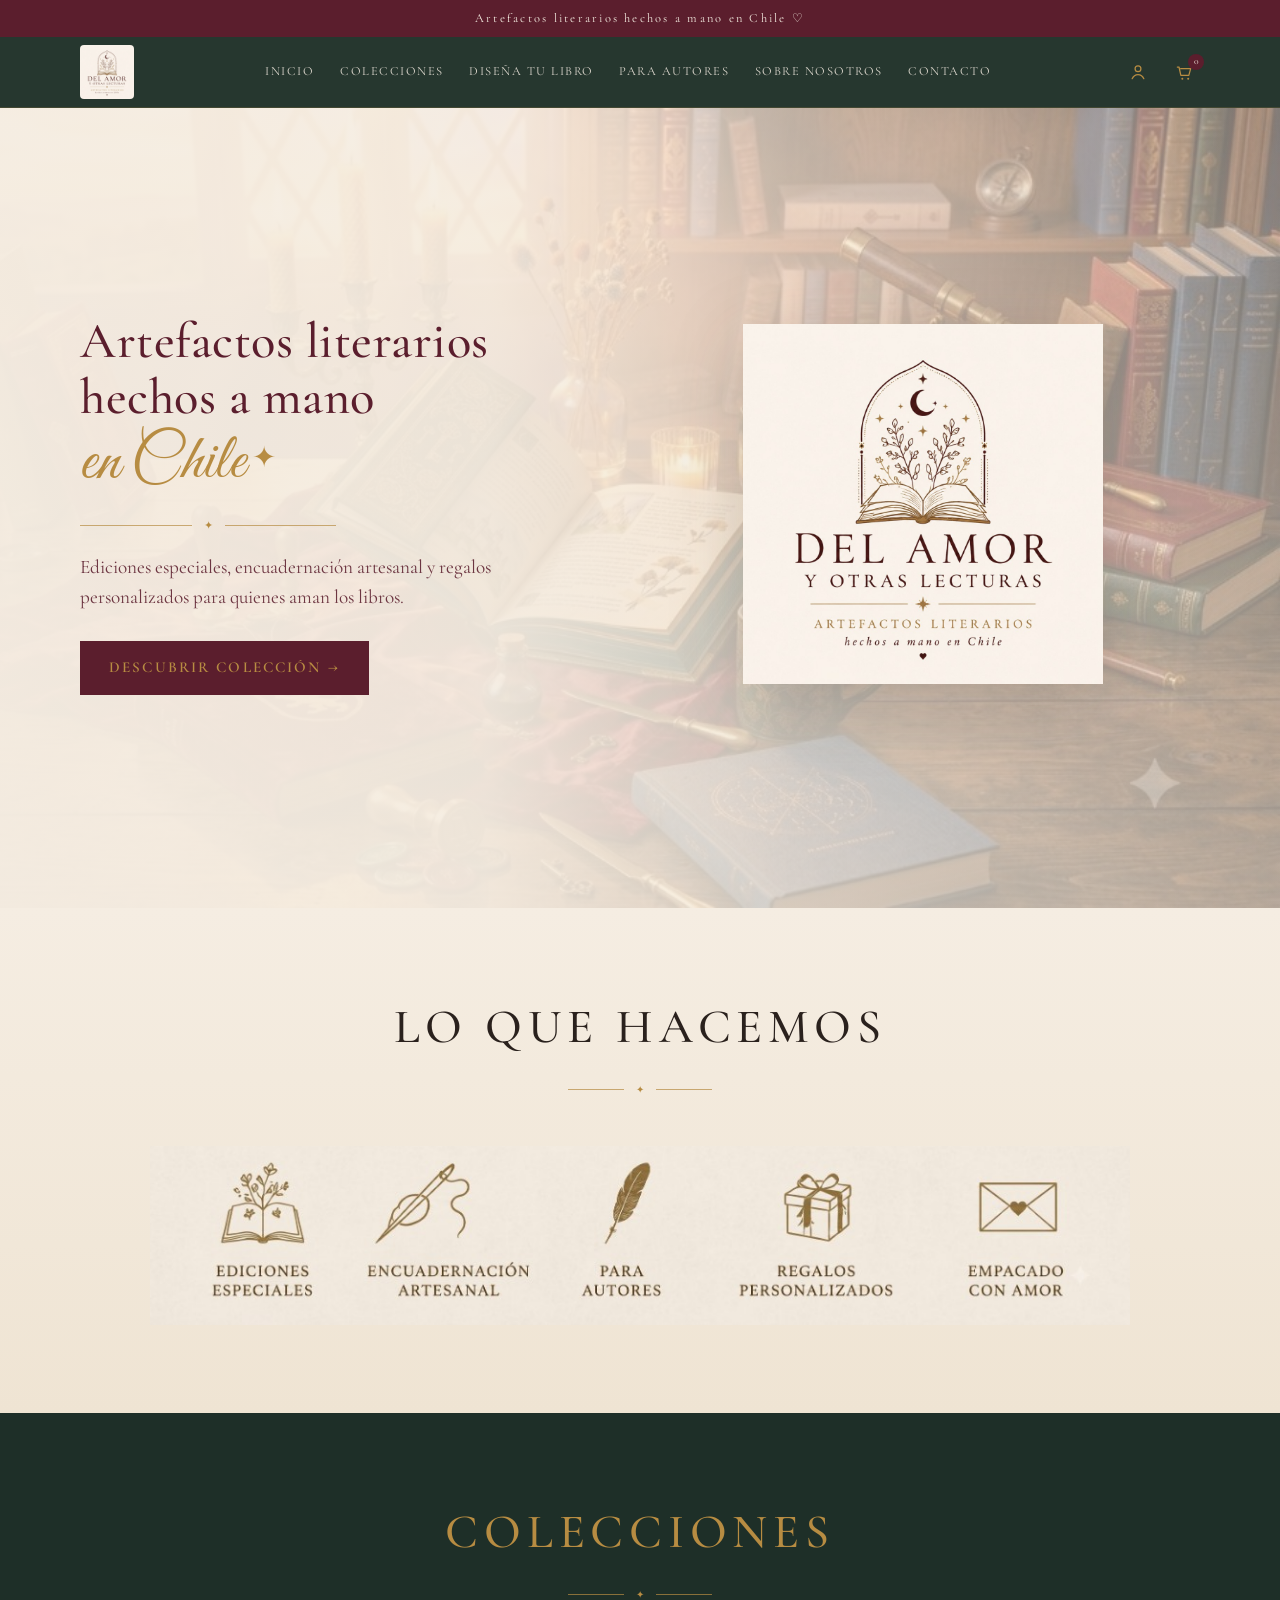
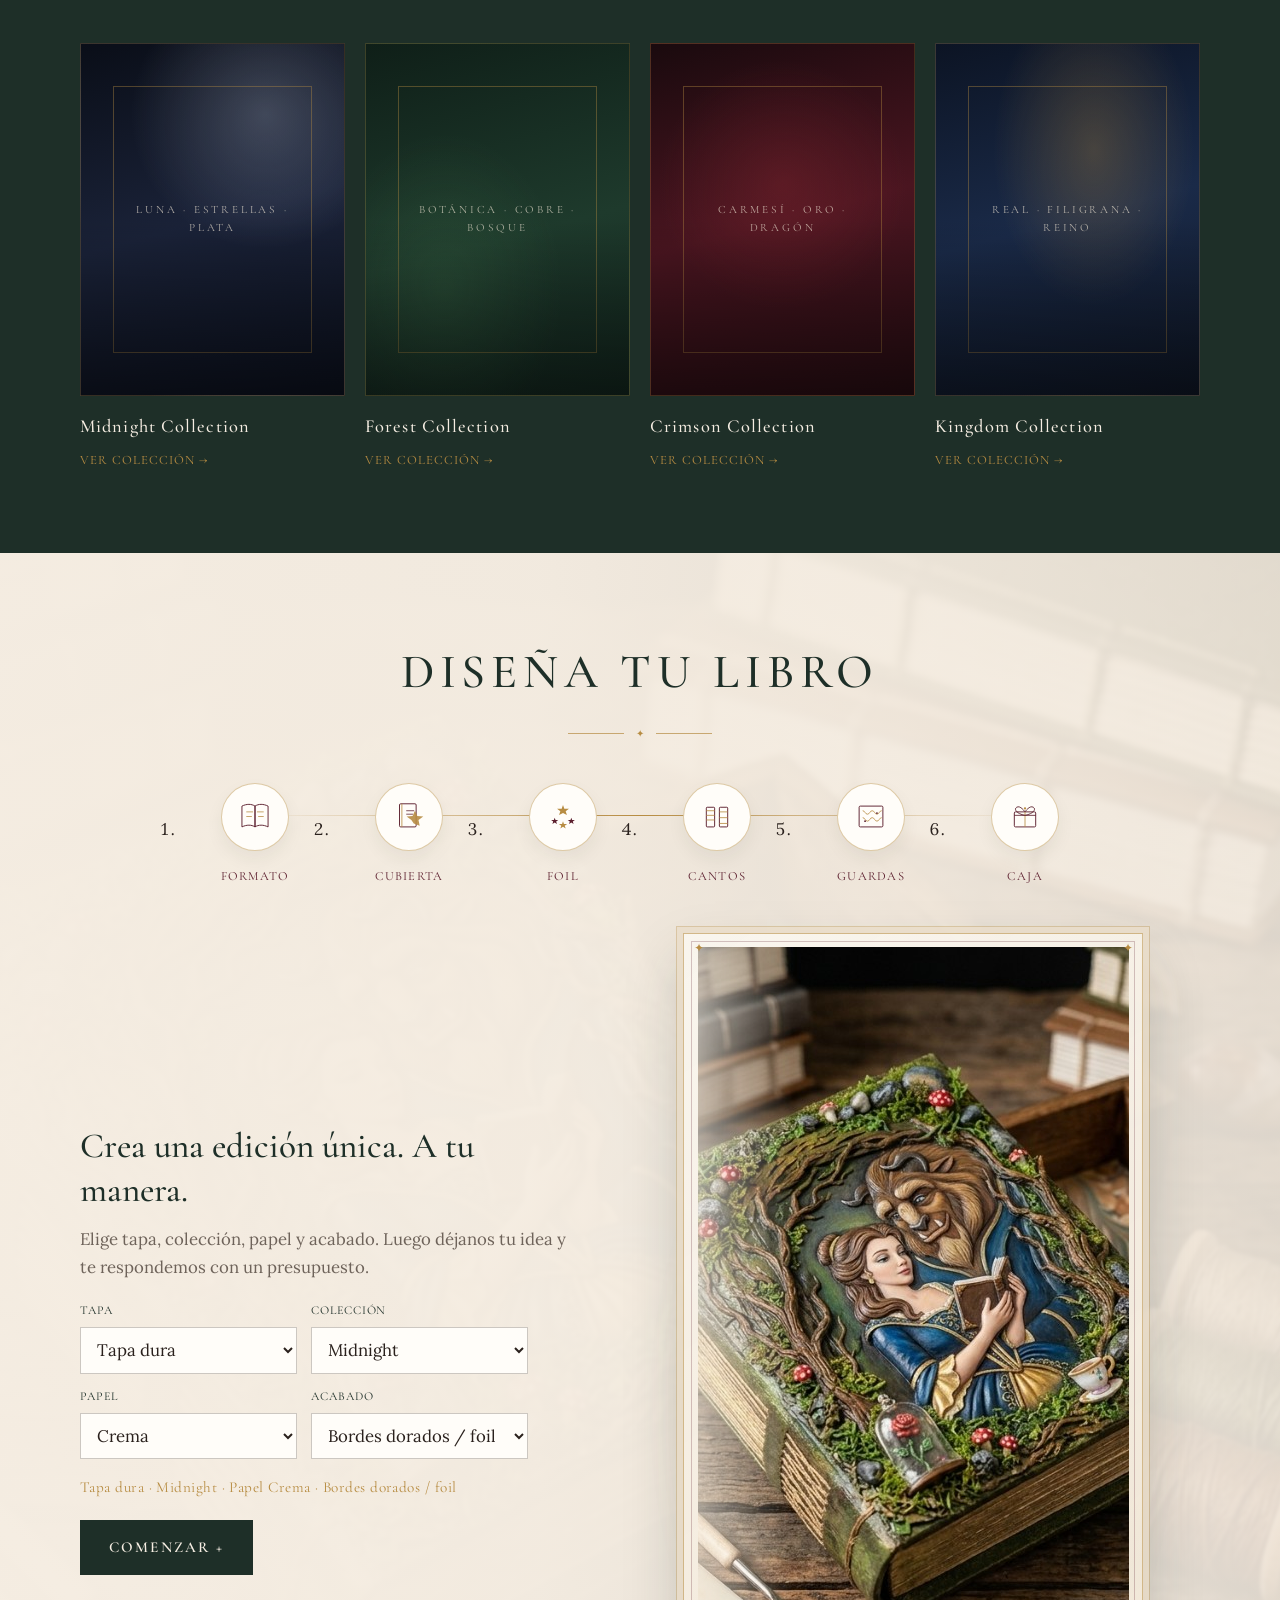
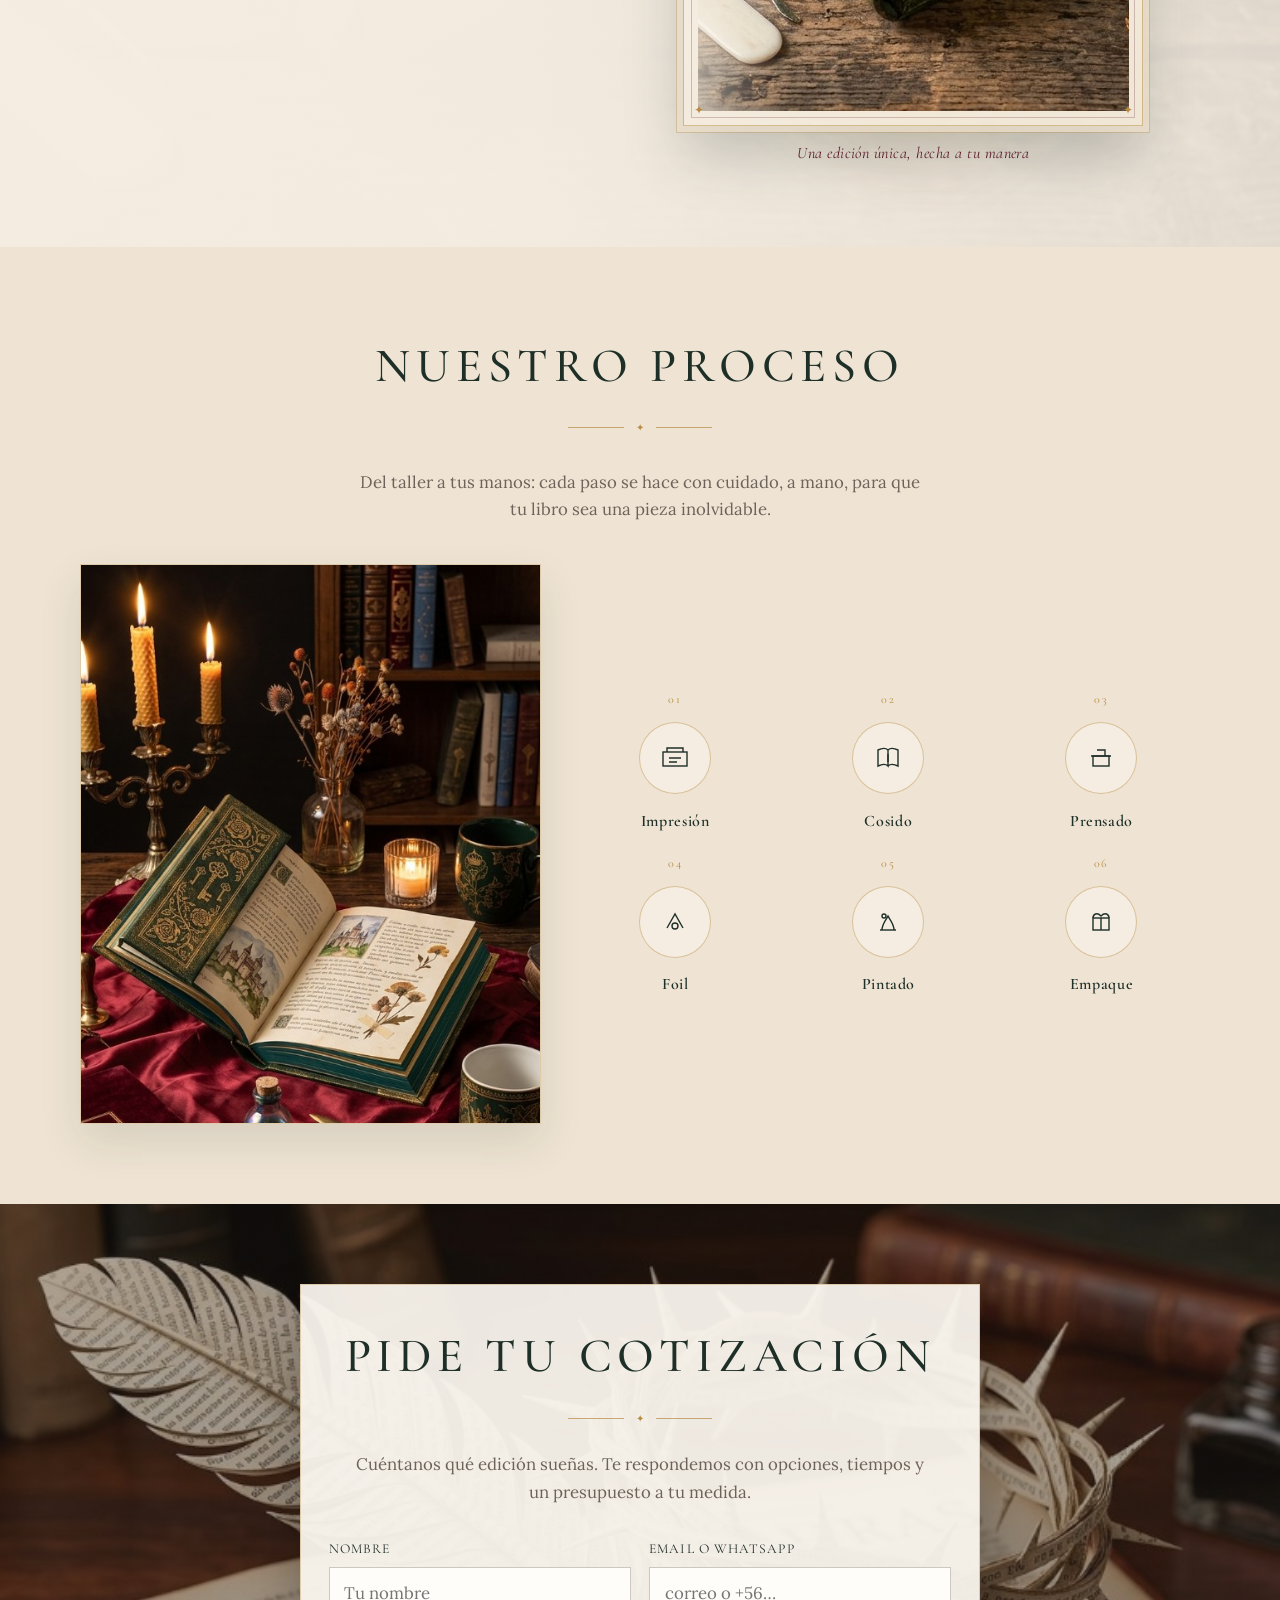
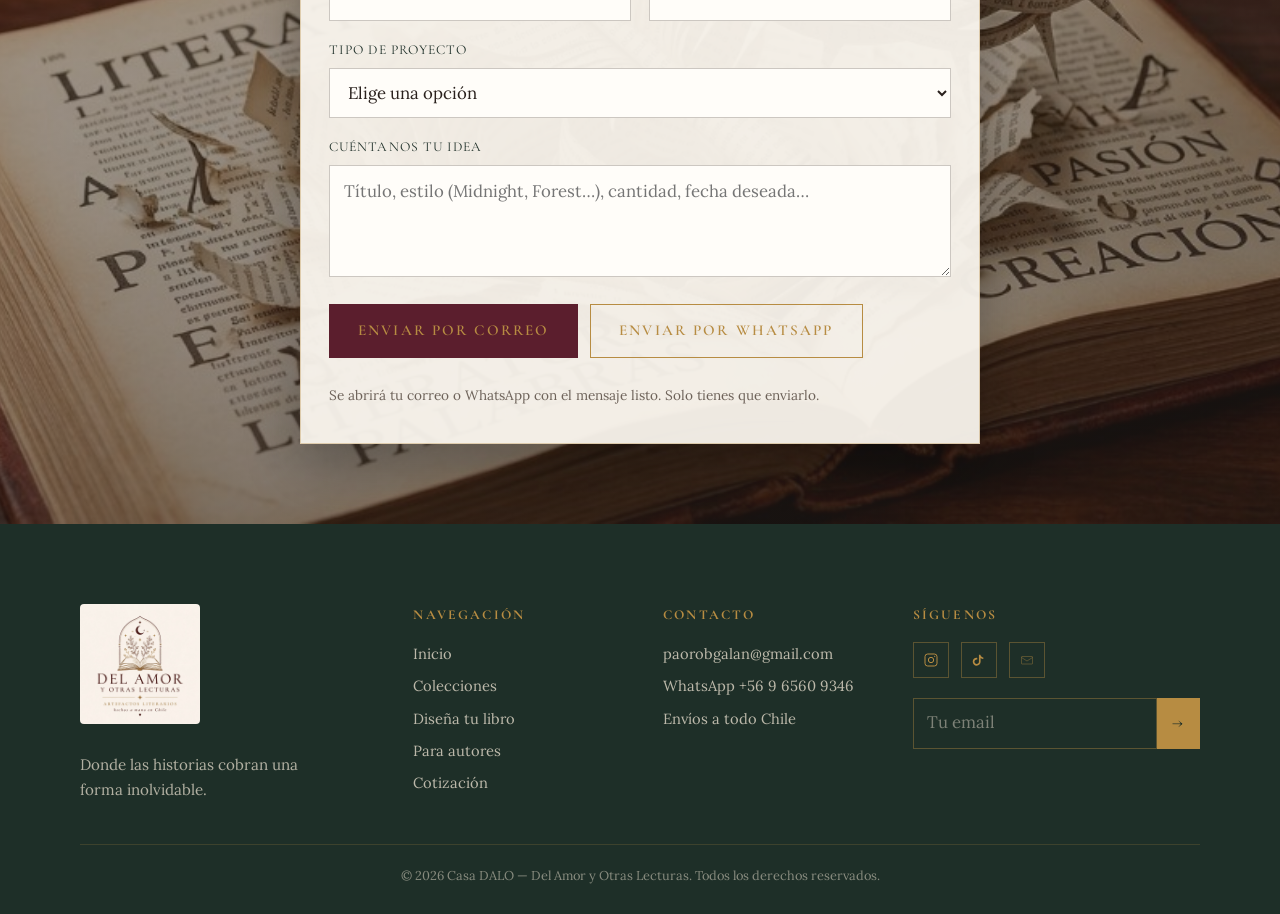
==== index.html @ 0bcc4cb7 "banner" ====
<!DOCTYPE html>
<html lang="es">
<head>
  <meta charset="UTF-8" />
  <meta name="viewport" content="width=device-width, initial-scale=1.0" />
  <title>Casa DALO — Del Amor y Otras Lecturas</title>
  <meta name="description" content="Casa DALO: artefactos literarios hechos a mano en Chile. Ediciones artesanales de colección, encuadernadas a mano." />
  <meta name="author" content="Casa DALO" />
  <meta property="og:title" content="Casa DALO — Del Amor y Otras Lecturas" />
  <meta property="og:description" content="Artefactos literarios hechos a mano en Chile." />
  <meta property="og:type" content="website" />
  <link rel="stylesheet" href="css/styles.css" />
</head>
<body>
  <div class="topbar">Artefactos literarios hechos a mano en Chile ♡</div>

  <header class="site-header">
    <div class="container header-inner">
      <a class="logo" href="#inicio" aria-label="Casa DALO — inicio">
        <img class="logo-oficial logo-oficial--nav" src="assets/images/logo-oficial.png" alt="Casa DALO — Del Amor y Otras Lecturas" width="120" height="120" />
      </a>

      <button class="nav-toggle" type="button" aria-expanded="false" aria-controls="main-nav" aria-label="Abrir menú">
        <span></span><span></span><span></span>
      </button>

      <nav class="nav" id="main-nav" aria-label="Principal">
        <a href="#inicio">Inicio</a>
        <a href="#colecciones">Colecciones</a>
        <a href="#disena">Diseña tu libro</a>
        <a href="#autores">Para autores</a>
        <a href="#proceso">Sobre nosotros</a>
        <a href="#cotizacion">Contacto</a>
      </nav>

      <div class="header-actions">
        <button class="icon-btn" type="button" aria-label="Cuenta (próximamente)" title="Próximamente">
          <svg viewBox="0 0 24 24" fill="none" stroke="currentColor" stroke-width="1.5" aria-hidden="true">
            <circle cx="12" cy="8" r="3.5" />
            <path d="M5 20c1.5-3.5 4-5 7-5s5.5 1.5 7 5" stroke-linecap="round" />
          </svg>
        </button>
        <button class="icon-btn" type="button" aria-label="Carrito (próximamente)" title="Próximamente">
          <svg viewBox="0 0 24 24" fill="none" stroke="currentColor" stroke-width="1.5" aria-hidden="true">
            <path d="M4 6h2l2.2 10h9.6L20 8H8" stroke-linecap="round" stroke-linejoin="round" />
            <circle cx="10" cy="20" r="1.2" fill="currentColor" stroke="none" />
            <circle cx="17" cy="20" r="1.2" fill="currentColor" stroke="none" />
          </svg>
          <span class="cart-count">0</span>
        </button>
      </div>
    </div>
  </header>

  <main>
    <section class="hero" id="inicio">
      <div class="hero-media" aria-hidden="true">
        <img src="assets/images/hero-banner.jpg" alt="" width="1920" height="1080" />
      </div>
      <div class="container hero-grid">
        <div class="hero-copy">
          <h1 class="hero-title">
            <span class="hero-title-main">Artefactos literarios</span>
            <span class="hero-title-main">hechos a mano</span>
            <span class="hero-title-script">en Chile <i aria-hidden="true">✦</i></span>
          </h1>
          <div class="hero-divider" aria-hidden="true"><span>✦</span></div>
          <p class="hero-sub">
            Ediciones especiales, encuadernación artesanal y regalos personalizados para quienes aman los libros.
          </p>
          <a class="btn btn-burgundy" href="#colecciones">Descubrir colección →</a>
        </div>
        <div class="hero-brand">
          <img
            class="logo-oficial logo-oficial--hero"
            src="assets/images/logo-oficial.png"
            alt="Del Amor y Otras Lecturas — artefactos literarios hechos a mano en Chile"
            width="520"
            height="520"
          />
        </div>
      </div>
    </section>

    <section class="services" id="autores" aria-labelledby="servicios-title">
      <div class="container">
        <h2 class="section-title reveal" id="servicios-title">Lo que hacemos</h2>
        <div class="section-ornament reveal" aria-hidden="true"><span>✦</span></div>
        <figure class="services-banner reveal">
          <img
            src="assets/images/servicios-banner.png"
            alt="Ediciones especiales, encuadernación artesanal, para autores, regalos personalizados y empacado con amor"
            width="1024"
            height="187"
          />
        </figure>
        <ul class="sr-only">
          <li>Ediciones especiales</li>
          <li>Encuadernación artesanal</li>
          <li>Para autores</li>
          <li>Regalos personalizados</li>
          <li>Empacado con amor</li>
        </ul>
      </div>
    </section>

    <section class="collections" id="colecciones" aria-labelledby="colecciones-title">
      <div class="container">
        <h2 class="section-title reveal" id="colecciones-title">Colecciones</h2>
        <div class="section-ornament reveal" aria-hidden="true"><span>✦</span></div>
        <div class="collections-track" id="collections-track">
          <a class="collection reveal" href="#cotizacion">
            <div class="collection-visual collection-midnight">
              <span class="collection-motif">Luna · estrellas · plata</span>
            </div>
            <h3>Midnight Collection</h3>
            <span class="text-link">Ver colección →</span>
          </a>
          <a class="collection reveal" href="#cotizacion">
            <div class="collection-visual collection-forest">
              <span class="collection-motif">Botánica · cobre · bosque</span>
            </div>
            <h3>Forest Collection</h3>
            <span class="text-link">Ver colección →</span>
          </a>
          <a class="collection reveal" href="#cotizacion">
            <div class="collection-visual collection-crimson">
              <span class="collection-motif">Carmesí · oro · dragón</span>
            </div>
            <h3>Crimson Collection</h3>
            <span class="text-link">Ver colección →</span>
          </a>
          <a class="collection reveal" href="#cotizacion">
            <div class="collection-visual collection-kingdom">
              <span class="collection-motif">Real · filigrana · reino</span>
            </div>
            <h3>Kingdom Collection</h3>
            <span class="text-link">Ver colección →</span>
          </a>
        </div>
        <div class="collections-nav" aria-label="Deslizar colecciones">
          <button type="button" data-collections-prev aria-label="Anterior">‹</button>
          <button type="button" data-collections-next aria-label="Siguiente">›</button>
        </div>
      </div>
    </section>

    <section class="design" id="disena" aria-labelledby="disena-title">
      <div class="container">
        <h2 class="section-title reveal" id="disena-title">Diseña tu libro</h2>
        <div class="section-ornament reveal" aria-hidden="true"><span>✦</span></div>

        <ol class="design-steps reveal">
          <li class="design-step">
            <div class="design-step-icon" aria-hidden="true">
              <img src="assets/icons/step-formato.svg" alt="" width="48" height="48" />
            </div>
            <span>Formato</span>
          </li>
          <li class="design-step">
            <div class="design-step-icon" aria-hidden="true">
              <img src="assets/icons/step-cubierta.svg" alt="" width="48" height="48" />
            </div>
            <span>Cubierta</span>
          </li>
          <li class="design-step">
            <div class="design-step-icon" aria-hidden="true">
              <img src="assets/icons/step-foil.svg" alt="" width="48" height="48" />
            </div>
            <span>Foil</span>
          </li>
          <li class="design-step">
            <div class="design-step-icon" aria-hidden="true">
              <img src="assets/icons/step-cantos.svg" alt="" width="48" height="48" />
            </div>
            <span>Cantos</span>
          </li>
          <li class="design-step">
            <div class="design-step-icon" aria-hidden="true">
              <img src="assets/icons/step-guardas.svg" alt="" width="48" height="48" />
            </div>
            <span>Guardas</span>
          </li>
          <li class="design-step">
            <div class="design-step-icon" aria-hidden="true">
              <img src="assets/icons/step-caja.svg" alt="" width="48" height="48" />
            </div>
            <span>Caja</span>
          </li>
        </ol>

        <div class="design-layout">
          <div class="design-copy reveal">
            <h3>Crea una edición única. A tu manera.</h3>
            <p class="design-desc">Elige tapa, colección, papel y acabado. Luego déjanos tu idea y te respondemos con un presupuesto.</p>
            <form class="mini-config reveal" id="mini-config">
              <label>
                <span>Tapa</span>
                <select id="cfg-tapa" name="tapa">
                  <option>Tapa dura</option>
                  <option>Tapa blanda</option>
                  <option>Cuero</option>
                </select>
              </label>
              <label>
                <span>Colección</span>
                <select id="cfg-coleccion" name="coleccion">
                  <option>Midnight</option>
                  <option>Forest</option>
                  <option>Crimson</option>
                  <option>Kingdom</option>
                </select>
              </label>
              <label>
                <span>Papel</span>
                <select id="cfg-papel" name="papel">
                  <option>Crema</option>
                  <option>Blanco nieve</option>
                  <option>Algodón</option>
                </select>
              </label>
              <label>
                <span>Acabado</span>
                <select id="cfg-acabado" name="acabado">
                  <option>Bordes dorados / foil</option>
                  <option>Gofrado</option>
                  <option>Sin acabado especial</option>
                </select>
              </label>
            </form>
            <p class="preview-line" id="preview-line">Tapa dura · Midnight · Papel Crema · Bordes dorados / foil</p>
            <a class="btn btn-forest" href="#cotizacion">Comenzar +</a>
          </div>
          <div class="design-preview reveal">
            <figure class="design-fairytale">
              <div class="design-fairytale-glow" aria-hidden="true"></div>
              <div class="design-fairytale-frame">
                <span class="corner corner-tl" aria-hidden="true">✦</span>
                <span class="corner corner-tr" aria-hidden="true">✦</span>
                <span class="corner corner-bl" aria-hidden="true">✦</span>
                <span class="corner corner-br" aria-hidden="true">✦</span>
                <img
                  src="assets/images/disena-libro.jpg"
                  alt="Libro artesanal de cuento con cubierta esculpida, musgo y detalles hechos a mano"
                  width="1024"
                  height="764"
                />
              </div>
              <figcaption>Una edición única, hecha a tu manera</figcaption>
            </figure>
          </div>
        </div>
      </div>
    </section>

    <section class="process" id="proceso" aria-labelledby="proceso-title">
      <div class="container">
        <h2 class="section-title reveal" id="proceso-title">Nuestro proceso</h2>
        <div class="section-ornament reveal" aria-hidden="true"><span>✦</span></div>
        <p class="process-intro reveal">Del taller a tus manos: cada paso se hace con cuidado, a mano, para que tu libro sea una pieza inolvidable.</p>

        <div class="process-layout">
          <figure class="process-photo reveal">
            <img
              src="assets/images/proceso-atmosfera.jpg"
              alt="Mesa de trabajo artesanal con libros, velas y sellos de lacre"
              width="553"
              height="1024"
            />
          </figure>

          <div class="process-grid">
          <article class="process-item">
            <div class="process-num">01</div>
            <div class="process-illus" aria-hidden="true">
              <svg viewBox="0 0 32 32" fill="none" stroke="currentColor" stroke-width="1.4"><rect x="4" y="10" width="24" height="14"/><path d="M8 10V6h16v4M10 16h12M10 20h8"/></svg>
            </div>
            <h3>Impresión</h3>
          </article>
          <article class="process-item">
            <div class="process-num">02</div>
            <div class="process-illus" aria-hidden="true">
              <svg viewBox="0 0 32 32" fill="none" stroke="currentColor" stroke-width="1.4"><path d="M6 8c4-2 8-2 10 0v16c-2-2-6-2-10 0V8zM16 8c2-2 6-2 10 0v16c-4-2-8-2-10 0"/><path d="M16 12v8"/></svg>
            </div>
            <h3>Cosido</h3>
          </article>
          <article class="process-item">
            <div class="process-num">03</div>
            <div class="process-illus" aria-hidden="true">
              <svg viewBox="0 0 32 32" fill="none" stroke="currentColor" stroke-width="1.4"><rect x="8" y="14" width="16" height="10"/><path d="M6 14h20M12 8h8v6"/></svg>
            </div>
            <h3>Prensado</h3>
          </article>
          <article class="process-item">
            <div class="process-num">04</div>
            <div class="process-illus" aria-hidden="true">
              <svg viewBox="0 0 32 32" fill="none" stroke="currentColor" stroke-width="1.4"><path d="M8 22l8-14 8 14"/><circle cx="16" cy="20" r="3"/></svg>
            </div>
            <h3>Foil</h3>
          </article>
          <article class="process-item">
            <div class="process-num">05</div>
            <div class="process-illus" aria-hidden="true">
              <svg viewBox="0 0 32 32" fill="none" stroke="currentColor" stroke-width="1.4"><path d="M10 24c0-6 4-10 6-14 2 4 6 8 6 14"/><path d="M8 24h16"/><circle cx="12" cy="10" r="2"/></svg>
            </div>
            <h3>Pintado</h3>
          </article>
          <article class="process-item">
            <div class="process-num">06</div>
            <div class="process-illus" aria-hidden="true">
              <svg viewBox="0 0 32 32" fill="none" stroke="currentColor" stroke-width="1.4"><rect x="8" y="12" width="16" height="12"/><path d="M8 12c0-4 4-6 8-2 4-4 8-2 8 2"/><path d="M16 12v12"/></svg>
            </div>
            <h3>Empaque</h3>
          </article>
          </div>
        </div>
      </div>
    </section>

    <section class="quote" id="cotizacion" aria-labelledby="cotizacion-title">
      <div class="quote-media" aria-hidden="true">
        <img src="assets/images/formulario-fondo.jpg" alt="" width="1024" height="571" />
      </div>
      <div class="container">
        <div class="quote-panel reveal">
          <h2 class="section-title" id="cotizacion-title">Pide tu cotización</h2>
          <div class="section-ornament" aria-hidden="true"><span>✦</span></div>
          <p class="quote-intro">Cuéntanos qué edición sueñas. Te respondemos con opciones, tiempos y un presupuesto a tu medida.</p>

          <form class="quote-form" id="quote-form" novalidate>
            <div class="form-row">
              <div class="field">
                <label for="nombre">Nombre</label>
                <input id="nombre" name="nombre" type="text" autocomplete="name" required placeholder="Tu nombre" />
              </div>
              <div class="field">
                <label for="contacto">Email o WhatsApp</label>
                <input id="contacto" name="contacto" type="text" autocomplete="email" required placeholder="correo o +56…" />
              </div>
            </div>
            <div class="field">
              <label for="tipo">Tipo de proyecto</label>
              <select id="tipo" name="tipo" required>
                <option value="">Elige una opción</option>
                <option value="Edición especial / colección">Edición especial / colección</option>
                <option value="Libro personalizado (regalo)">Libro personalizado (regalo)</option>
                <option value="Para autores (mi manuscrito)">Para autores (mi manuscrito)</option>
                <option value="Kit de lectura">Kit de lectura</option>
                <option value="Otro">Otro</option>
              </select>
            </div>
            <div class="field">
              <label for="mensaje">Cuéntanos tu idea</label>
              <textarea id="mensaje" name="mensaje" required placeholder="Título, estilo (Midnight, Forest…), cantidad, fecha deseada…"></textarea>
            </div>
            <div class="form-actions">
              <button class="btn btn-burgundy" type="submit" data-send="email">Enviar por correo</button>
              <button class="btn btn-ghost" type="button" data-send="whatsapp">Enviar por WhatsApp</button>
            </div>
            <p class="form-note">Se abrirá tu correo o WhatsApp con el mensaje listo. Solo tienes que enviarlo.</p>
            <p class="form-success" id="form-success" role="status">¡Listo! Revisa la ventana que se abrió y envía el mensaje.</p>
          </form>
        </div>
      </div>
    </section>
  </main>

  <footer class="site-footer" id="contacto">
    <div class="container">
      <div class="footer-grid">
        <div class="footer-brand">
          <a class="logo logo--footer" href="#inicio">
            <img class="logo-oficial logo-oficial--footer" src="assets/images/logo-oficial.png" alt="Casa DALO — Del Amor y Otras Lecturas" width="160" height="160" />
          </a>
          <p>Donde las historias cobran una forma inolvidable.</p>
        </div>
        <div class="footer-col">
          <h4>Navegación</h4>
          <a href="#inicio">Inicio</a>
          <a href="#colecciones">Colecciones</a>
          <a href="#disena">Diseña tu libro</a>
          <a href="#autores">Para autores</a>
          <a href="#cotizacion">Cotización</a>
        </div>
        <div class="footer-col">
          <h4>Contacto</h4>
          <a href="mailto:paorobgalan@gmail.com">paorobgalan@gmail.com</a>
          <a href="https://wa.me/56965609346" target="_blank" rel="noopener noreferrer">WhatsApp +56 9 6560 9346</a>
          <a href="mailto:paorobgalan@gmail.com">Envíos a todo Chile</a>
        </div>
        <div class="footer-col">
          <h4>Síguenos</h4>
          <div class="socials">
            <a href="https://instagram.com" target="_blank" rel="noopener noreferrer" aria-label="Instagram">
              <svg viewBox="0 0 24 24" fill="none" stroke="currentColor" stroke-width="1.5"><rect x="3" y="3" width="18" height="18" rx="4"/><circle cx="12" cy="12" r="4"/><circle cx="17.5" cy="6.5" r="1" fill="currentColor" stroke="none"/></svg>
            </a>
            <a href="https://tiktok.com" target="_blank" rel="noopener noreferrer" aria-label="TikTok">
              <svg viewBox="0 0 24 24" fill="currentColor"><path d="M14 4c.6 2.2 2.1 3.8 4.5 4.2v2.3c-1.5-.1-2.9-.6-4.1-1.5v5.7c0 3.3-2.6 5.8-5.9 5.8S2.6 17.9 2.6 14.6 5.2 8.8 8.5 8.8c.3 0 .6 0 .9.1v2.5c-.3-.1-.6-.2-.9-.2-1.9 0-3.4 1.6-3.4 3.4s1.5 3.4 3.4 3.4 3.4-1.5 3.4-3.4V4H14z"/></svg>
            </a>
            <a href="mailto:paorobgalan@gmail.com" aria-label="Email">
              <img src="assets/icons/envelope.svg" alt="" width="16" height="16" />
            </a>
          </div>
          <form class="newsletter" id="newsletter-form">
            <label class="sr-only" for="newsletter-email">Tu email</label>
            <input id="newsletter-email" type="email" placeholder="Tu email" required />
            <button type="submit" aria-label="Suscribirse">→</button>
          </form>
        </div>
      </div>
      <p class="footer-bottom">© <span id="year"></span> Casa DALO — Del Amor y Otras Lecturas. Todos los derechos reservados.</p>
    </div>
  </footer>

  <script src="js/main.js"></script>
</body>
</html>
---- css/styles.css ----
/* Casa DALO — variables de marca y estilos */
@import url("https://fonts.googleapis.com/css2?family=Cormorant+Garamond:ital,wght@0,400;0,500;0,600;0,700;1,400;1,500&family=Great+Vibes&family=Lora:ital,wght@0,400;0,500;0,600;1,400&display=swap");

:root {
  --burgundy: #5b1e2d;
  --forest: #1e2f28;
  --gold: #b78c42;
  --cream: #f5ede2;
  --taupe: #6e635a;
  --gold-light: #d4af6a;
  --cream-deep: #efe4d3;
  --ink: #2a211d;
  --white-soft: #fffdf9;

  --font-display: "Cormorant Garamond", Georgia, serif;
  --font-body: "Lora", Georgia, serif;
  --font-script: "Great Vibes", cursive;

  --space-xs: 0.5rem;
  --space-sm: 1rem;
  --space-md: 1.75rem;
  --space-lg: 3rem;
  --space-xl: 5rem;

  --max: 1120px;
  --header-h: 4.25rem;
  --ease: cubic-bezier(0.22, 1, 0.36, 1);
}

*,
*::before,
*::after {
  box-sizing: border-box;
  margin: 0;
  padding: 0;
}

html {
  scroll-behavior: smooth;
}

body {
  font-family: var(--font-body);
  font-size: 1.05rem;
  line-height: 1.65;
  color: var(--ink);
  background: var(--cream);
  overflow-x: hidden;
}

img,
svg {
  display: block;
  max-width: 100%;
}

a {
  color: inherit;
  text-decoration: none;
}

button,
input,
select,
textarea {
  font: inherit;
}

ul {
  list-style: none;
}

.container {
  width: min(100% - 2.5rem, var(--max));
  margin-inline: auto;
}

.sr-only {
  position: absolute;
  width: 1px;
  height: 1px;
  padding: 0;
  margin: -1px;
  overflow: hidden;
  clip-path: inset(50%);
  clip: rect(0, 0, 0, 0);
  white-space: nowrap;
  border: 0;
}

.section-title {
  font-family: var(--font-display);
  font-size: clamp(2rem, 4vw, 3rem);
  font-weight: 500;
  letter-spacing: 0.12em;
  text-transform: uppercase;
  text-align: center;
}

.section-ornament {
  display: flex;
  align-items: center;
  justify-content: center;
  gap: 0.75rem;
  margin: 0.85rem auto 2.5rem;
  color: var(--gold);
}

.section-ornament::before,
.section-ornament::after {
  content: "";
  width: 3.5rem;
  height: 1px;
  background: currentColor;
  opacity: 0.7;
}

.section-ornament span {
  font-size: 0.65rem;
}

.btn {
  display: inline-flex;
  align-items: center;
  justify-content: center;
  gap: 0.4rem;
  padding: 0.85rem 1.75rem;
  font-family: var(--font-display);
  font-size: 0.95rem;
  font-weight: 600;
  letter-spacing: 0.14em;
  text-transform: uppercase;
  border: 1px solid transparent;
  cursor: pointer;
  transition: background 0.35s var(--ease), color 0.35s var(--ease),
    border-color 0.35s var(--ease), transform 0.35s var(--ease);
}

.btn:hover {
  transform: translateY(-1px);
}

.btn-gold {
  background: var(--gold);
  color: var(--forest);
}

.btn-gold:hover {
  background: var(--gold-light);
}

.btn-burgundy {
  background: var(--burgundy);
  color: var(--gold);
  border-color: var(--burgundy);
}

.btn-burgundy:hover {
  background: transparent;
  color: var(--burgundy);
  border-color: var(--burgundy);
}

.btn-forest {
  background: var(--forest);
  color: var(--cream);
}

.btn-forest:hover {
  background: #2a4036;
}

.btn-ghost {
  background: transparent;
  color: var(--gold);
  border-color: var(--gold);
}

.btn-ghost:hover {
  background: var(--gold);
  color: var(--forest);
}

.text-link {
  font-family: var(--font-display);
  font-size: 0.9rem;
  letter-spacing: 0.08em;
  text-transform: uppercase;
  color: var(--gold);
  transition: color 0.3s;
}

.text-link:hover {
  color: var(--gold-light);
}

.topbar {
  background: var(--burgundy);
  color: var(--cream);
  text-align: center;
  padding: 0.5rem 1rem;
  font-family: var(--font-display);
  font-size: 0.78rem;
  letter-spacing: 0.18em;
  text-transform: none;
}

.site-header {
  position: sticky;
  top: 0;
  z-index: 100;
  background: rgba(30, 47, 40, 0.96);
  backdrop-filter: blur(10px);
  border-bottom: 1px solid rgba(183, 140, 66, 0.2);
}

.header-inner {
  display: flex;
  align-items: center;
  justify-content: space-between;
  gap: 1rem;
  min-height: var(--header-h);
  padding-block: 0.5rem;
}

.logo {
  display: flex;
  align-items: center;
  gap: 0.75rem;
  color: var(--cream);
  flex-shrink: 0;
}

.logo-oficial {
  display: block;
  height: auto;
}

.logo-oficial--nav {
  width: 3.4rem;
  border-radius: 4px;
}

.logo-oficial--hero {
  width: min(360px, 100%);
  margin: 0 auto;
  filter: drop-shadow(0 18px 35px rgba(42, 33, 29, 0.18));
}

.logo-oficial--footer {
  width: 7.5rem;
  border-radius: 4px;
  margin-bottom: 0.75rem;
}

.nav-toggle {
  display: none;
  width: 2.5rem;
  height: 2.5rem;
  border: 1px solid rgba(183, 140, 66, 0.4);
  background: transparent;
  color: var(--gold);
  cursor: pointer;
  flex-direction: column;
  align-items: center;
  justify-content: center;
  gap: 5px;
}

.nav-toggle span {
  display: block;
  width: 1.15rem;
  height: 1.5px;
  background: currentColor;
  transition: transform 0.3s var(--ease), opacity 0.3s;
}

.nav-toggle[aria-expanded="true"] span:nth-child(1) {
  transform: translateY(6.5px) rotate(45deg);
}

.nav-toggle[aria-expanded="true"] span:nth-child(2) {
  opacity: 0;
}

.nav-toggle[aria-expanded="true"] span:nth-child(3) {
  transform: translateY(-6.5px) rotate(-45deg);
}

.nav {
  display: flex;
  align-items: center;
  gap: 1.6rem;
}

.nav a {
  font-family: var(--font-display);
  font-size: 0.78rem;
  letter-spacing: 0.12em;
  text-transform: uppercase;
  color: var(--cream);
  opacity: 0.88;
  transition: color 0.3s, opacity 0.3s;
}

.nav a:hover,
.nav a:focus-visible {
  color: var(--gold);
  opacity: 1;
}

.header-actions {
  display: flex;
  align-items: center;
  gap: 0.85rem;
  color: var(--gold);
}

.icon-btn {
  display: inline-flex;
  align-items: center;
  justify-content: center;
  width: 2rem;
  height: 2rem;
  background: transparent;
  border: none;
  color: inherit;
  cursor: pointer;
  position: relative;
}

.icon-btn svg {
  width: 1.25rem;
  height: 1.25rem;
}

.cart-count {
  position: absolute;
  top: -2px;
  right: -4px;
  font-size: 0.6rem;
  font-family: var(--font-display);
  background: var(--burgundy);
  color: var(--cream);
  width: 1rem;
  height: 1rem;
  border-radius: 50%;
  display: grid;
  place-items: center;
}

.hero {
  position: relative;
  min-height: calc(100vh - var(--header-h) - 2rem);
  display: grid;
  align-items: center;
  overflow: hidden;
  isolation: isolate;
  background: var(--cream);
}

.hero-media {
  position: absolute;
  inset: 0;
  z-index: -2;
}

.hero-media img {
  width: 100%;
  height: 100%;
  object-fit: cover;
  object-position: center right;
}

.hero::before {
  content: "";
  position: absolute;
  inset: 0;
  z-index: -1;
  background:
    linear-gradient(
      90deg,
      rgba(245, 237, 226, 0.96) 0%,
      rgba(245, 237, 226, 0.9) 38%,
      rgba(245, 237, 226, 0.55) 62%,
      rgba(245, 237, 226, 0.22) 100%
    ),
    linear-gradient(180deg, rgba(245, 237, 226, 0.35), rgba(245, 237, 226, 0.55));
  pointer-events: none;
}

.hero-grid {
  display: grid;
  grid-template-columns: 1fr 1.05fr;
  gap: 2.5rem;
  align-items: center;
  padding: 3.5rem 0 4rem;
}

.hero-copy {
  text-align: left;
  max-width: 30rem;
  opacity: 0;
  transform: translateY(14px);
  animation: riseIn 0.9s var(--ease) 0.1s forwards;
}

.hero-title {
  margin-bottom: 1.1rem;
}

.hero-title-main {
  display: block;
  font-family: var(--font-display);
  font-size: clamp(2rem, 4.2vw, 3.15rem);
  font-weight: 500;
  line-height: 1.12;
  color: var(--burgundy);
  letter-spacing: 0.01em;
}

.hero-title-script {
  display: inline-flex;
  align-items: baseline;
  gap: 0.45rem;
  margin-top: 0.15rem;
  font-family: var(--font-script);
  font-size: clamp(2.6rem, 5.5vw, 4rem);
  font-weight: 400;
  line-height: 1.1;
  color: var(--gold);
}

.hero-title-script i {
  font-style: normal;
  font-family: var(--font-display);
  font-size: 0.45em;
  color: var(--gold);
  transform: translateY(-0.35em);
}

.hero-divider {
  display: flex;
  align-items: center;
  gap: 0.75rem;
  margin: 0 0 1.15rem;
  color: var(--gold);
  max-width: 16rem;
}

.hero-divider::before,
.hero-divider::after {
  content: "";
  flex: 1;
  height: 1px;
  background: currentColor;
  opacity: 0.7;
}

.hero-divider span {
  font-size: 0.7rem;
}

.hero-sub {
  font-family: var(--font-display);
  font-size: clamp(1.05rem, 1.6vw, 1.2rem);
  color: var(--burgundy);
  opacity: 0.88;
  max-width: 28rem;
  margin: 0 0 1.75rem;
  line-height: 1.55;
}

.hero-brand {
  display: grid;
  place-items: center;
  opacity: 0;
  transform: translateY(18px);
  animation: riseIn 1s var(--ease) 0.22s forwards;
}

@keyframes riseIn {
  to {
    opacity: 1;
    transform: translateY(0);
  }
}

@keyframes drift {
  from { transform: translate(0, 0); }
  to { transform: translate(-12px, 8px); }
}

.services {
  background: linear-gradient(180deg, var(--cream) 0%, var(--cream-deep) 100%);
  padding: var(--space-xl) 0;
}

.services-banner {
  margin: 0 auto;
  max-width: 980px;
  padding: 0.5rem 0;
}

.services-banner img {
  width: 100%;
  height: auto;
  display: block;
}

.collections {
  background: var(--forest);
  color: var(--cream);
  padding: var(--space-xl) 0;
  overflow: hidden;
}

.collections .section-title {
  color: var(--gold);
}

.collections-track {
  display: grid;
  grid-template-columns: repeat(4, 1fr);
  gap: 1.25rem;
}

.collection {
  display: block;
  color: inherit;
}

.collection-visual {
  aspect-ratio: 3 / 4;
  margin-bottom: 0.9rem;
  position: relative;
  overflow: hidden;
  border: 1px solid rgba(183, 140, 66, 0.25);
  transition: border-color 0.4s var(--ease), transform 0.5s var(--ease);
}

.collection:hover .collection-visual {
  border-color: var(--gold);
  transform: scale(1.015);
}

.collection-visual::after {
  content: "";
  position: absolute;
  inset: 0;
  background: linear-gradient(to top, rgba(0, 0, 0, 0.45), transparent 50%);
  pointer-events: none;
}

.collection-midnight {
  background:
    radial-gradient(circle at 70% 20%, rgba(200, 210, 230, 0.25), transparent 40%),
    linear-gradient(165deg, #0a0e18 0%, #1a2238 50%, #0d1220 100%);
}

.collection-forest {
  background:
    radial-gradient(ellipse at 30% 70%, rgba(80, 140, 90, 0.2), transparent 45%),
    linear-gradient(165deg, #0f1f18 0%, #1e3a2c 55%, #142820 100%);
}

.collection-crimson {
  background:
    radial-gradient(circle at 50% 40%, rgba(140, 40, 50, 0.35), transparent 50%),
    linear-gradient(165deg, #1a0a0e 0%, #4a1520 50%, #2a0e14 100%);
}

.collection-kingdom {
  background:
    radial-gradient(ellipse at 60% 30%, rgba(183, 140, 66, 0.3), transparent 45%),
    linear-gradient(165deg, #0c1424 0%, #1a2a48 50%, #101828 100%);
}

.collection-motif {
  position: absolute;
  inset: 12%;
  border: 1px solid rgba(183, 140, 66, 0.4);
  display: grid;
  place-items: center;
  font-family: var(--font-display);
  font-size: 0.7rem;
  letter-spacing: 0.25em;
  text-transform: uppercase;
  color: rgba(241, 231, 214, 0.7);
  text-align: center;
  padding: 1rem;
}

.collection h3 {
  font-family: var(--font-display);
  font-size: 1.15rem;
  font-weight: 500;
  letter-spacing: 0.06em;
  margin-bottom: 0.25rem;
}

.collection .text-link {
  font-size: 0.8rem;
}

.collections-nav {
  display: none;
  justify-content: center;
  gap: 0.75rem;
  margin-top: 1.5rem;
}

.collections-nav button {
  width: 2.5rem;
  height: 2.5rem;
  border: 1px solid var(--gold);
  background: transparent;
  color: var(--gold);
  cursor: pointer;
  font-size: 1.1rem;
  transition: background 0.3s, color 0.3s;
}

.collections-nav button:hover {
  background: var(--gold);
  color: var(--forest);
}

.design {
  position: relative;
  padding: var(--space-xl) 0;
  isolation: isolate;
  overflow: hidden;
  background: var(--cream);
}

.design::before {
  content: "";
  position: absolute;
  inset: 0;
  z-index: -2;
  background:
    url("../assets/images/disena-libro.jpg") right center / cover no-repeat;
  opacity: 0.18;
  filter: saturate(0.85) blur(1.5px);
  transform: scale(1.04);
  pointer-events: none;
}

.design::after {
  content: "";
  position: absolute;
  inset: 0;
  z-index: -1;
  background:
    linear-gradient(
      90deg,
      rgba(245, 237, 226, 0.97) 0%,
      rgba(245, 237, 226, 0.92) 42%,
      rgba(245, 237, 226, 0.72) 68%,
      rgba(245, 237, 226, 0.45) 100%
    ),
    radial-gradient(ellipse at 12% 20%, rgba(183, 140, 66, 0.1), transparent 45%);
  pointer-events: none;
}

.design .section-title {
  color: var(--forest);
}

.design-steps {
  display: flex;
  justify-content: center;
  flex-wrap: wrap;
  gap: 0.75rem 0.25rem;
  margin-bottom: 2.75rem;
  position: relative;
  max-width: 920px;
  margin-inline: auto;
}

.design-steps::before {
  content: "";
  position: absolute;
  top: 2rem;
  left: 8%;
  right: 8%;
  height: 1px;
  background: linear-gradient(90deg, transparent, var(--gold), transparent);
  z-index: 0;
}

.design-step {
  flex: 1 1 5.5rem;
  text-align: center;
  position: relative;
  z-index: 1;
  min-width: 5.5rem;
}

.design-step-icon {
  width: 4.25rem;
  height: 4.25rem;
  margin: 0 auto 0.65rem;
  border: 1px solid rgba(183, 140, 66, 0.45);
  border-radius: 50%;
  background: var(--white-soft);
  display: grid;
  place-items: center;
  box-shadow: 0 8px 18px rgba(30, 47, 40, 0.06);
  transition: transform 0.35s var(--ease), border-color 0.35s;
}

.design-step:hover .design-step-icon {
  transform: translateY(-3px);
  border-color: var(--gold);
}

.design-step-icon img {
  width: 2.35rem;
  height: 2.35rem;
}

.design-step span {
  font-family: var(--font-display);
  font-size: 0.78rem;
  letter-spacing: 0.1em;
  text-transform: uppercase;
  color: var(--burgundy);
}

.design-layout {
  display: grid;
  grid-template-columns: 1fr 1.15fr;
  gap: 3rem;
  align-items: center;
  position: relative;
  z-index: 1;
}

.design-copy {
  position: relative;
  z-index: 1;
}

.design-copy h3 {
  font-family: var(--font-display);
  font-size: clamp(1.6rem, 3vw, 2.2rem);
  font-weight: 500;
  color: var(--forest);
  line-height: 1.25;
  margin-bottom: 0.85rem;
}

.design-desc {
  color: var(--taupe);
  margin-bottom: 1.25rem;
  max-width: 34rem;
}

.mini-config {
  display: grid;
  grid-template-columns: 1fr 1fr;
  gap: 0.85rem;
  margin-bottom: 1rem;
  max-width: 28rem;
}

.mini-config label {
  display: flex;
  flex-direction: column;
  gap: 0.35rem;
}

.mini-config span {
  font-family: var(--font-display);
  font-size: 0.75rem;
  letter-spacing: 0.08em;
  text-transform: uppercase;
  color: var(--forest);
}

.mini-config select {
  padding: 0.65rem 0.75rem;
  border: 1px solid rgba(110, 99, 90, 0.35);
  background: var(--white-soft);
  color: var(--ink);
}

.mini-config select:focus {
  outline: none;
  border-color: var(--gold);
}

.preview-line {
  font-family: var(--font-display);
  font-size: 0.95rem;
  color: var(--gold);
  margin-bottom: 1.25rem;
  letter-spacing: 0.03em;
}

.design-preview {
  position: relative;
  display: grid;
  place-items: center;
}

.design-fairytale {
  position: relative;
  margin: 0;
  width: min(100%, 460px);
}

.design-fairytale-glow {
  position: absolute;
  inset: 8% -4% -6% -4%;
  background: radial-gradient(ellipse at center, rgba(183, 140, 66, 0.35), transparent 70%);
  filter: blur(18px);
  z-index: 0;
  pointer-events: none;
}

.design-fairytale-frame {
  position: relative;
  z-index: 1;
  padding: 0.85rem;
  background:
    linear-gradient(145deg, rgba(250, 246, 239, 0.95), rgba(241, 231, 214, 0.9));
  border: 1px solid rgba(183, 140, 66, 0.55);
  box-shadow:
    0 0 0 6px rgba(245, 237, 226, 0.65),
    0 0 0 7px rgba(183, 140, 66, 0.35),
    0 28px 55px rgba(30, 47, 40, 0.22);
  overflow: hidden;
}

.design-fairytale-frame::before {
  content: "";
  position: absolute;
  inset: 0.45rem;
  border: 1px solid rgba(91, 30, 45, 0.25);
  pointer-events: none;
  z-index: 2;
}

.design-fairytale-frame img {
  display: block;
  width: 100%;
  aspect-ratio: 4 / 5;
  object-fit: cover;
  object-position: center;
  mask-image: linear-gradient(
    to left,
    rgba(0, 0, 0, 1) 0%,
    rgba(0, 0, 0, 1) 78%,
    rgba(0, 0, 0, 0.35) 100%
  );
  -webkit-mask-image: linear-gradient(
    to left,
    rgba(0, 0, 0, 1) 0%,
    rgba(0, 0, 0, 1) 78%,
    rgba(0, 0, 0, 0.35) 100%
  );
}

.design-fairytale-frame .corner {
  position: absolute;
  z-index: 3;
  color: var(--gold);
  font-size: 0.75rem;
  line-height: 1;
  text-shadow: 0 0 8px rgba(245, 237, 226, 0.8);
}

.corner-tl { top: 0.55rem; left: 0.6rem; }
.corner-tr { top: 0.55rem; right: 0.6rem; }
.corner-bl { bottom: 0.55rem; left: 0.6rem; }
.corner-br { bottom: 0.55rem; right: 0.6rem; }

.design-fairytale figcaption {
  position: relative;
  z-index: 1;
  margin-top: 0.9rem;
  text-align: center;
  font-family: var(--font-display);
  font-style: italic;
  font-size: 1rem;
  color: var(--burgundy);
  letter-spacing: 0.03em;
}

.process {
  padding: var(--space-xl) 0;
  background: var(--cream-deep);
}

.process .section-title {
  color: var(--forest);
}

.process-intro {
  text-align: center;
  max-width: 36rem;
  margin: -0.5rem auto 2.5rem;
  color: var(--taupe);
}

.process-layout {
  display: grid;
  grid-template-columns: 0.85fr 1.15fr;
  gap: 2.25rem;
  align-items: center;
}

.process-photo {
  margin: 0;
  border: 1px solid rgba(183, 140, 66, 0.3);
  overflow: hidden;
  box-shadow: 0 18px 40px rgba(30, 47, 40, 0.12);
  max-height: 560px;
}

.process-photo img {
  width: 100%;
  height: 100%;
  max-height: 560px;
  object-fit: cover;
  object-position: center top;
}

.process-grid {
  display: grid;
  grid-template-columns: repeat(3, 1fr);
  gap: 1.25rem 1rem;
}

.process-item {
  text-align: center;
  opacity: 0;
  transform: translateY(16px);
  transition: opacity 0.6s var(--ease), transform 0.6s var(--ease);
}

.process-item.is-visible {
  opacity: 1;
  transform: translateY(0);
}

.process-num {
  font-family: var(--font-display);
  font-size: 0.75rem;
  letter-spacing: 0.15em;
  color: var(--gold);
  margin-bottom: 0.75rem;
}

.process-illus {
  width: 4.5rem;
  height: 4.5rem;
  margin: 0 auto 0.85rem;
  border: 1px solid rgba(183, 140, 66, 0.45);
  border-radius: 50%;
  display: grid;
  place-items: center;
  color: var(--forest);
  background: var(--cream);
}

.process-illus svg {
  width: 2rem;
  height: 2rem;
}

.process-item h3 {
  font-family: var(--font-display);
  font-size: 1rem;
  font-weight: 600;
  color: var(--forest);
  letter-spacing: 0.04em;
}

.quote {
  position: relative;
  padding: var(--space-xl) 0;
  isolation: isolate;
  overflow: hidden;
  background: #2a211d;
}

.quote-media {
  position: absolute;
  inset: 0;
  z-index: -2;
}

.quote-media img {
  width: 100%;
  height: 100%;
  object-fit: cover;
  object-position: center;
}

.quote::before {
  content: "";
  position: absolute;
  inset: 0;
  z-index: -1;
  background:
    linear-gradient(
      180deg,
      rgba(42, 33, 29, 0.35) 0%,
      rgba(42, 33, 29, 0.45) 50%,
      rgba(42, 33, 29, 0.55) 100%
    );
  pointer-events: none;
}

.quote-panel {
  max-width: 680px;
  margin: 0 auto;
  padding: 2rem 1.75rem 2.25rem;
  background: rgba(250, 246, 239, 0.94);
  border: 1px solid rgba(183, 140, 66, 0.35);
  box-shadow: 0 24px 50px rgba(0, 0, 0, 0.28);
}

.quote .section-title {
  color: var(--forest);
}

.quote-intro {
  text-align: center;
  max-width: 36rem;
  margin: -1rem auto 2rem;
  color: var(--taupe);
}

.quote-form {
  max-width: 100%;
  margin: 0 auto;
  display: grid;
  gap: 1.15rem;
}

.form-row {
  display: grid;
  grid-template-columns: 1fr 1fr;
  gap: 1.15rem;
}

.field {
  display: flex;
  flex-direction: column;
  gap: 0.4rem;
}

.field label {
  font-family: var(--font-display);
  font-size: 0.85rem;
  letter-spacing: 0.08em;
  text-transform: uppercase;
  color: var(--forest);
}

.field input,
.field select,
.field textarea {
  padding: 0.75rem 0.9rem;
  border: 1px solid rgba(110, 99, 90, 0.35);
  background: var(--white-soft);
  color: var(--ink);
  transition: border-color 0.3s;
}

.field input:focus,
.field select:focus,
.field textarea:focus {
  outline: none;
  border-color: var(--gold);
}

.field textarea {
  min-height: 7rem;
  resize: vertical;
}

.form-actions {
  display: flex;
  flex-wrap: wrap;
  gap: 0.75rem;
  margin-top: 0.5rem;
}

.form-note {
  font-size: 0.85rem;
  color: var(--taupe);
  margin-top: 0.5rem;
}

.form-success {
  display: none;
  text-align: center;
  padding: 1rem;
  color: var(--forest);
  font-family: var(--font-display);
  letter-spacing: 0.04em;
}

.form-success.is-visible {
  display: block;
}

.site-footer {
  background: var(--forest);
  color: var(--cream);
  padding: var(--space-xl) 0 var(--space-md);
}

.footer-grid {
  display: grid;
  grid-template-columns: 1.4fr 1fr 1fr 1.2fr;
  gap: 2.5rem;
  margin-bottom: 2.5rem;
}

.footer-brand p {
  margin-top: 1rem;
  font-size: 0.95rem;
  color: rgba(241, 231, 214, 0.7);
  max-width: 16rem;
}

.footer-col h4 {
  font-family: var(--font-display);
  font-size: 0.85rem;
  letter-spacing: 0.16em;
  text-transform: uppercase;
  color: var(--gold);
  margin-bottom: 1rem;
}

.footer-col a {
  display: block;
  font-size: 0.92rem;
  color: rgba(241, 231, 214, 0.75);
  margin-bottom: 0.5rem;
  transition: color 0.3s;
}

.footer-col a:hover {
  color: var(--gold);
}

.socials {
  display: flex;
  gap: 0.75rem;
  margin-bottom: 1.25rem;
}

.socials a {
  width: 2.25rem;
  height: 2.25rem;
  border: 1px solid rgba(183, 140, 66, 0.4);
  display: grid;
  place-items: center;
  color: var(--gold);
  margin: 0;
  transition: background 0.3s, color 0.3s;
}

.socials a:hover {
  background: var(--gold);
  color: var(--forest);
}

.socials svg {
  width: 1rem;
  height: 1rem;
}

.newsletter {
  display: flex;
  gap: 0;
}

.newsletter input {
  flex: 1;
  padding: 0.65rem 0.85rem;
  border: 1px solid rgba(183, 140, 66, 0.4);
  background: transparent;
  color: var(--cream);
  min-width: 0;
}

.newsletter input::placeholder {
  color: rgba(241, 231, 214, 0.45);
}

.newsletter button {
  padding: 0.65rem 0.9rem;
  background: var(--gold);
  border: 1px solid var(--gold);
  color: var(--forest);
  cursor: pointer;
  font-family: var(--font-display);
  letter-spacing: 0.08em;
}

.footer-bottom {
  border-top: 1px solid rgba(183, 140, 66, 0.2);
  padding-top: 1.25rem;
  text-align: center;
  font-size: 0.8rem;
  color: rgba(241, 231, 214, 0.5);
}

.reveal {
  opacity: 0;
  transform: translateY(20px);
  transition: opacity 0.7s var(--ease), transform 0.7s var(--ease);
}

.reveal.is-visible {
  opacity: 1;
  transform: translateY(0);
}

@media (max-width: 980px) {
  .process-grid {
    grid-template-columns: repeat(3, 1fr);
    gap: 2rem 1rem;
  }

  .process-layout {
    grid-template-columns: 1fr;
    gap: 2rem;
  }

  .process-photo {
    max-width: 420px;
    margin-inline: auto;
    max-height: 420px;
  }

  .process-photo img {
    max-height: 420px;
  }

  .footer-grid {
    grid-template-columns: 1fr 1fr;
  }

  .design-layout {
    grid-template-columns: 1fr;
    gap: 2rem;
  }

  .hero-grid {
    grid-template-columns: 1fr;
    gap: 2rem;
    text-align: center;
    padding: 2.5rem 0 3rem;
  }

  .hero-copy {
    text-align: center;
    max-width: 34rem;
    margin-inline: auto;
  }

  .hero-divider {
    margin-inline: auto;
  }

  .hero-sub {
    margin-inline: auto;
  }

  .logo-oficial--hero {
    width: min(320px, 78vw);
  }
}

@media (max-width: 768px) {
  .nav-toggle {
    display: flex;
  }

  .nav {
    position: fixed;
    inset: calc(var(--header-h) + 1.6rem) 0 auto 0;
    flex-direction: column;
    align-items: stretch;
    gap: 0;
    background: rgba(30, 47, 40, 0.98);
    padding: 1rem 0;
    border-bottom: 1px solid rgba(183, 140, 66, 0.25);
    transform: translateY(-120%);
    opacity: 0;
    pointer-events: none;
    transition: transform 0.4s var(--ease), opacity 0.4s var(--ease);
  }

  .nav.is-open {
    transform: translateY(0);
    opacity: 1;
    pointer-events: auto;
  }

  .nav a {
    padding: 0.9rem 1.5rem;
    border-bottom: 1px solid rgba(183, 140, 66, 0.1);
  }

  .logo-oficial--nav {
    width: 2.85rem;
  }

  .collections-track {
    display: flex;
    overflow-x: auto;
    scroll-snap-type: x mandatory;
    gap: 1rem;
    padding-bottom: 0.5rem;
    -webkit-overflow-scrolling: touch;
    scrollbar-width: none;
  }

  .collections-track::-webkit-scrollbar {
    display: none;
  }

  .collection {
    flex: 0 0 78%;
    scroll-snap-align: start;
  }

  .collections-nav {
    display: flex;
  }

  .process-grid {
    grid-template-columns: repeat(2, 1fr);
  }

  .form-row,
  .mini-config {
    grid-template-columns: 1fr;
  }

  .footer-grid {
    grid-template-columns: 1fr;
    gap: 2rem;
  }

  .design-steps::before {
    display: none;
  }

  .hero {
    min-height: auto;
  }

  .hero-grid {
    padding-top: 2rem;
  }

  .logo-oficial--hero {
    width: min(280px, 82vw);
  }
}

@media (max-width: 480px) {
  .collection {
    flex-basis: 85%;
  }

  .form-actions {
    flex-direction: column;
  }

  .form-actions .btn {
    width: 100%;
  }
}

@media (prefers-reduced-motion: reduce) {
  html {
    scroll-behavior: auto;
  }

  *,
  *::before,
  *::after {
    animation-duration: 0.01ms !important;
    animation-iteration-count: 1 !important;
    transition-duration: 0.01ms !important;
  }

  .hero-copy,
  .hero-brand {
    opacity: 1;
    transform: none;
  }
}
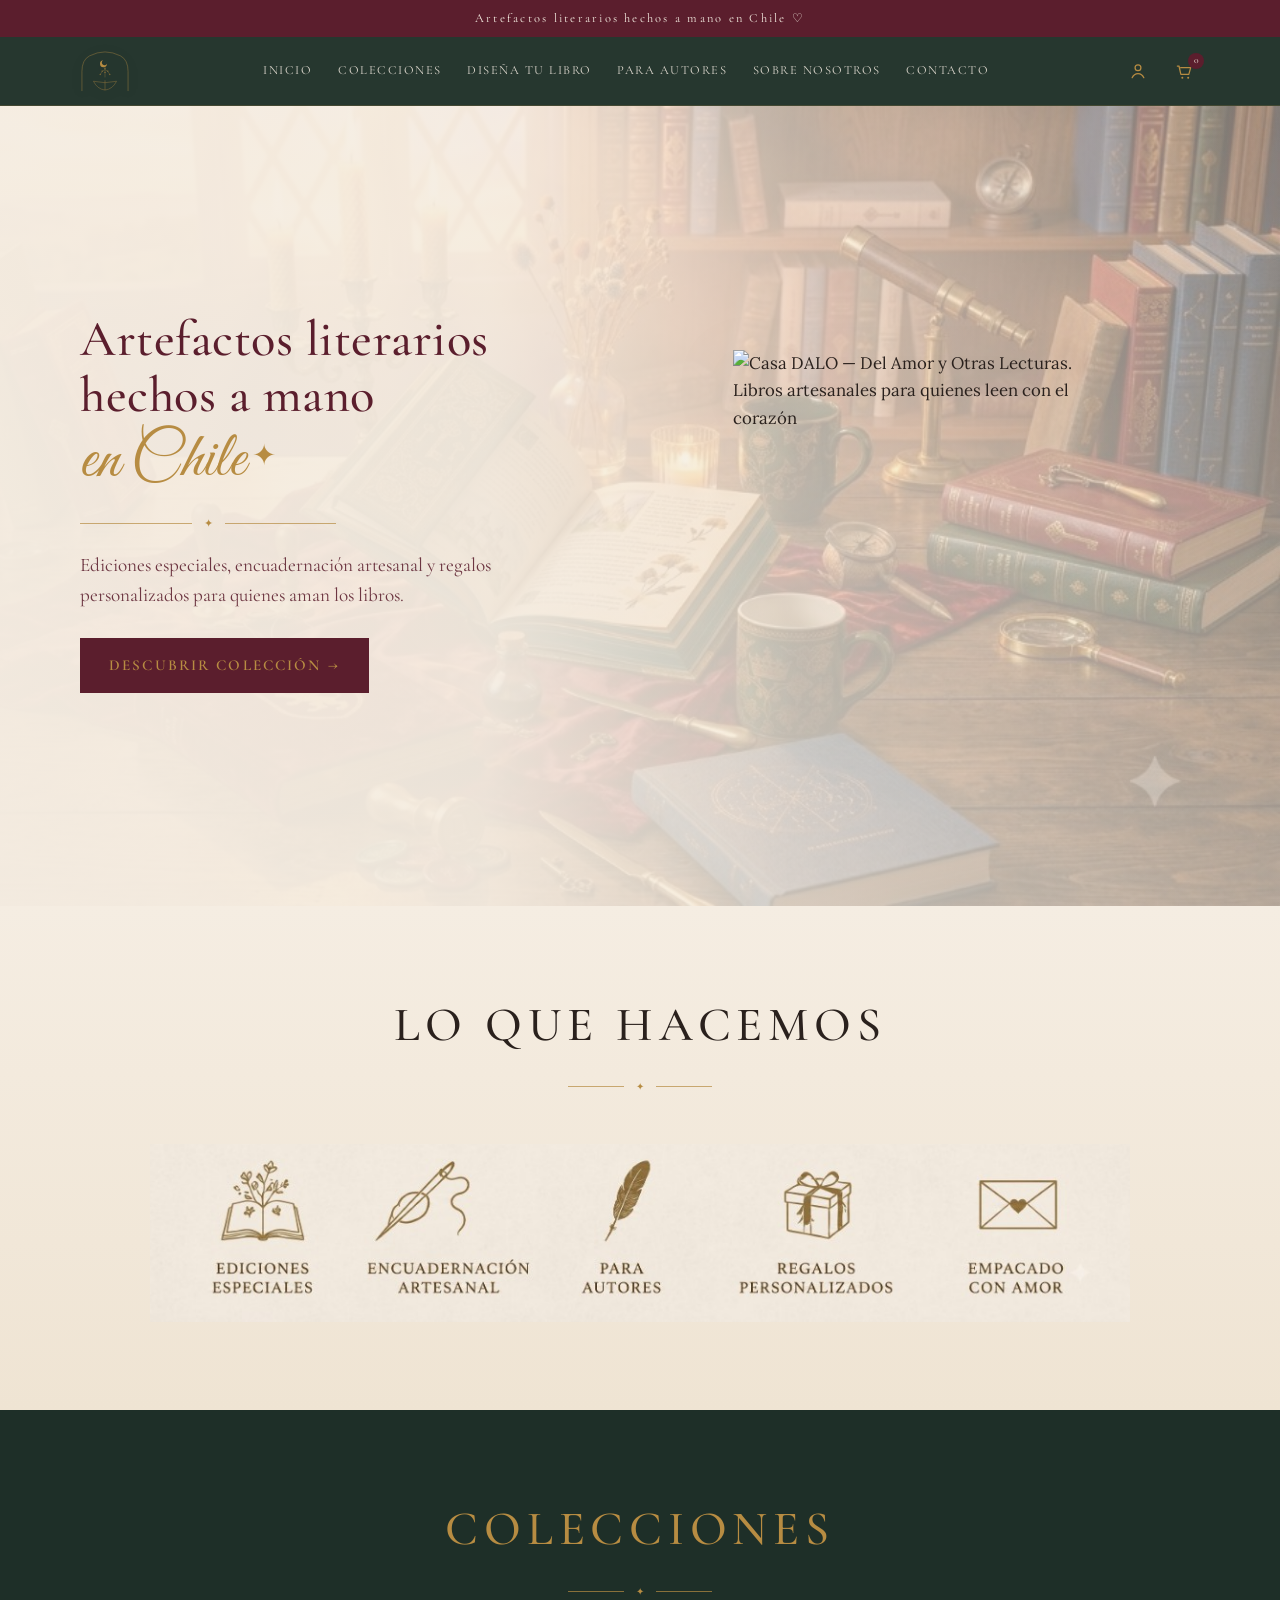
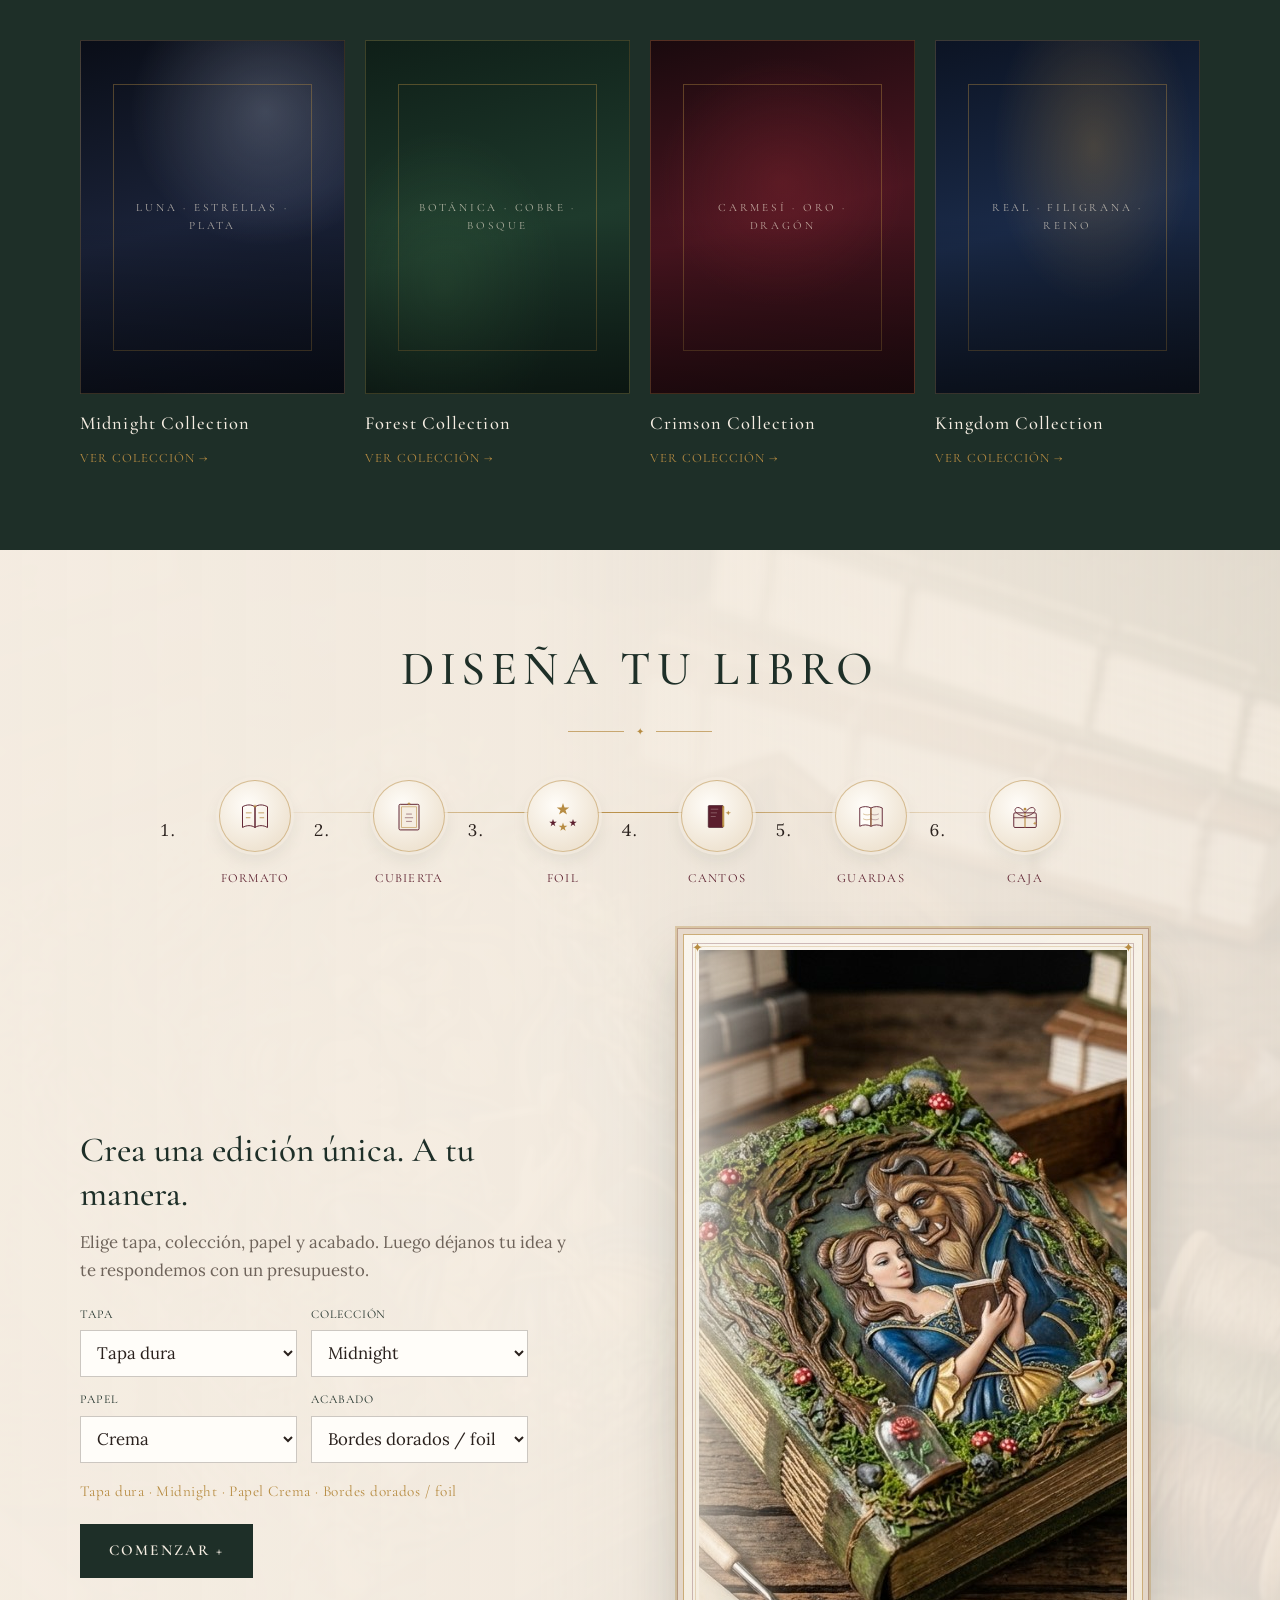
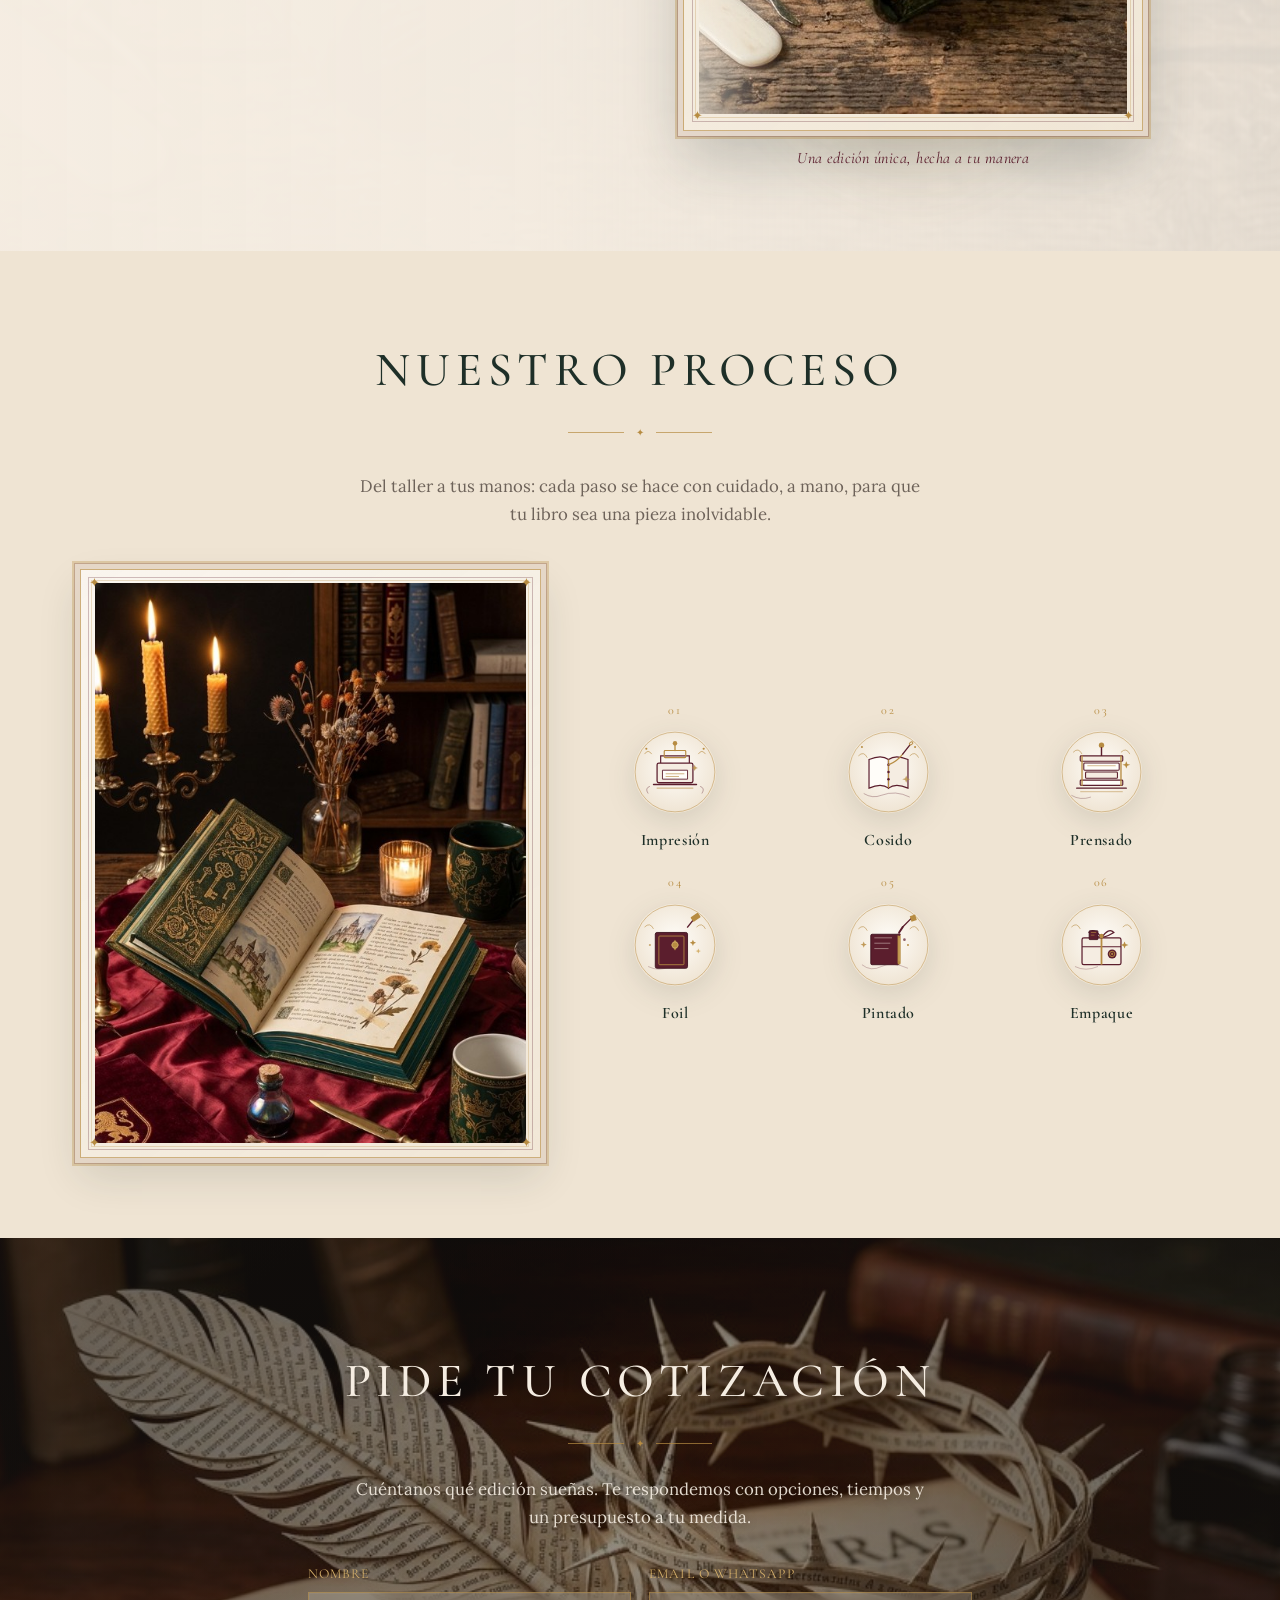
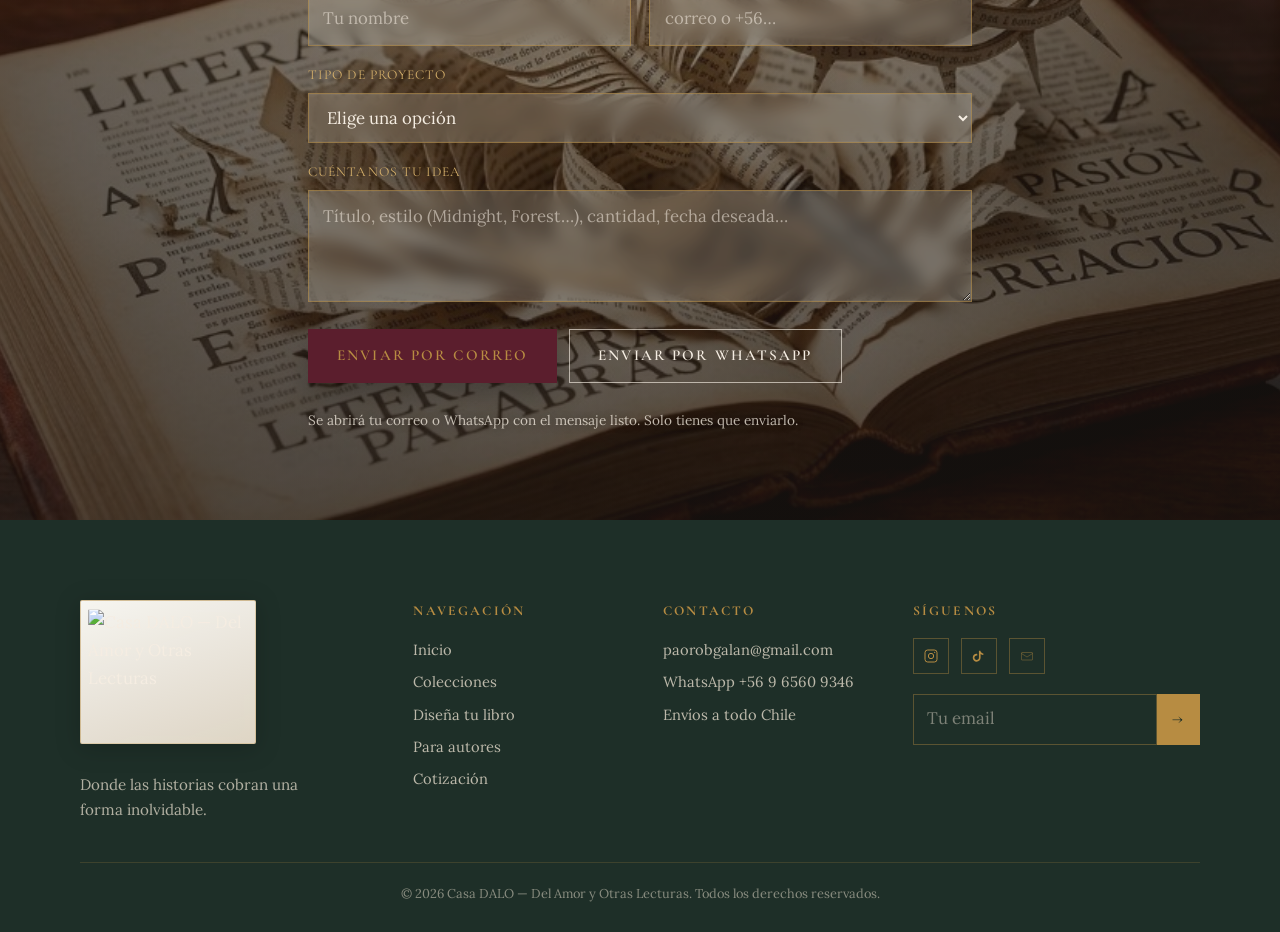
==== commit 862bc093: "CAMBIOS DE DISEÑO" ====
--- a/index.html
+++ b/index.html
@@ -17,7 +17,7 @@
   <header class="site-header">
     <div class="container header-inner">
       <a class="logo" href="#inicio" aria-label="Casa DALO — inicio">
-        <img class="logo-oficial logo-oficial--nav" src="assets/images/logo-oficial.png" alt="Casa DALO — Del Amor y Otras Lecturas" width="120" height="120" />
+        <img class="logo-oficial logo-oficial--nav" src="assets/icons/logo-casa-dalo-mark.svg" alt="Casa DALO" width="120" height="106" />
       </a>
 
       <button class="nav-toggle" type="button" aria-expanded="false" aria-controls="main-nav" aria-label="Abrir menú">
@@ -73,10 +73,10 @@
         <div class="hero-brand">
           <img
             class="logo-oficial logo-oficial--hero"
-            src="assets/images/logo-oficial.png"
-            alt="Del Amor y Otras Lecturas — artefactos literarios hechos a mano en Chile"
-            width="520"
-            height="520"
+            src="assets/icons/logo-casa-dalo.svg"
+            alt="Casa DALO — Del Amor y Otras Lecturas. Libros artesanales para quienes leen con el corazón"
+            width="400"
+            height="320"
           />
         </div>
       </div>
@@ -234,17 +234,19 @@
           <div class="design-preview reveal">
             <figure class="design-fairytale">
               <div class="design-fairytale-glow" aria-hidden="true"></div>
-              <div class="design-fairytale-frame">
+              <div class="design-fairytale-frame fairytale-frame">
                 <span class="corner corner-tl" aria-hidden="true">✦</span>
                 <span class="corner corner-tr" aria-hidden="true">✦</span>
                 <span class="corner corner-bl" aria-hidden="true">✦</span>
                 <span class="corner corner-br" aria-hidden="true">✦</span>
-                <img
-                  src="assets/images/disena-libro.jpg"
-                  alt="Libro artesanal de cuento con cubierta esculpida, musgo y detalles hechos a mano"
-                  width="1024"
-                  height="764"
-                />
+                <div class="fairytale-frame-inner">
+                  <img
+                    src="assets/images/disena-libro.jpg"
+                    alt="Libro artesanal de cuento con cubierta esculpida, musgo y detalles hechos a mano"
+                    width="1024"
+                    height="764"
+                  />
+                </div>
               </div>
               <figcaption>Una edición única, hecha a tu manera</figcaption>
             </figure>
@@ -260,55 +262,61 @@
         <p class="process-intro reveal">Del taller a tus manos: cada paso se hace con cuidado, a mano, para que tu libro sea una pieza inolvidable.</p>
 
         <div class="process-layout">
-          <figure class="process-photo reveal">
-            <img
-              src="assets/images/proceso-atmosfera.jpg"
-              alt="Mesa de trabajo artesanal con libros, velas y sellos de lacre"
-              width="553"
-              height="1024"
-            />
+          <figure class="process-photo fairytale-frame reveal">
+            <span class="corner corner-tl" aria-hidden="true">✦</span>
+            <span class="corner corner-tr" aria-hidden="true">✦</span>
+            <span class="corner corner-bl" aria-hidden="true">✦</span>
+            <span class="corner corner-br" aria-hidden="true">✦</span>
+            <div class="fairytale-frame-inner">
+              <img
+                src="assets/images/proceso-atmosfera.jpg"
+                alt="Mesa de trabajo artesanal con libros, velas y sellos de lacre"
+                width="553"
+                height="1024"
+              />
+            </div>
           </figure>
 
           <div class="process-grid">
           <article class="process-item">
             <div class="process-num">01</div>
             <div class="process-illus" aria-hidden="true">
-              <svg viewBox="0 0 32 32" fill="none" stroke="currentColor" stroke-width="1.4"><rect x="4" y="10" width="24" height="14"/><path d="M8 10V6h16v4M10 16h12M10 20h8"/></svg>
+              <img src="assets/icons/proceso-impresion.svg" alt="" width="96" height="96" />
             </div>
             <h3>Impresión</h3>
           </article>
           <article class="process-item">
             <div class="process-num">02</div>
             <div class="process-illus" aria-hidden="true">
-              <svg viewBox="0 0 32 32" fill="none" stroke="currentColor" stroke-width="1.4"><path d="M6 8c4-2 8-2 10 0v16c-2-2-6-2-10 0V8zM16 8c2-2 6-2 10 0v16c-4-2-8-2-10 0"/><path d="M16 12v8"/></svg>
+              <img src="assets/icons/proceso-cosido.svg" alt="" width="96" height="96" />
             </div>
             <h3>Cosido</h3>
           </article>
           <article class="process-item">
             <div class="process-num">03</div>
             <div class="process-illus" aria-hidden="true">
-              <svg viewBox="0 0 32 32" fill="none" stroke="currentColor" stroke-width="1.4"><rect x="8" y="14" width="16" height="10"/><path d="M6 14h20M12 8h8v6"/></svg>
+              <img src="assets/icons/proceso-prensado.svg" alt="" width="96" height="96" />
             </div>
             <h3>Prensado</h3>
           </article>
           <article class="process-item">
             <div class="process-num">04</div>
             <div class="process-illus" aria-hidden="true">
-              <svg viewBox="0 0 32 32" fill="none" stroke="currentColor" stroke-width="1.4"><path d="M8 22l8-14 8 14"/><circle cx="16" cy="20" r="3"/></svg>
+              <img src="assets/icons/proceso-foil.svg" alt="" width="96" height="96" />
             </div>
             <h3>Foil</h3>
           </article>
           <article class="process-item">
             <div class="process-num">05</div>
             <div class="process-illus" aria-hidden="true">
-              <svg viewBox="0 0 32 32" fill="none" stroke="currentColor" stroke-width="1.4"><path d="M10 24c0-6 4-10 6-14 2 4 6 8 6 14"/><path d="M8 24h16"/><circle cx="12" cy="10" r="2"/></svg>
+              <img src="assets/icons/proceso-pintado.svg" alt="" width="96" height="96" />
             </div>
             <h3>Pintado</h3>
           </article>
           <article class="process-item">
             <div class="process-num">06</div>
             <div class="process-illus" aria-hidden="true">
-              <svg viewBox="0 0 32 32" fill="none" stroke="currentColor" stroke-width="1.4"><rect x="8" y="12" width="16" height="12"/><path d="M8 12c0-4 4-6 8-2 4-4 8-2 8 2"/><path d="M16 12v12"/></svg>
+              <img src="assets/icons/proceso-empaque.svg" alt="" width="96" height="96" />
             </div>
             <h3>Empaque</h3>
           </article>
@@ -370,7 +378,7 @@
       <div class="footer-grid">
         <div class="footer-brand">
           <a class="logo logo--footer" href="#inicio">
-            <img class="logo-oficial logo-oficial--footer" src="assets/images/logo-oficial.png" alt="Casa DALO — Del Amor y Otras Lecturas" width="160" height="160" />
+            <img class="logo-oficial logo-oficial--footer" src="assets/icons/logo-casa-dalo.svg" alt="Casa DALO — Del Amor y Otras Lecturas" width="400" height="320" />
           </a>
           <p>Donde las historias cobran una forma inolvidable.</p>
         </div>
--- a/css/styles.css
+++ b/css/styles.css
@@ -234,23 +234,28 @@
 .logo-oficial {
   display: block;
   height: auto;
+  background: transparent;
 }
 
 .logo-oficial--nav {
-  width: 3.4rem;
-  border-radius: 4px;
+  width: 3.15rem;
+  filter: drop-shadow(0 2px 6px rgba(0, 0, 0, 0.25));
 }
 
 .logo-oficial--hero {
-  width: min(360px, 100%);
+  width: min(380px, 100%);
   margin: 0 auto;
   filter: drop-shadow(0 18px 35px rgba(42, 33, 29, 0.18));
 }
 
 .logo-oficial--footer {
-  width: 7.5rem;
-  border-radius: 4px;
+  width: 11rem;
   margin-bottom: 0.75rem;
+  padding: 0.55rem 0.45rem 0.35rem;
+  background: linear-gradient(160deg, rgba(255, 253, 249, 0.96), rgba(239, 228, 211, 0.92));
+  border: 1px solid rgba(183, 140, 66, 0.4);
+  border-radius: 2px;
+  filter: drop-shadow(0 4px 12px rgba(0, 0, 0, 0.2));
 }
 
 .nav-toggle {
@@ -699,26 +704,32 @@
 }
 
 .design-step-icon {
-  width: 4.25rem;
-  height: 4.25rem;
+  width: 4.5rem;
+  height: 4.5rem;
   margin: 0 auto 0.65rem;
-  border: 1px solid rgba(183, 140, 66, 0.45);
+  border: 1px solid rgba(183, 140, 66, 0.5);
   border-radius: 50%;
-  background: var(--white-soft);
+  background:
+    radial-gradient(circle at 40% 35%, #fffdf9, #efe4d3 72%);
   display: grid;
   place-items: center;
-  box-shadow: 0 8px 18px rgba(30, 47, 40, 0.06);
-  transition: transform 0.35s var(--ease), border-color 0.35s;
+  box-shadow:
+    0 0 0 3px rgba(245, 237, 226, 0.7),
+    0 8px 18px rgba(30, 47, 40, 0.08);
+  transition: transform 0.35s var(--ease), border-color 0.35s, box-shadow 0.35s;
 }
 
 .design-step:hover .design-step-icon {
   transform: translateY(-3px);
   border-color: var(--gold);
+  box-shadow:
+    0 0 0 3px rgba(245, 237, 226, 0.85),
+    0 12px 24px rgba(91, 30, 45, 0.12);
 }
 
 .design-step-icon img {
-  width: 2.35rem;
-  height: 2.35rem;
+  width: 2.45rem;
+  height: 2.45rem;
 }
 
 .design-step span {
@@ -824,13 +835,14 @@
 .design-fairytale-frame {
   position: relative;
   z-index: 1;
-  padding: 0.85rem;
+  padding: 0.95rem;
   background:
-    linear-gradient(145deg, rgba(250, 246, 239, 0.95), rgba(241, 231, 214, 0.9));
-  border: 1px solid rgba(183, 140, 66, 0.55);
+    linear-gradient(145deg, rgba(250, 246, 239, 0.98), rgba(241, 231, 214, 0.92));
+  border: 1.5px solid rgba(183, 140, 66, 0.65);
   box-shadow:
-    0 0 0 6px rgba(245, 237, 226, 0.65),
-    0 0 0 7px rgba(183, 140, 66, 0.35),
+    0 0 0 5px rgba(245, 237, 226, 0.75),
+    0 0 0 6px rgba(91, 30, 45, 0.22),
+    0 0 0 8px rgba(183, 140, 66, 0.35),
     0 28px 55px rgba(30, 47, 40, 0.22);
   overflow: hidden;
 }
@@ -838,10 +850,25 @@
 .design-fairytale-frame::before {
   content: "";
   position: absolute;
-  inset: 0.45rem;
-  border: 1px solid rgba(91, 30, 45, 0.25);
+  inset: 0.5rem;
+  border: 1px solid rgba(91, 30, 45, 0.28);
   pointer-events: none;
   z-index: 2;
+}
+
+.design-fairytale-frame::after {
+  content: "";
+  position: absolute;
+  inset: 0.7rem;
+  border: 1px solid rgba(183, 140, 66, 0.28);
+  pointer-events: none;
+  z-index: 2;
+}
+
+.design-fairytale-frame .fairytale-frame-inner {
+  position: relative;
+  z-index: 1;
+  overflow: hidden;
 }
 
 .design-fairytale-frame img {
@@ -864,19 +891,21 @@
   );
 }
 
-.design-fairytale-frame .corner {
+.design-fairytale-frame .corner,
+.fairytale-frame .corner {
   position: absolute;
   z-index: 3;
   color: var(--gold);
-  font-size: 0.75rem;
+  font-size: 0.8rem;
   line-height: 1;
   text-shadow: 0 0 8px rgba(245, 237, 226, 0.8);
-}
-
-.corner-tl { top: 0.55rem; left: 0.6rem; }
-.corner-tr { top: 0.55rem; right: 0.6rem; }
-.corner-bl { bottom: 0.55rem; left: 0.6rem; }
-.corner-br { bottom: 0.55rem; right: 0.6rem; }
+  pointer-events: none;
+}
+
+.corner-tl { top: 0.45rem; left: 0.5rem; }
+.corner-tr { top: 0.45rem; right: 0.5rem; }
+.corner-bl { bottom: 0.45rem; left: 0.5rem; }
+.corner-br { bottom: 0.45rem; right: 0.5rem; }
 
 .design-fairytale figcaption {
   position: relative;
@@ -914,10 +943,43 @@
 }
 
 .process-photo {
+  position: relative;
   margin: 0;
-  border: 1px solid rgba(183, 140, 66, 0.3);
+  padding: 0.85rem;
+  background:
+    linear-gradient(145deg, rgba(250, 246, 239, 0.98), rgba(241, 231, 214, 0.92));
+  border: 1.5px solid rgba(183, 140, 66, 0.65);
+  box-shadow:
+    0 0 0 5px rgba(245, 237, 226, 0.7),
+    0 0 0 6px rgba(91, 30, 45, 0.2),
+    0 0 0 8px rgba(183, 140, 66, 0.32),
+    0 18px 40px rgba(30, 47, 40, 0.14);
+  max-height: none;
   overflow: hidden;
-  box-shadow: 0 18px 40px rgba(30, 47, 40, 0.12);
+}
+
+.process-photo::before {
+  content: "";
+  position: absolute;
+  inset: 0.45rem;
+  border: 1px solid rgba(91, 30, 45, 0.28);
+  pointer-events: none;
+  z-index: 2;
+}
+
+.process-photo::after {
+  content: "";
+  position: absolute;
+  inset: 0.65rem;
+  border: 1px solid rgba(183, 140, 66, 0.28);
+  pointer-events: none;
+  z-index: 2;
+}
+
+.process-photo .fairytale-frame-inner {
+  position: relative;
+  z-index: 1;
+  overflow: hidden;
   max-height: 560px;
 }
 
@@ -927,6 +989,7 @@
   max-height: 560px;
   object-fit: cover;
   object-position: center top;
+  display: block;
 }
 
 .process-grid {
@@ -952,19 +1015,30 @@
   font-size: 0.75rem;
   letter-spacing: 0.15em;
   color: var(--gold);
-  margin-bottom: 0.75rem;
+  margin-bottom: 0.55rem;
 }
 
 .process-illus {
-  width: 4.5rem;
-  height: 4.5rem;
-  margin: 0 auto 0.85rem;
-  border: 1px solid rgba(183, 140, 66, 0.45);
-  border-radius: 50%;
+  width: 5.35rem;
+  height: 5.35rem;
+  margin: 0 auto 0.75rem;
+  border: none;
+  border-radius: 0;
   display: grid;
   place-items: center;
-  color: var(--forest);
-  background: var(--cream);
+  background: transparent;
+  box-shadow: none;
+  transition: transform 0.35s var(--ease);
+}
+
+.process-item:hover .process-illus {
+  transform: translateY(-4px) scale(1.03);
+}
+
+.process-illus img {
+  width: 100%;
+  height: 100%;
+  filter: drop-shadow(0 8px 14px rgba(30, 47, 40, 0.12));
 }
 
 .process-illus svg {
@@ -985,7 +1059,10 @@
   padding: var(--space-xl) 0;
   isolation: isolate;
   overflow: hidden;
-  background: #2a211d;
+  background: #1a1512;
+  min-height: 70vh;
+  display: grid;
+  align-items: center;
 }
 
 .quote-media {
@@ -999,6 +1076,7 @@
   height: 100%;
   object-fit: cover;
   object-position: center;
+  filter: saturate(1.05) contrast(1.05);
 }
 
 .quote::before {
@@ -1007,33 +1085,35 @@
   inset: 0;
   z-index: -1;
   background:
-    linear-gradient(
-      180deg,
-      rgba(42, 33, 29, 0.35) 0%,
-      rgba(42, 33, 29, 0.45) 50%,
-      rgba(42, 33, 29, 0.55) 100%
-    );
+    radial-gradient(ellipse at 50% 40%, rgba(26, 21, 18, 0.25), rgba(26, 21, 18, 0.55) 70%),
+    linear-gradient(180deg, rgba(26, 21, 18, 0.2), rgba(26, 21, 18, 0.45));
   pointer-events: none;
 }
 
 .quote-panel {
   max-width: 680px;
   margin: 0 auto;
-  padding: 2rem 1.75rem 2.25rem;
-  background: rgba(250, 246, 239, 0.94);
-  border: 1px solid rgba(183, 140, 66, 0.35);
-  box-shadow: 0 24px 50px rgba(0, 0, 0, 0.28);
+  padding: 1.5rem 0.5rem 0.5rem;
+  background: transparent;
+  border: none;
+  box-shadow: none;
 }
 
 .quote .section-title {
-  color: var(--forest);
+  color: var(--cream);
+  text-shadow: 0 2px 18px rgba(0, 0, 0, 0.45);
+}
+
+.quote .section-ornament {
+  color: var(--gold);
 }
 
 .quote-intro {
   text-align: center;
   max-width: 36rem;
   margin: -1rem auto 2rem;
-  color: var(--taupe);
+  color: rgba(245, 237, 226, 0.9);
+  text-shadow: 0 1px 12px rgba(0, 0, 0, 0.4);
 }
 
 .quote-form {
@@ -1041,6 +1121,70 @@
   margin: 0 auto;
   display: grid;
   gap: 1.15rem;
+}
+
+.quote .field label {
+  color: var(--gold-light);
+  text-shadow: 0 1px 8px rgba(0, 0, 0, 0.35);
+}
+
+.quote .field input,
+.quote .field select,
+.quote .field textarea {
+  background: rgba(250, 246, 239, 0.18);
+  border: 1px solid rgba(183, 140, 66, 0.55);
+  color: var(--cream);
+  backdrop-filter: blur(8px);
+  -webkit-backdrop-filter: blur(8px);
+  box-shadow: inset 0 0 0 1px rgba(255, 255, 255, 0.04);
+}
+
+.quote .field input::placeholder,
+.quote .field textarea::placeholder {
+  color: rgba(245, 237, 226, 0.55);
+}
+
+.quote .field input:focus,
+.quote .field select:focus,
+.quote .field textarea:focus {
+  border-color: var(--gold);
+  background: rgba(250, 246, 239, 0.28);
+  outline: none;
+}
+
+.quote .field select {
+  color: var(--cream);
+}
+
+.quote .field select option {
+  color: var(--ink);
+  background: var(--cream);
+}
+
+.quote .form-note {
+  color: rgba(245, 237, 226, 0.75);
+  text-shadow: 0 1px 8px rgba(0, 0, 0, 0.35);
+}
+
+.quote .form-success {
+  color: var(--gold-light);
+  background: rgba(30, 47, 40, 0.35);
+  border: 1px solid rgba(183, 140, 66, 0.35);
+}
+
+.quote .btn-ghost {
+  color: var(--cream);
+  border-color: rgba(245, 237, 226, 0.65);
+}
+
+.quote .btn-ghost:hover {
+  background: rgba(245, 237, 226, 0.12);
+  color: var(--gold-light);
+  border-color: var(--gold);
+}
+
+.quote .btn-burgundy {
+  box-shadow: 0 10px 28px rgba(0, 0, 0, 0.28);
 }
 
 .form-row {
@@ -1278,7 +1422,7 @@
   }
 
   .logo-oficial--hero {
-    width: min(320px, 78vw);
+    width: min(340px, 78vw);
   }
 }
 
@@ -1314,7 +1458,7 @@
   }
 
   .logo-oficial--nav {
-    width: 2.85rem;
+    width: 2.75rem;
   }
 
   .collections-track {
@@ -1367,7 +1511,7 @@
   }
 
   .logo-oficial--hero {
-    width: min(280px, 82vw);
+    width: min(300px, 86vw);
   }
 }
 
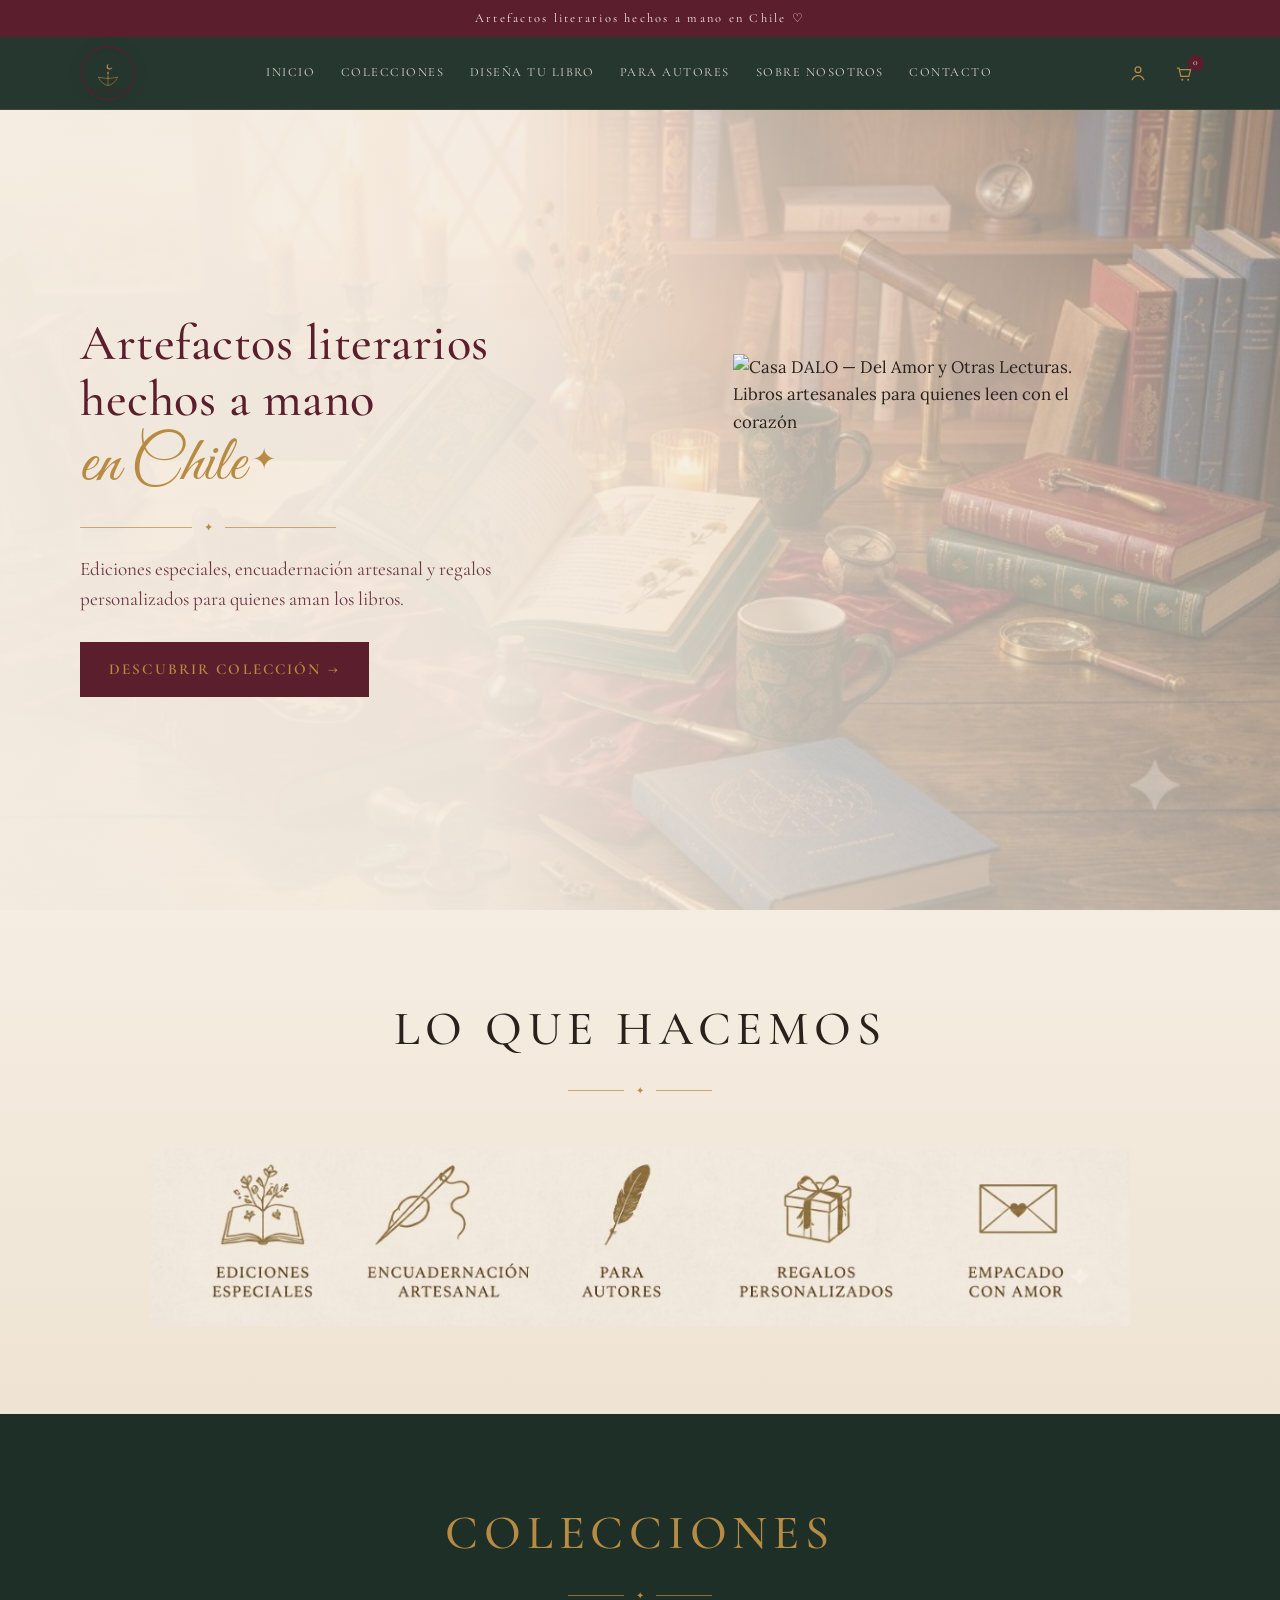
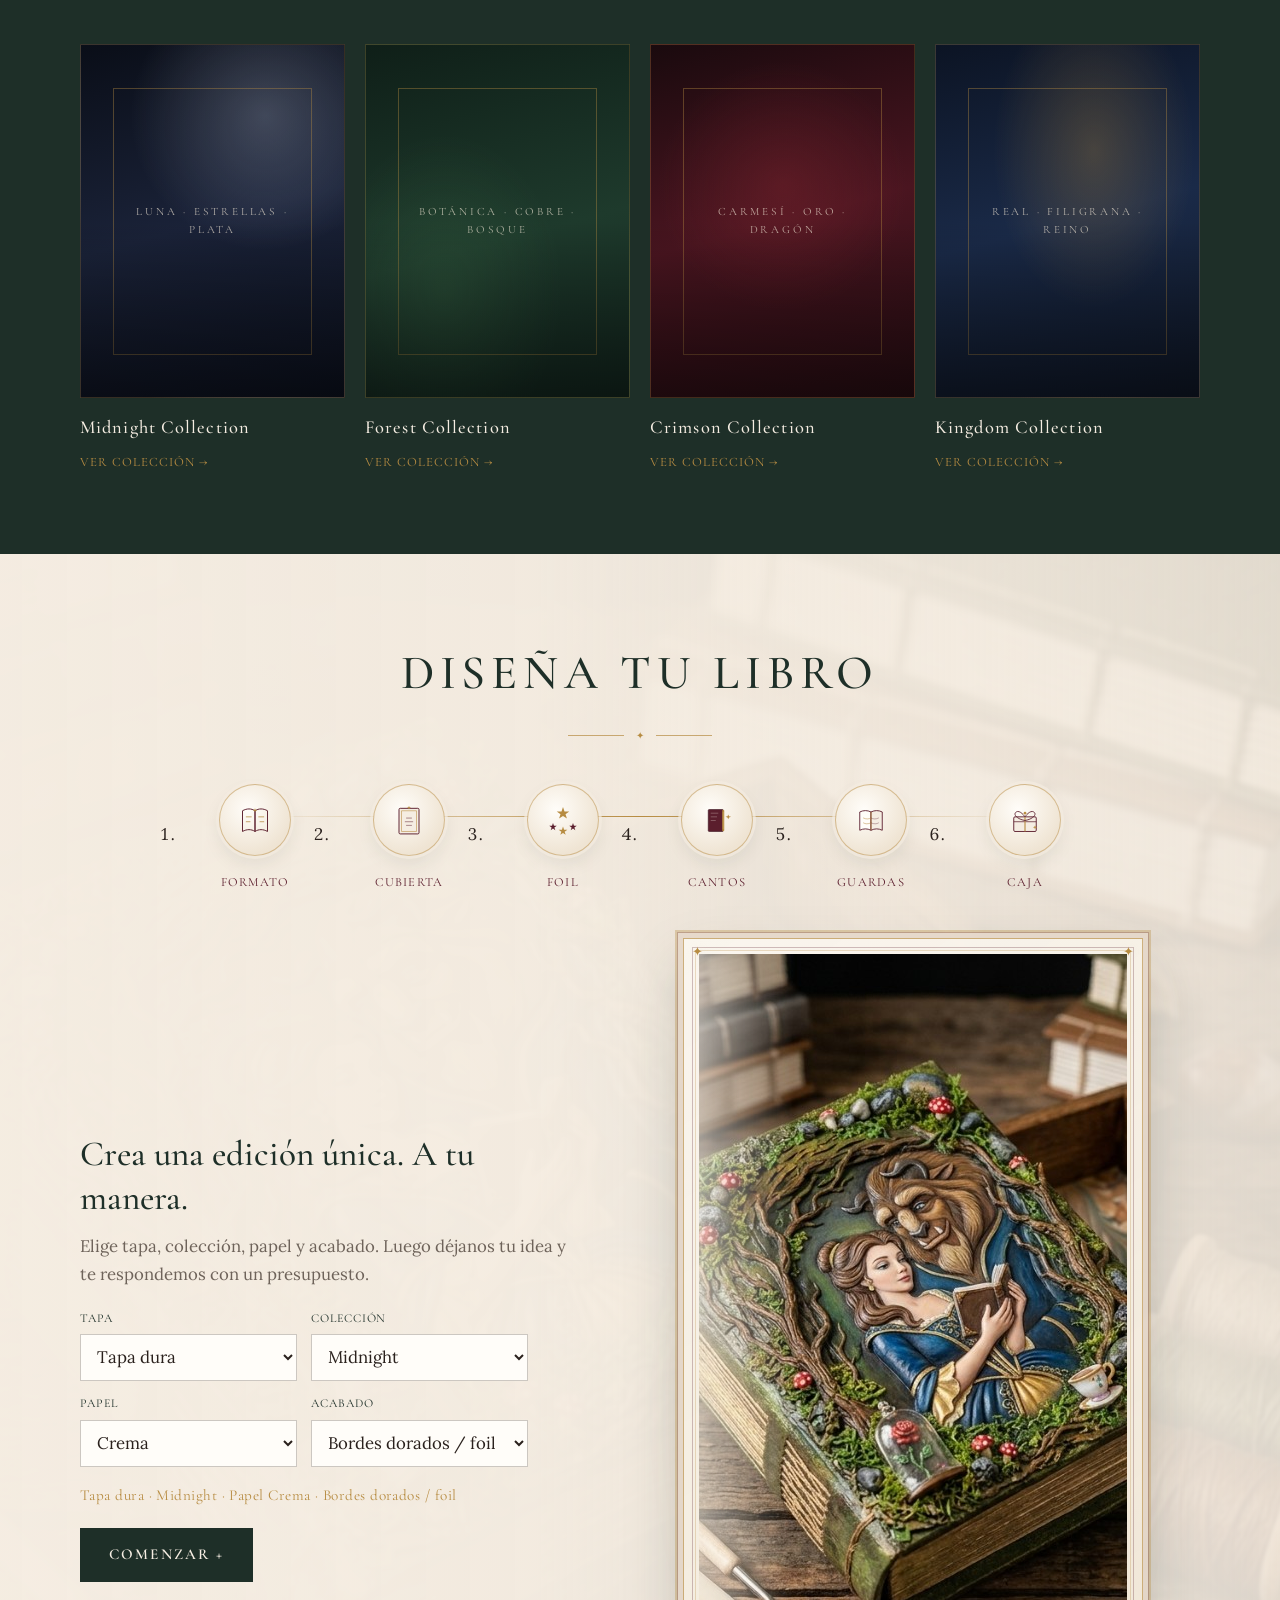
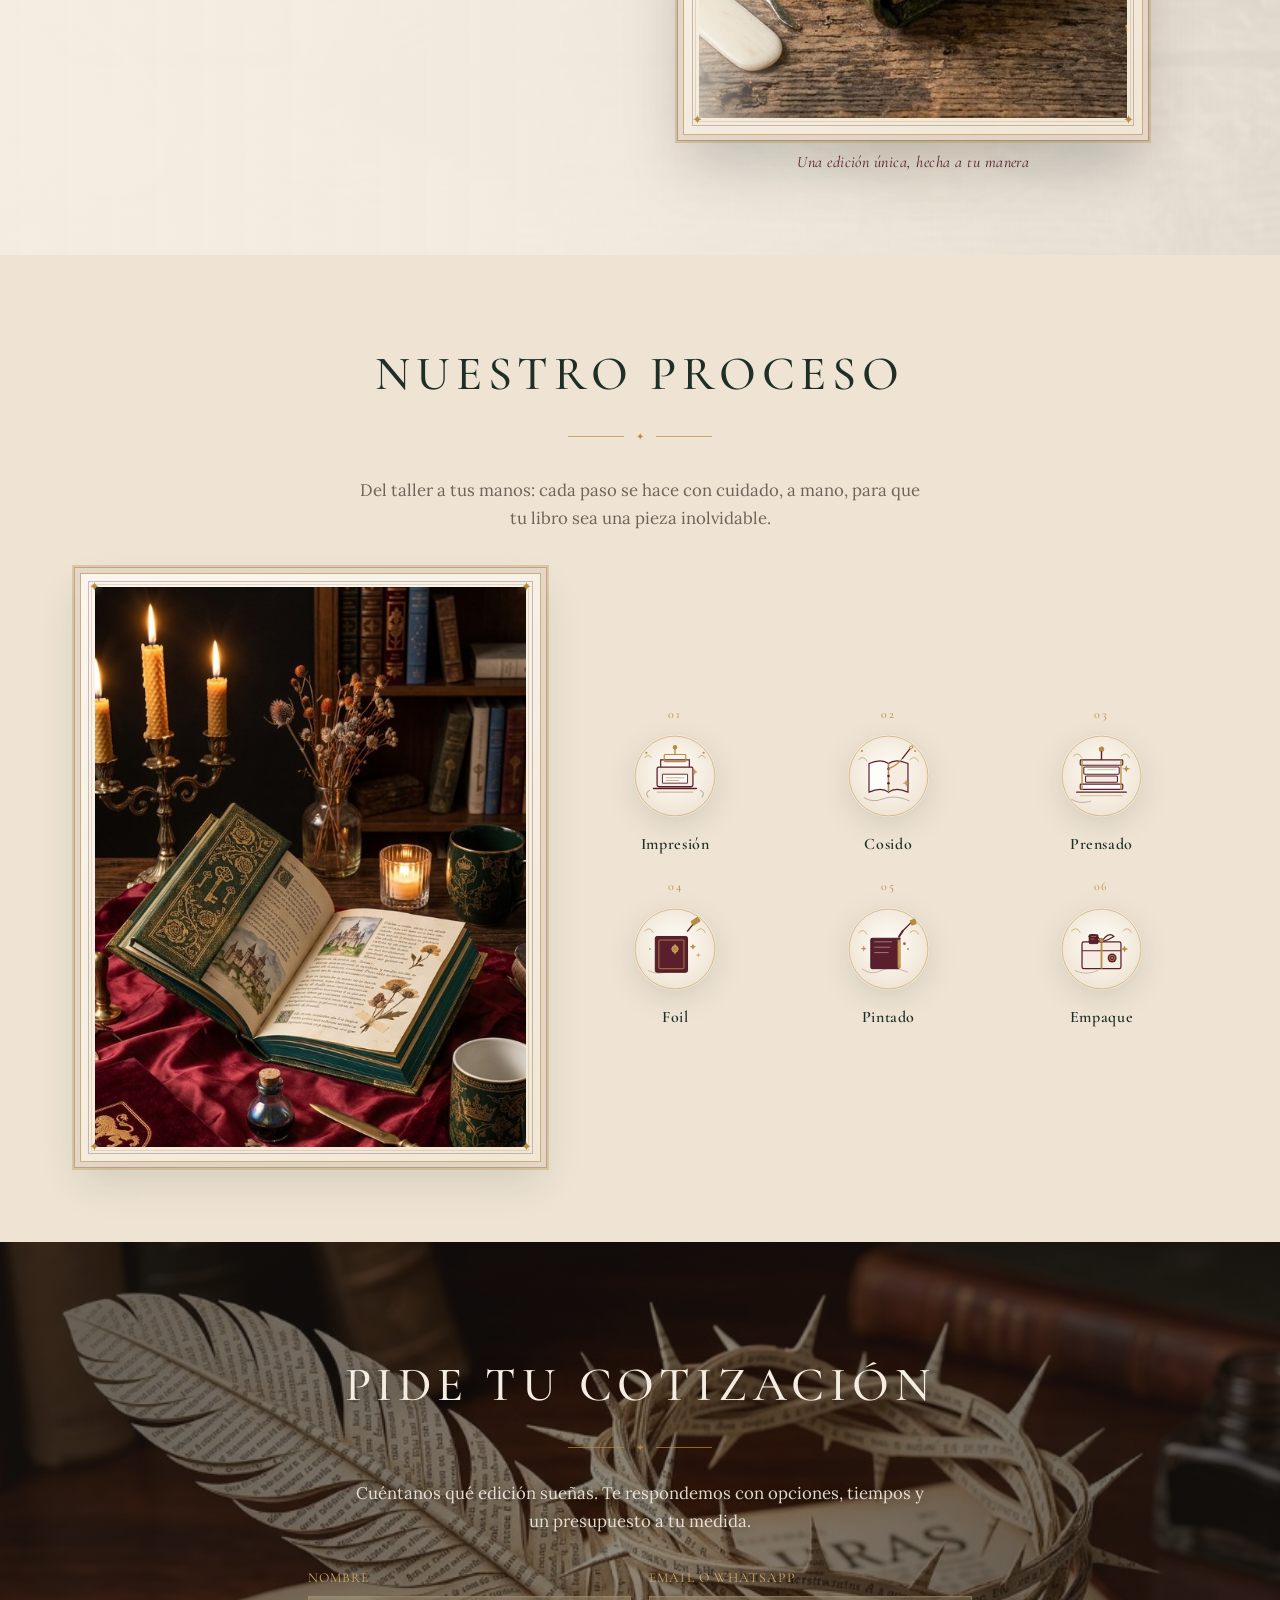
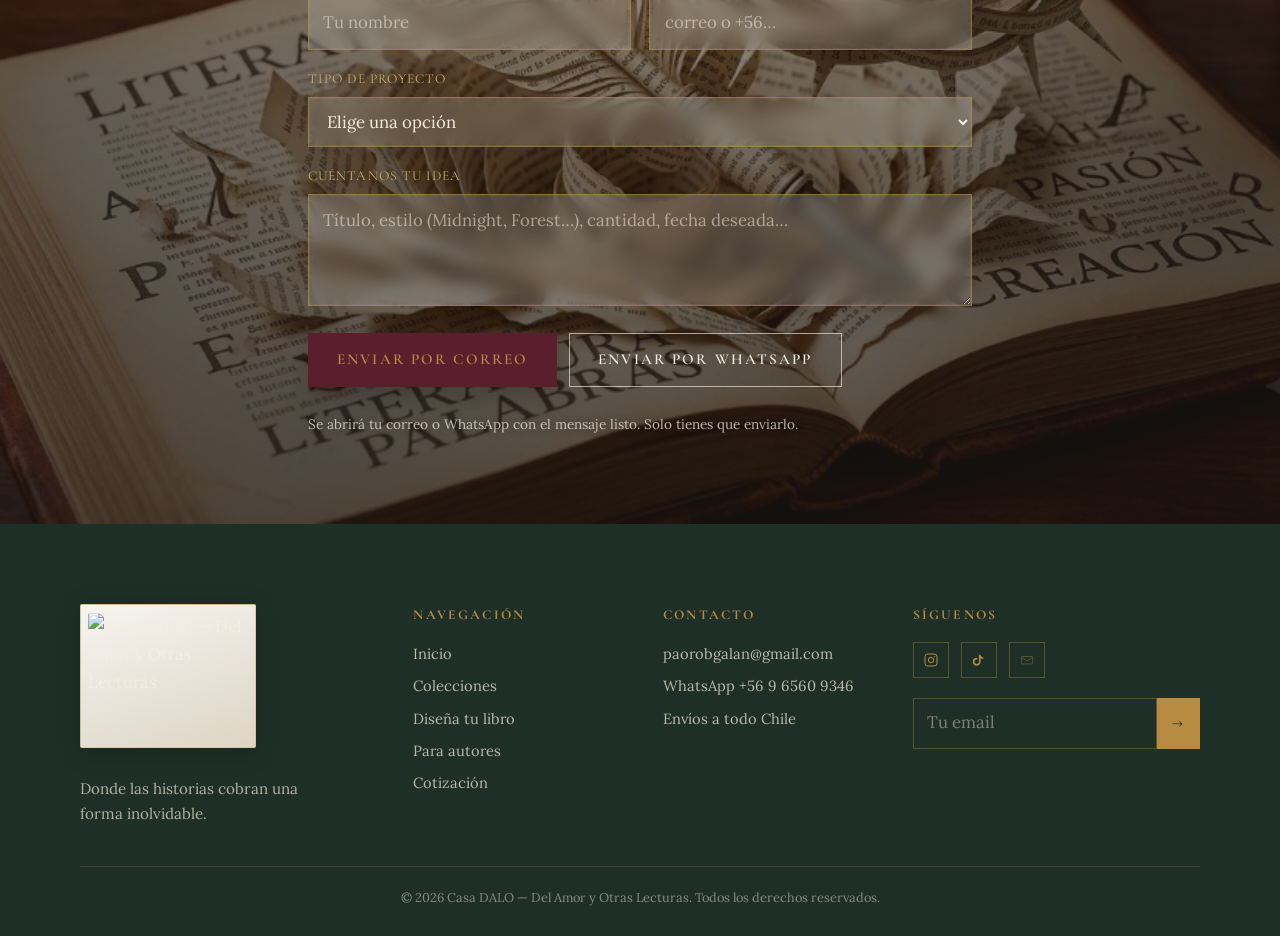
==== commit a8161349: "SELLO" ====
--- a/index.html
+++ b/index.html
@@ -9,6 +9,7 @@
   <meta property="og:title" content="Casa DALO — Del Amor y Otras Lecturas" />
   <meta property="og:description" content="Artefactos literarios hechos a mano en Chile." />
   <meta property="og:type" content="website" />
+  <link rel="icon" href="assets/icons/logo-casa-dalo-sello.svg" type="image/svg+xml" />
   <link rel="stylesheet" href="css/styles.css" />
 </head>
 <body>
@@ -17,7 +18,7 @@
   <header class="site-header">
     <div class="container header-inner">
       <a class="logo" href="#inicio" aria-label="Casa DALO — inicio">
-        <img class="logo-oficial logo-oficial--nav" src="assets/icons/logo-casa-dalo-mark.svg" alt="Casa DALO" width="120" height="106" />
+        <img class="logo-oficial logo-oficial--nav" src="assets/icons/logo-casa-dalo-sello.svg" alt="Casa DALO" width="56" height="56" />
       </a>
 
       <button class="nav-toggle" type="button" aria-expanded="false" aria-controls="main-nav" aria-label="Abrir menú">
--- a/css/styles.css
+++ b/css/styles.css
@@ -238,7 +238,10 @@
 }
 
 .logo-oficial--nav {
-  width: 3.15rem;
+  width: 3.5rem;
+  height: 3.5rem;
+  aspect-ratio: 1;
+  object-fit: contain;
   filter: drop-shadow(0 2px 6px rgba(0, 0, 0, 0.25));
 }
 
@@ -1458,7 +1461,8 @@
   }
 
   .logo-oficial--nav {
-    width: 2.75rem;
+    width: 3rem;
+    height: 3rem;
   }
 
   .collections-track {
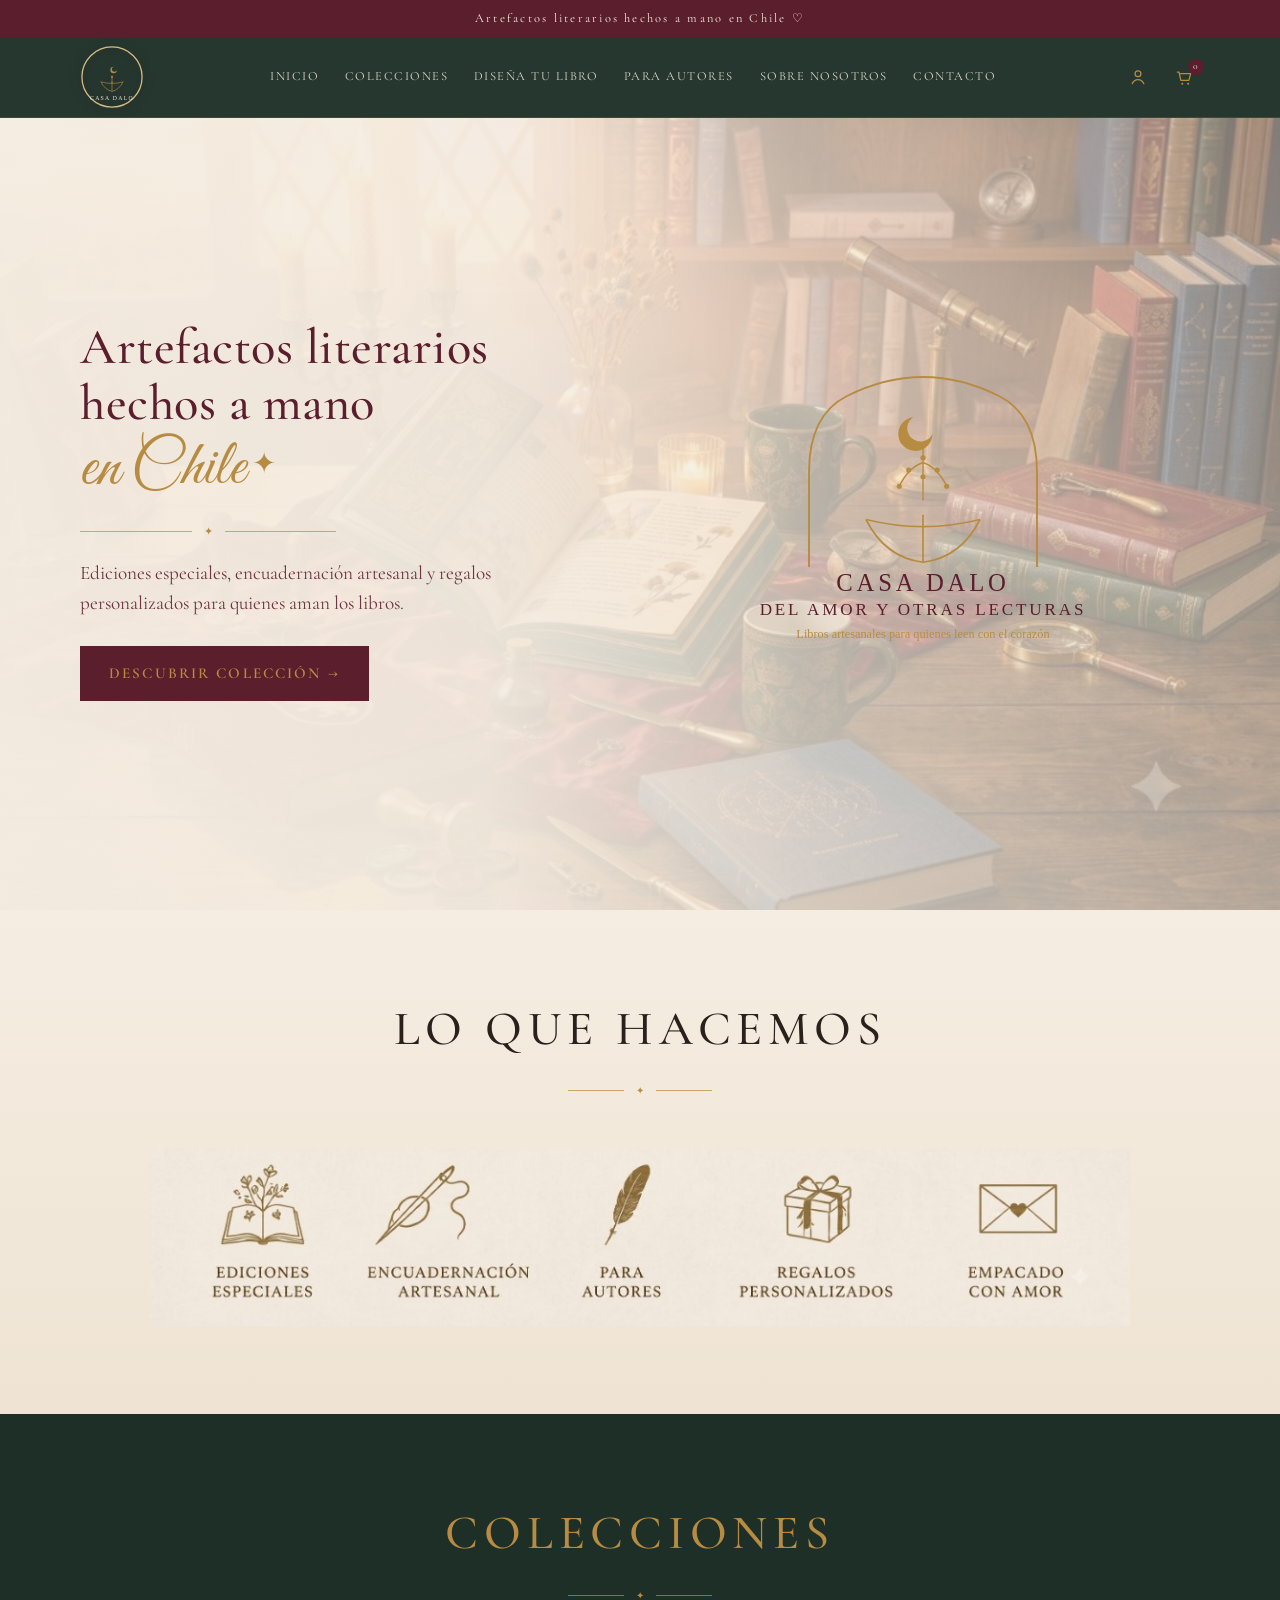
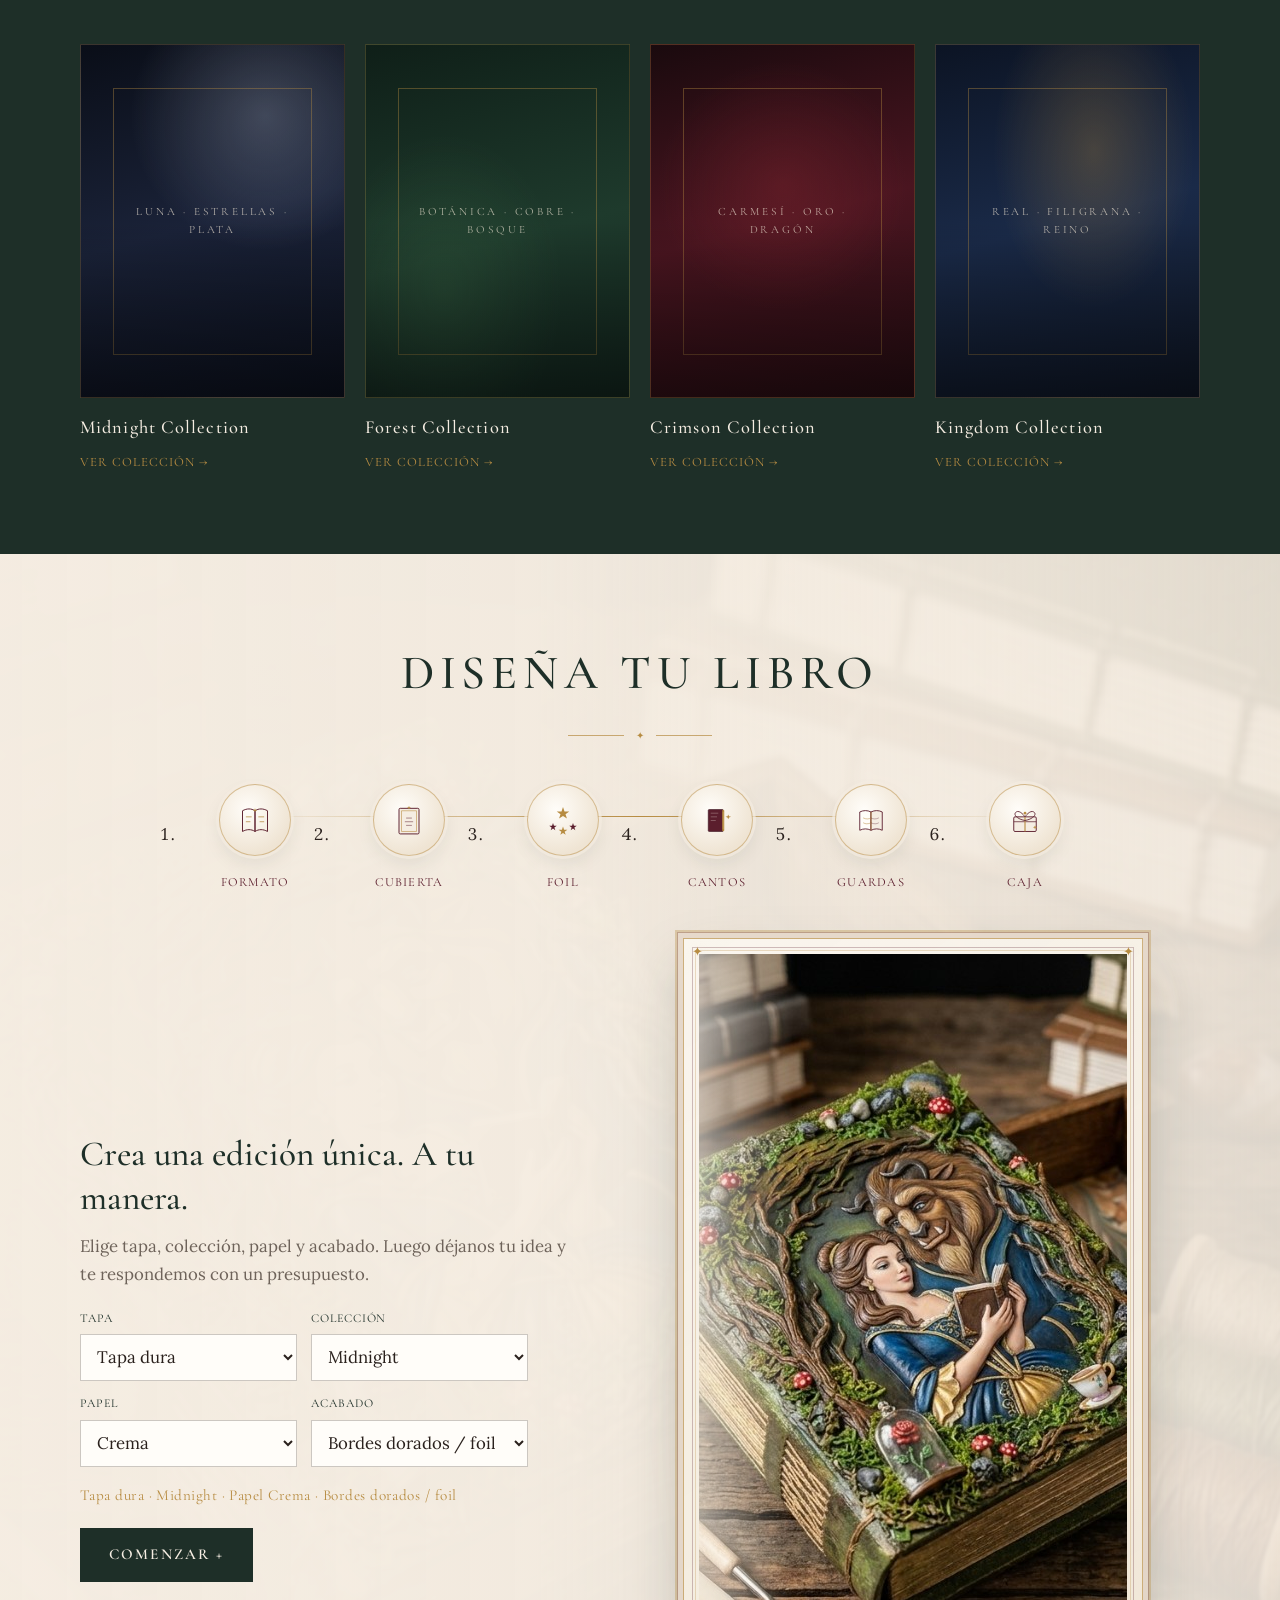
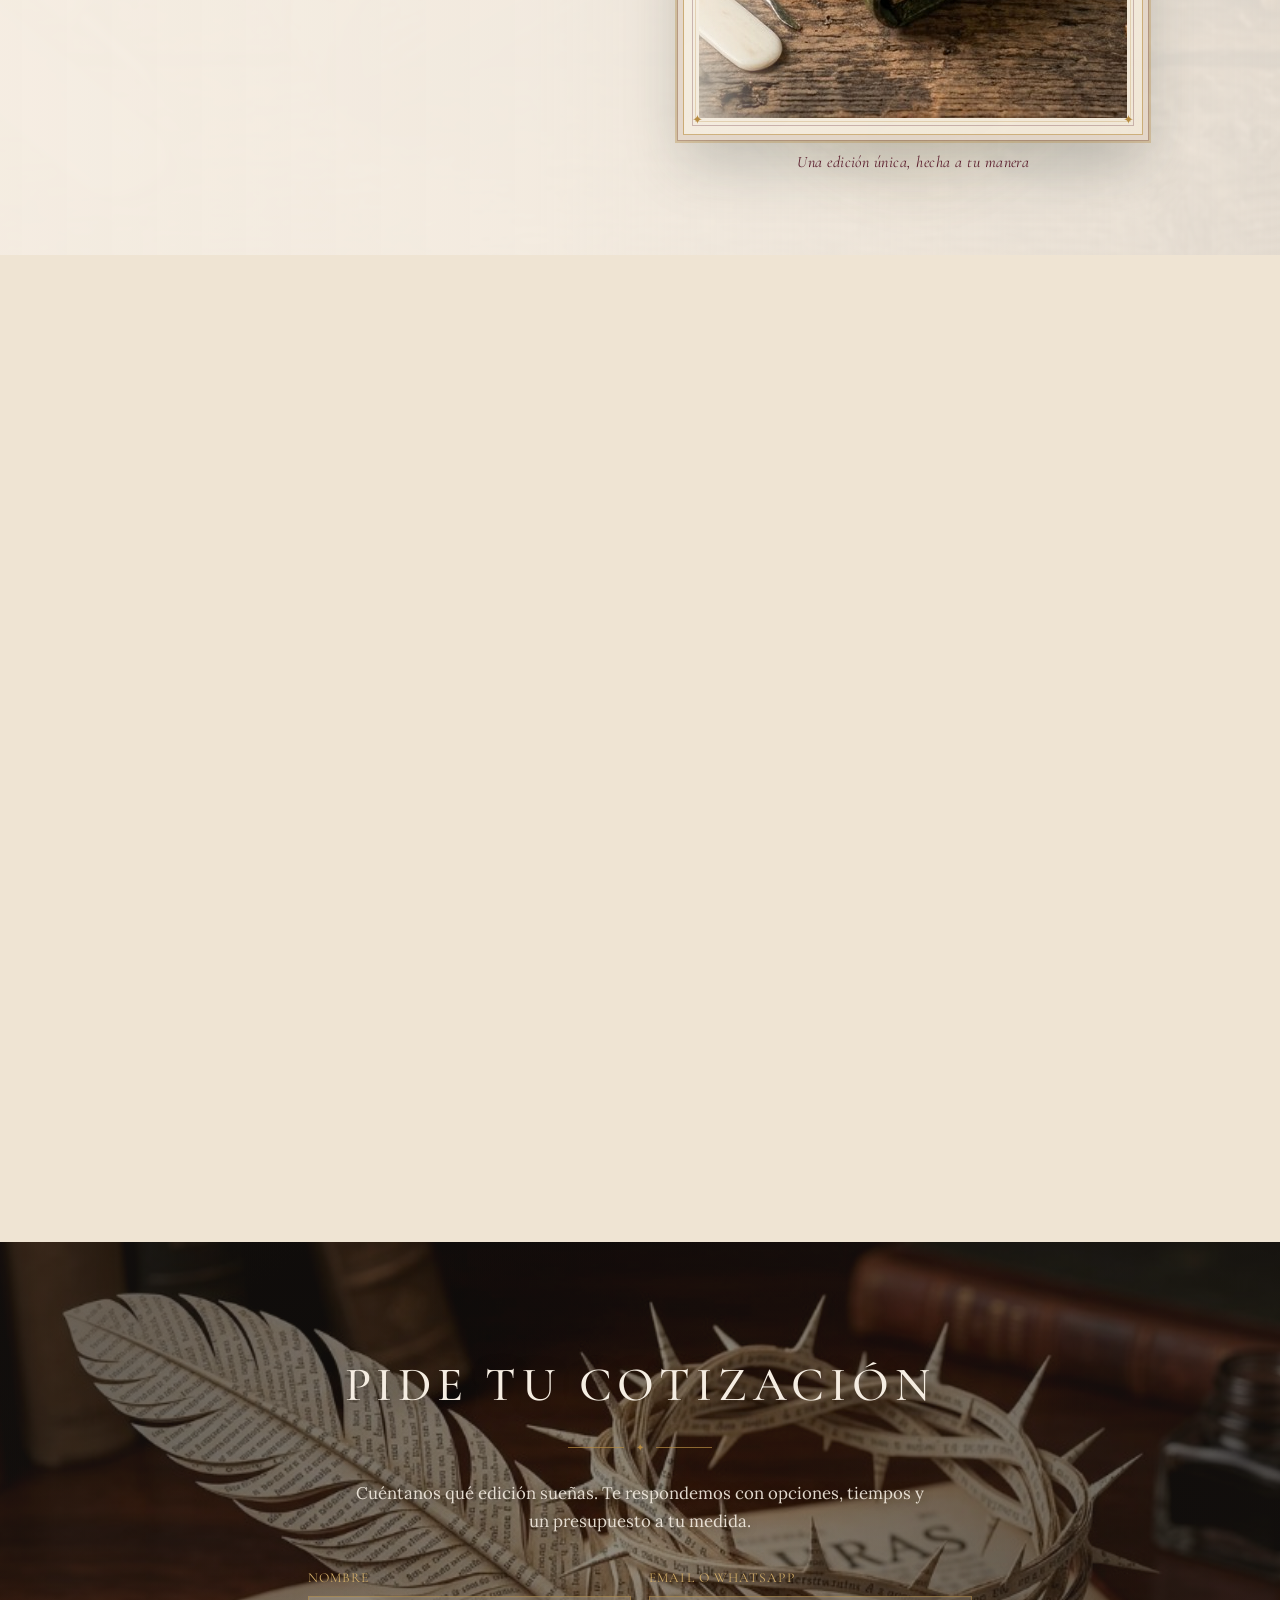
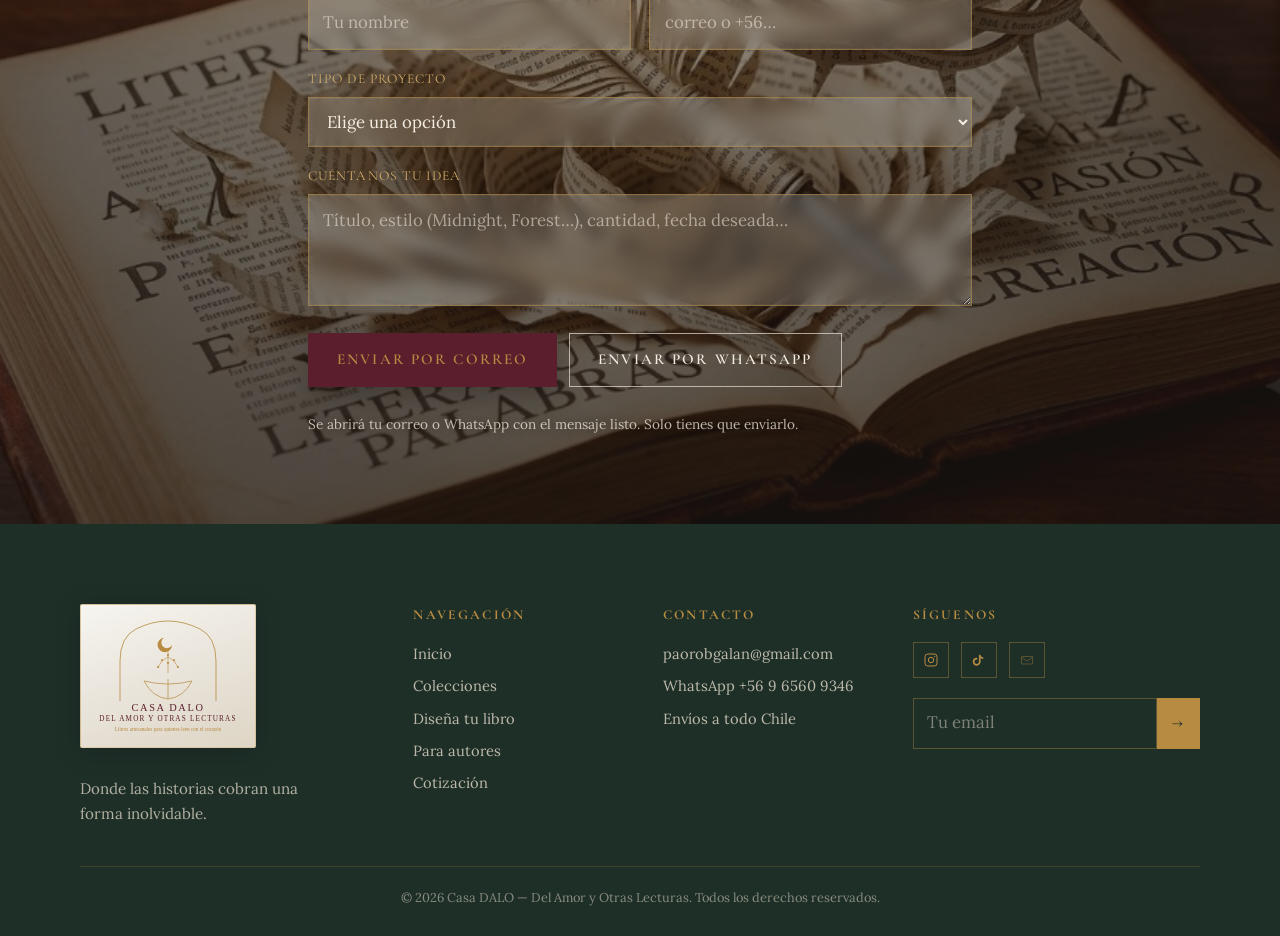
==== commit 7a6f11fd: "LOGO ARREGALDO" ====
--- a/index.html
+++ b/index.html
@@ -9,7 +9,7 @@
   <meta property="og:title" content="Casa DALO — Del Amor y Otras Lecturas" />
   <meta property="og:description" content="Artefactos literarios hechos a mano en Chile." />
   <meta property="og:type" content="website" />
-  <link rel="icon" href="assets/icons/logo-casa-dalo-sello.svg" type="image/svg+xml" />
+  <link rel="icon" href="assets/icons/logo-casa-dalo-sello-claro.svg" type="image/svg+xml" />
   <link rel="stylesheet" href="css/styles.css" />
 </head>
 <body>
@@ -18,7 +18,7 @@
   <header class="site-header">
     <div class="container header-inner">
       <a class="logo" href="#inicio" aria-label="Casa DALO — inicio">
-        <img class="logo-oficial logo-oficial--nav" src="assets/icons/logo-casa-dalo-sello.svg" alt="Casa DALO" width="56" height="56" />
+        <img class="logo-oficial logo-oficial--nav" src="assets/icons/logo-casa-dalo-sello-claro.svg" alt="Casa DALO" width="64" height="64" />
       </a>
 
       <button class="nav-toggle" type="button" aria-expanded="false" aria-controls="main-nav" aria-label="Abrir menú">
--- a/css/styles.css
+++ b/css/styles.css
@@ -23,7 +23,7 @@
   --space-xl: 5rem;
 
   --max: 1120px;
-  --header-h: 4.25rem;
+  --header-h: 4.75rem;
   --ease: cubic-bezier(0.22, 1, 0.36, 1);
 }
 
@@ -238,11 +238,11 @@
 }
 
 .logo-oficial--nav {
-  width: 3.5rem;
-  height: 3.5rem;
+  width: 4rem;
+  height: 4rem;
   aspect-ratio: 1;
   object-fit: contain;
-  filter: drop-shadow(0 2px 6px rgba(0, 0, 0, 0.25));
+  filter: drop-shadow(0 2px 6px rgba(0, 0, 0, 0.35));
 }
 
 .logo-oficial--hero {
@@ -1461,8 +1461,8 @@
   }
 
   .logo-oficial--nav {
-    width: 3rem;
-    height: 3rem;
+    width: 3.25rem;
+    height: 3.25rem;
   }
 
   .collections-track {
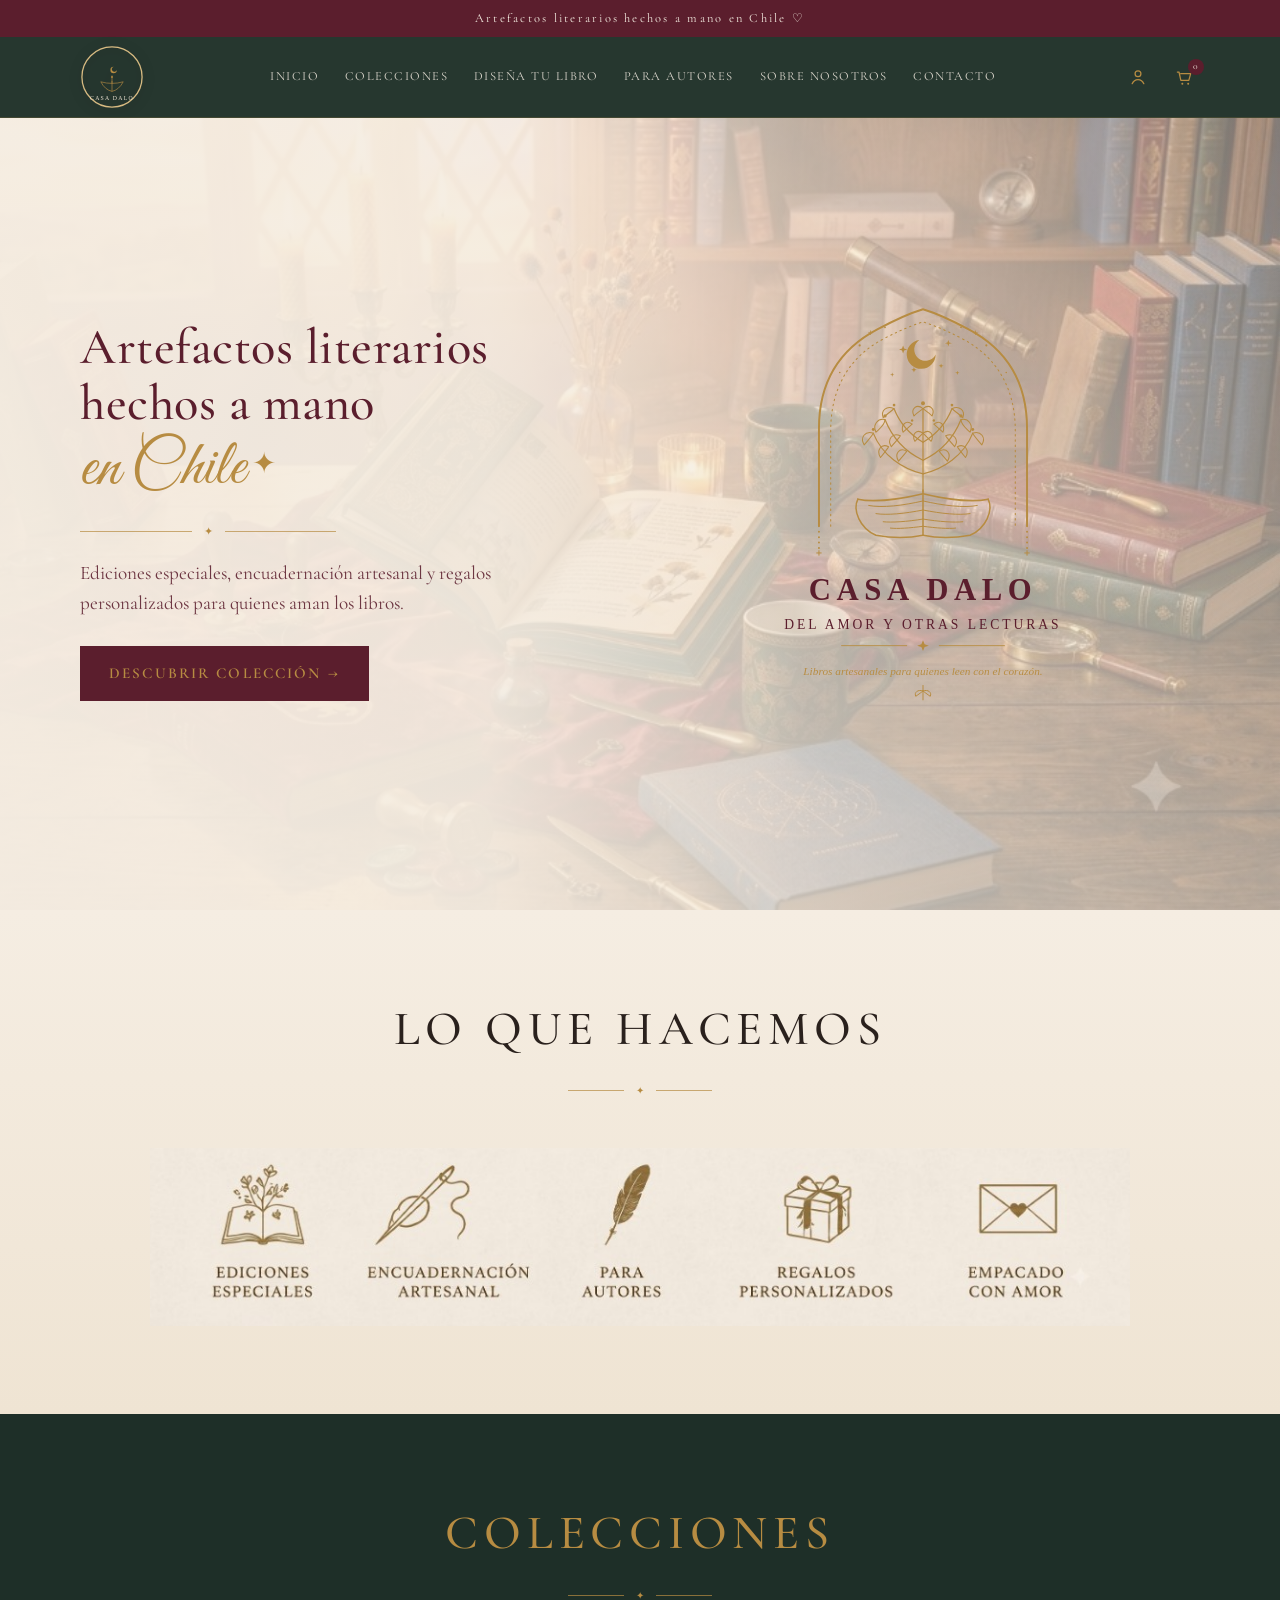
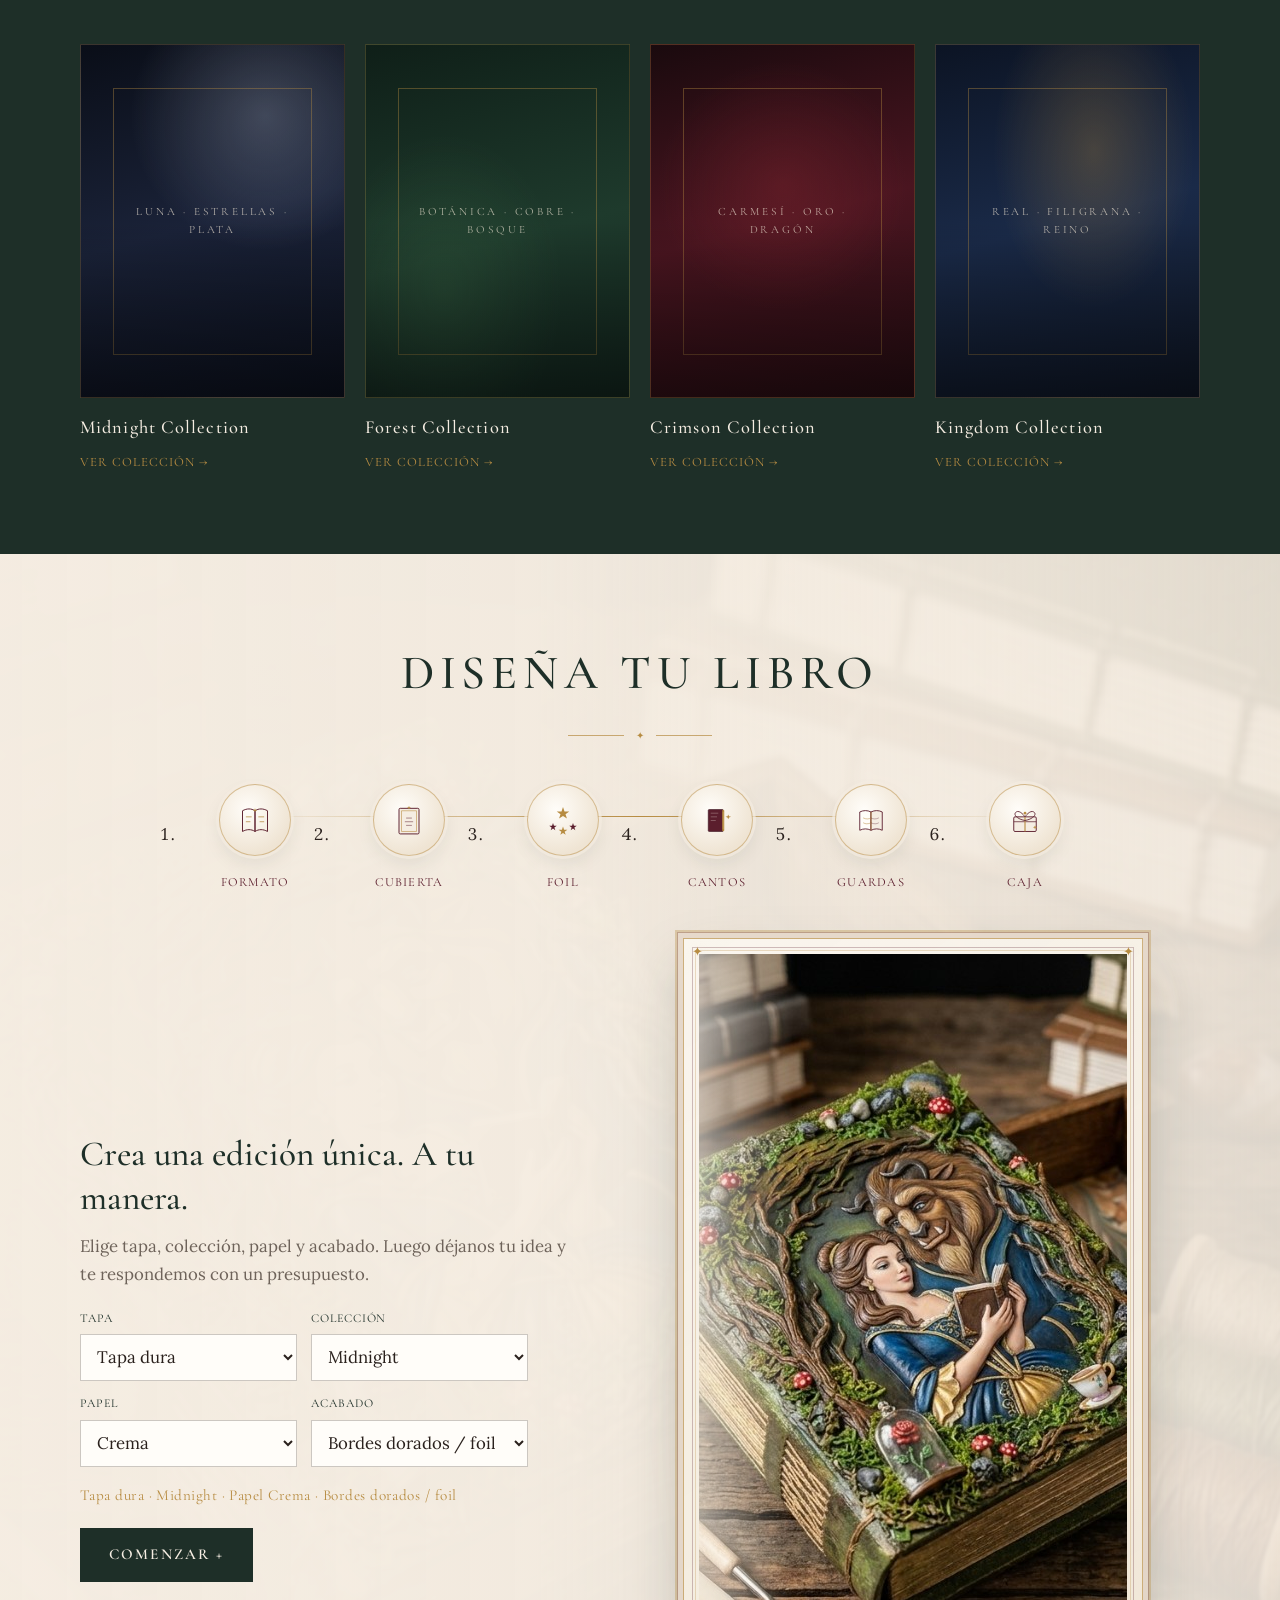
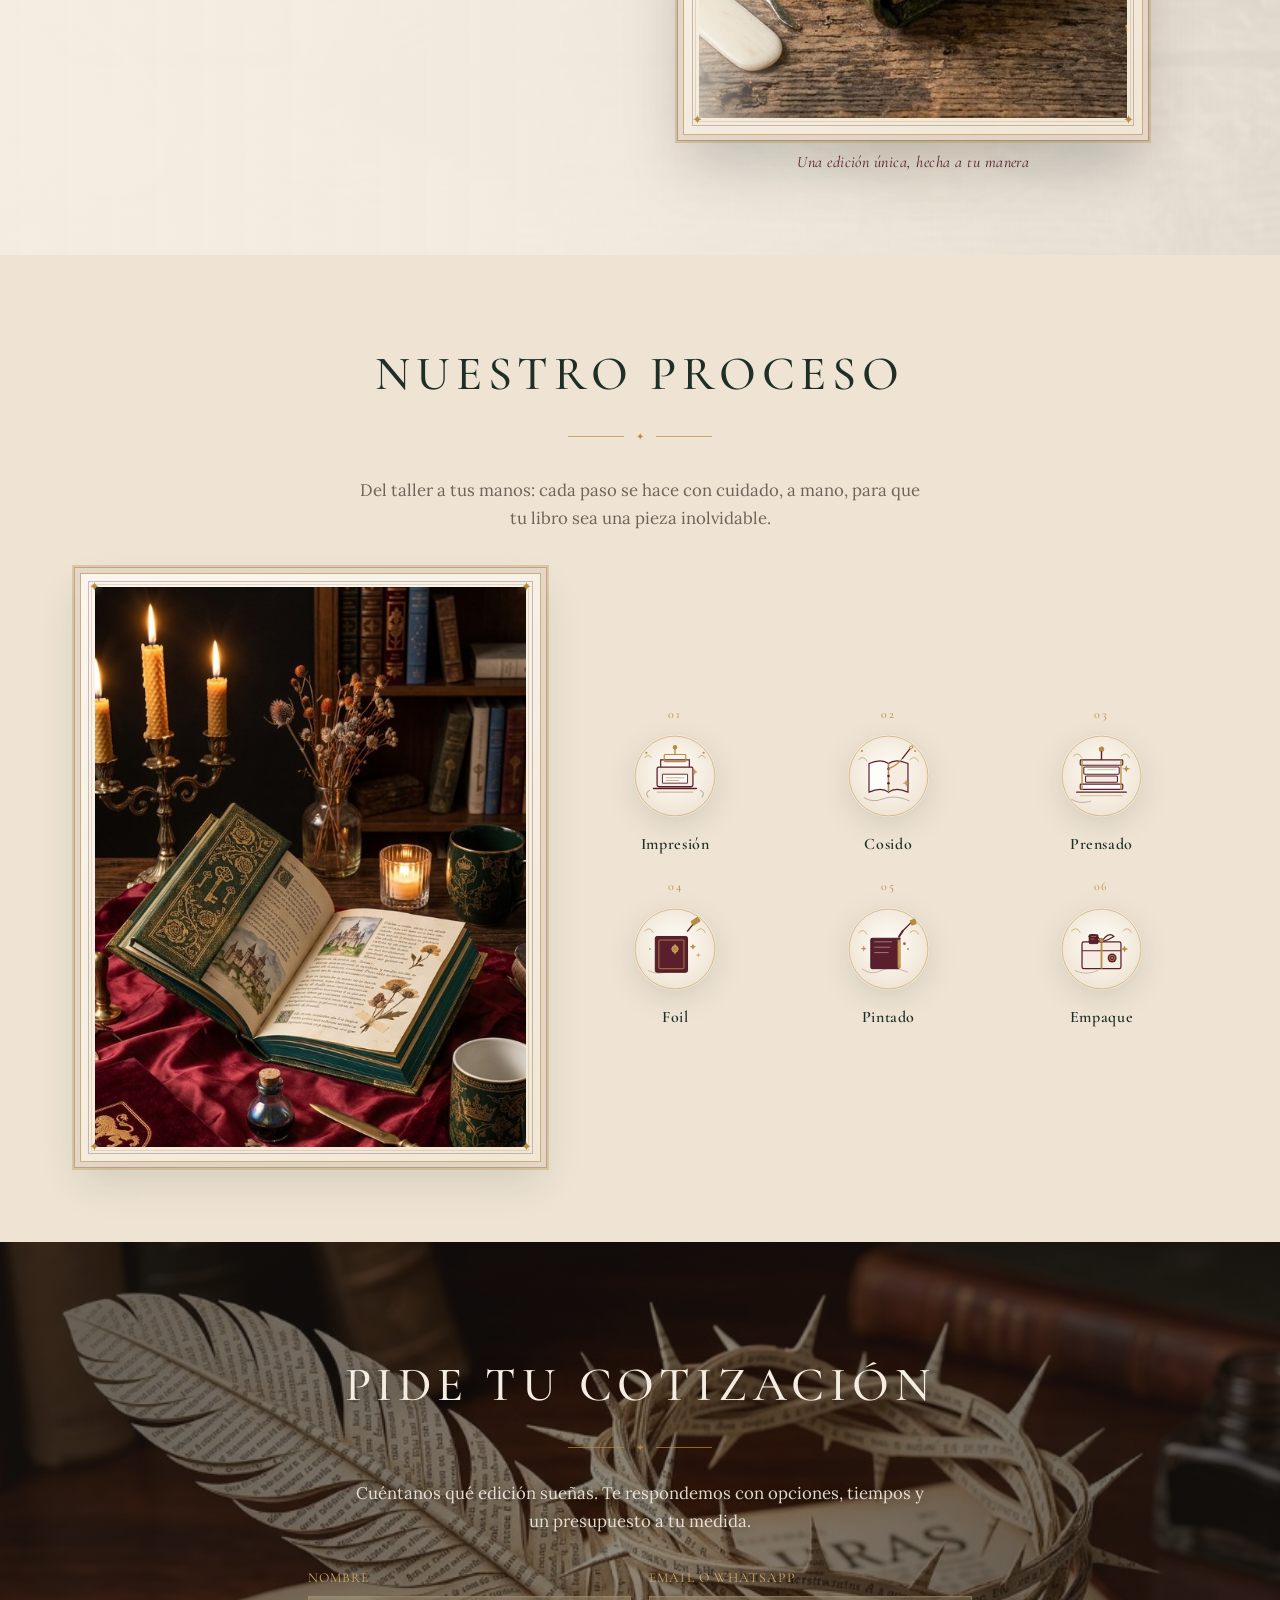
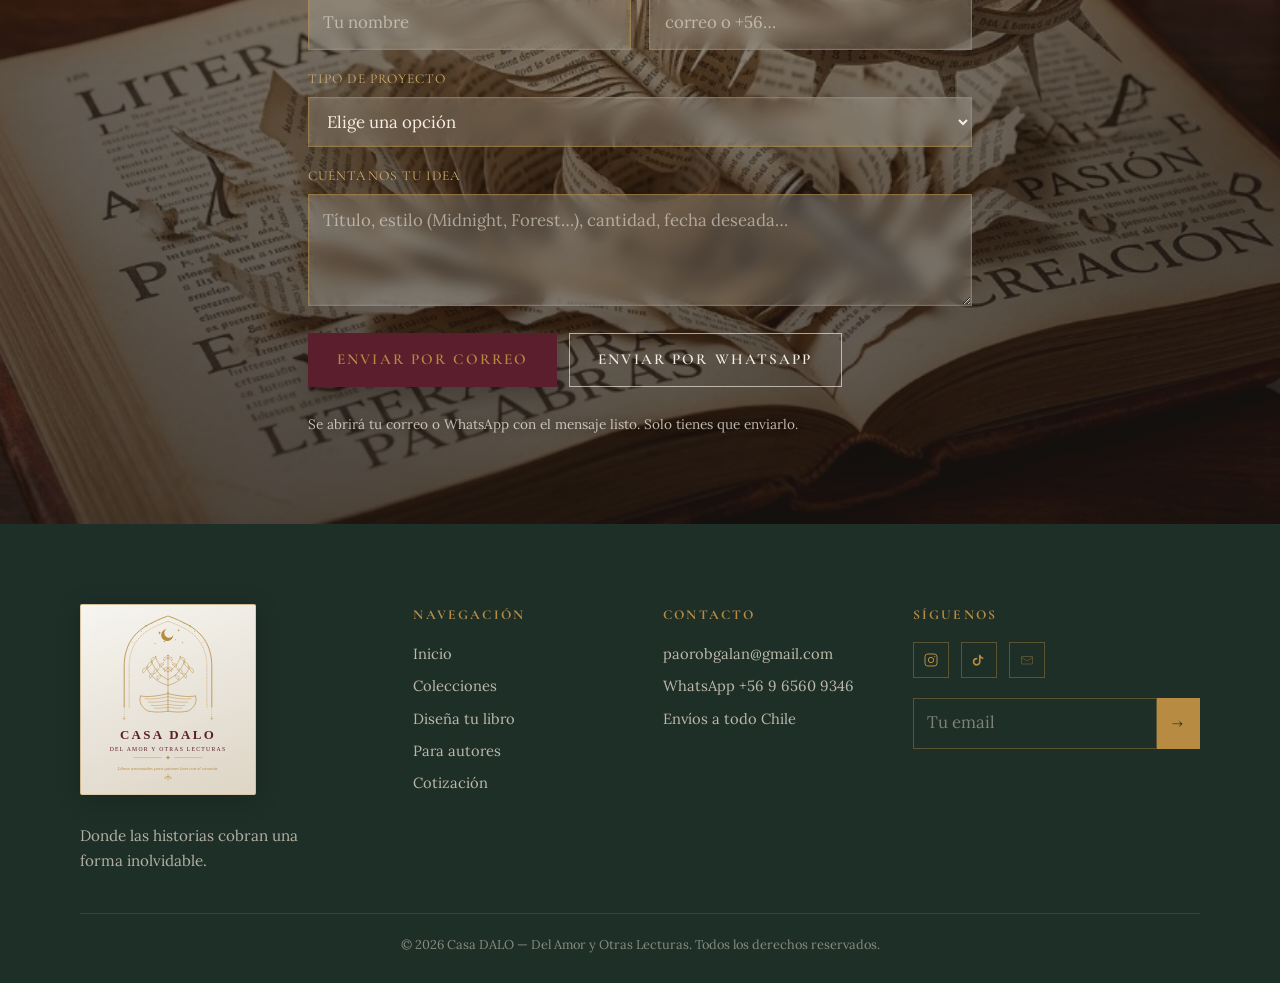
==== commit 955acf1c: "LOGO NUEVO" ====
--- a/index.html
+++ b/index.html
@@ -76,8 +76,8 @@
             class="logo-oficial logo-oficial--hero"
             src="assets/icons/logo-casa-dalo.svg"
             alt="Casa DALO — Del Amor y Otras Lecturas. Libros artesanales para quienes leen con el corazón"
-            width="400"
-            height="320"
+            width="420"
+            height="460"
           />
         </div>
       </div>
@@ -379,7 +379,7 @@
       <div class="footer-grid">
         <div class="footer-brand">
           <a class="logo logo--footer" href="#inicio">
-            <img class="logo-oficial logo-oficial--footer" src="assets/icons/logo-casa-dalo.svg" alt="Casa DALO — Del Amor y Otras Lecturas" width="400" height="320" />
+            <img class="logo-oficial logo-oficial--footer" src="assets/icons/logo-casa-dalo.svg" alt="Casa DALO — Del Amor y Otras Lecturas" width="420" height="460" />
           </a>
           <p>Donde las historias cobran una forma inolvidable.</p>
         </div>
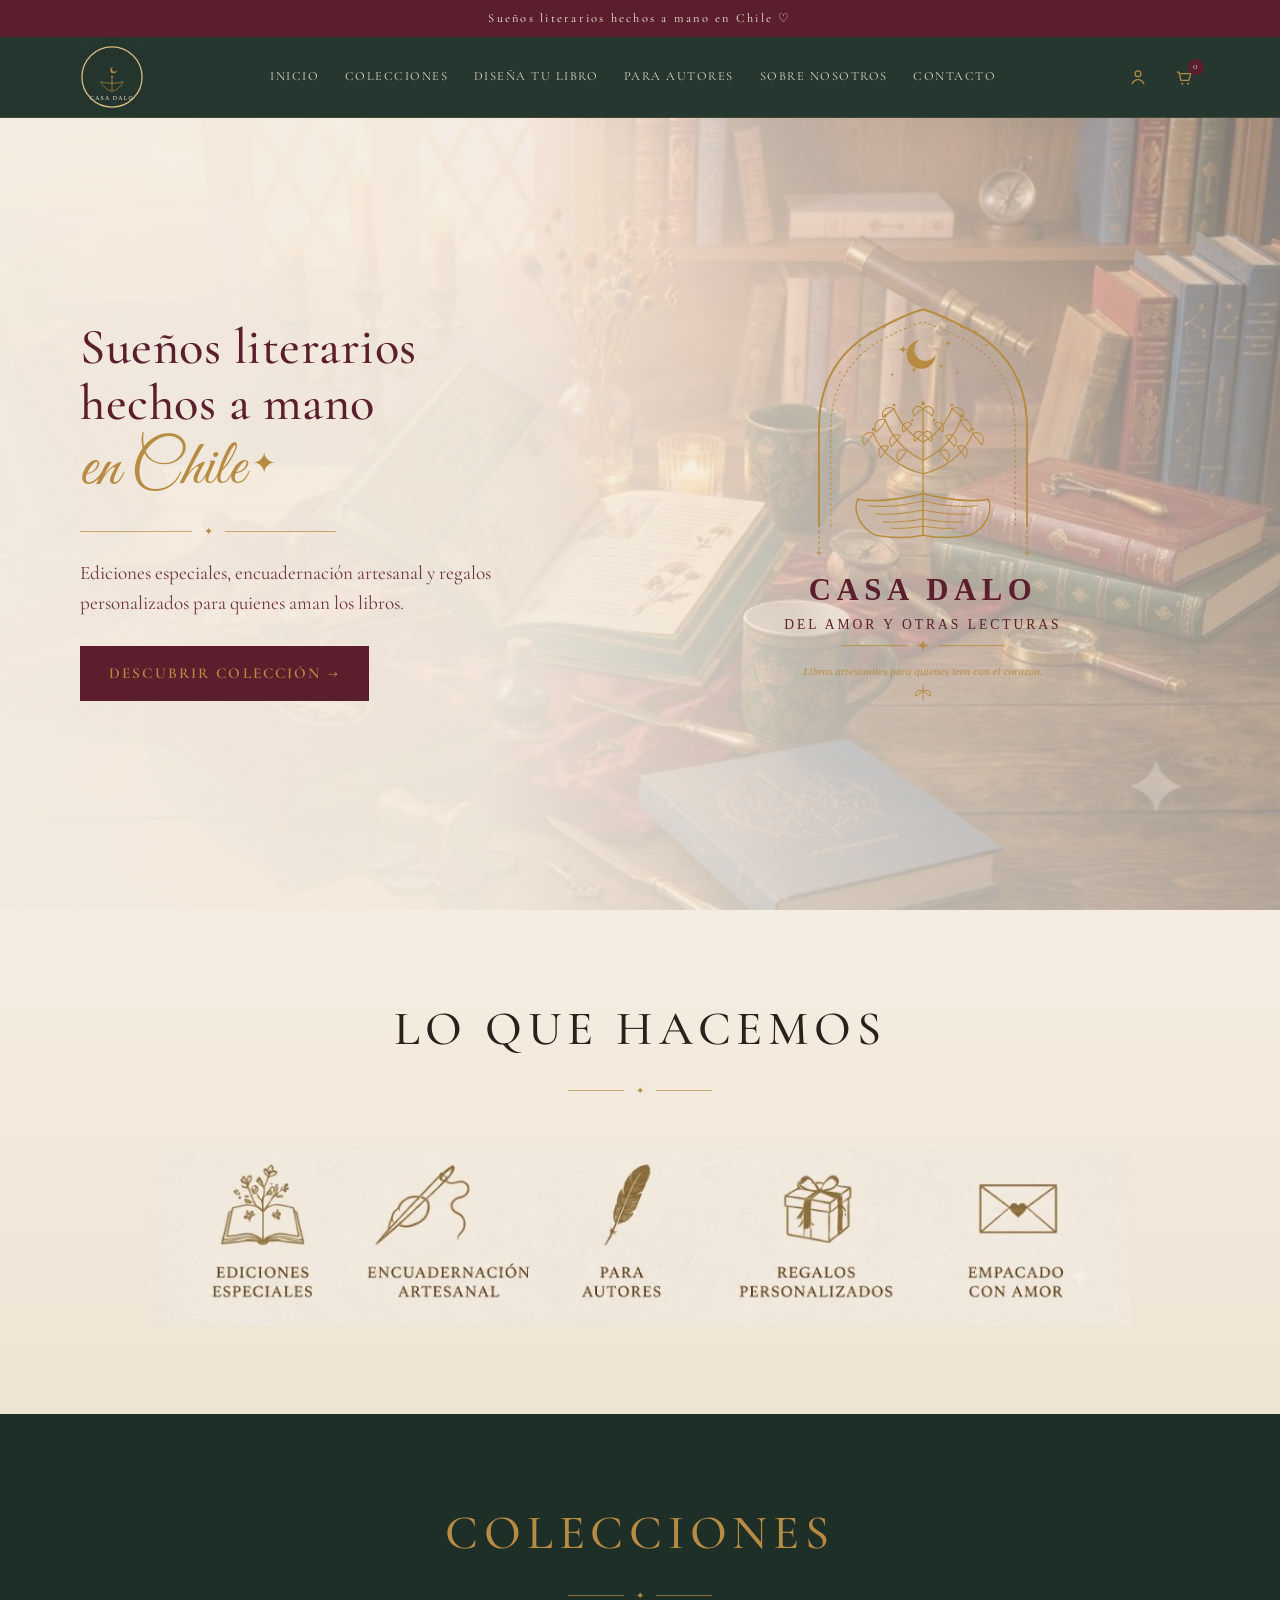
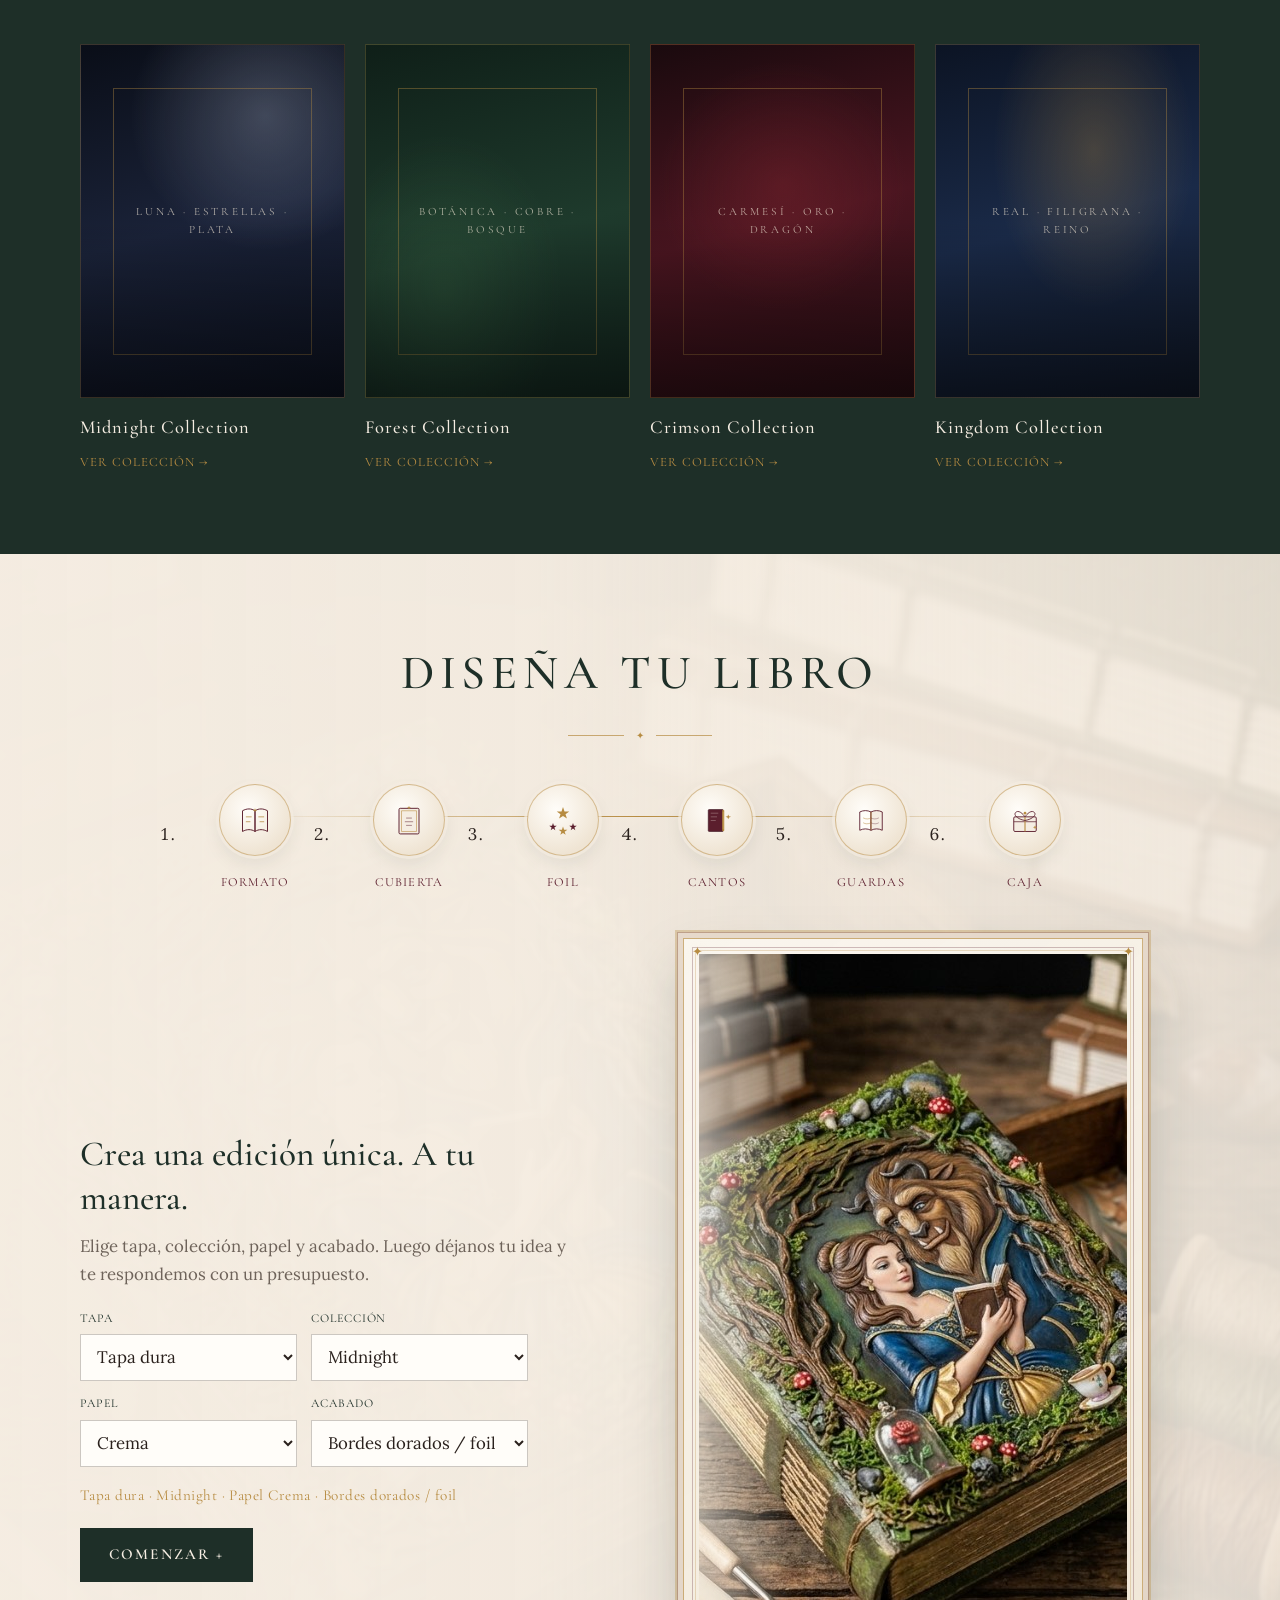
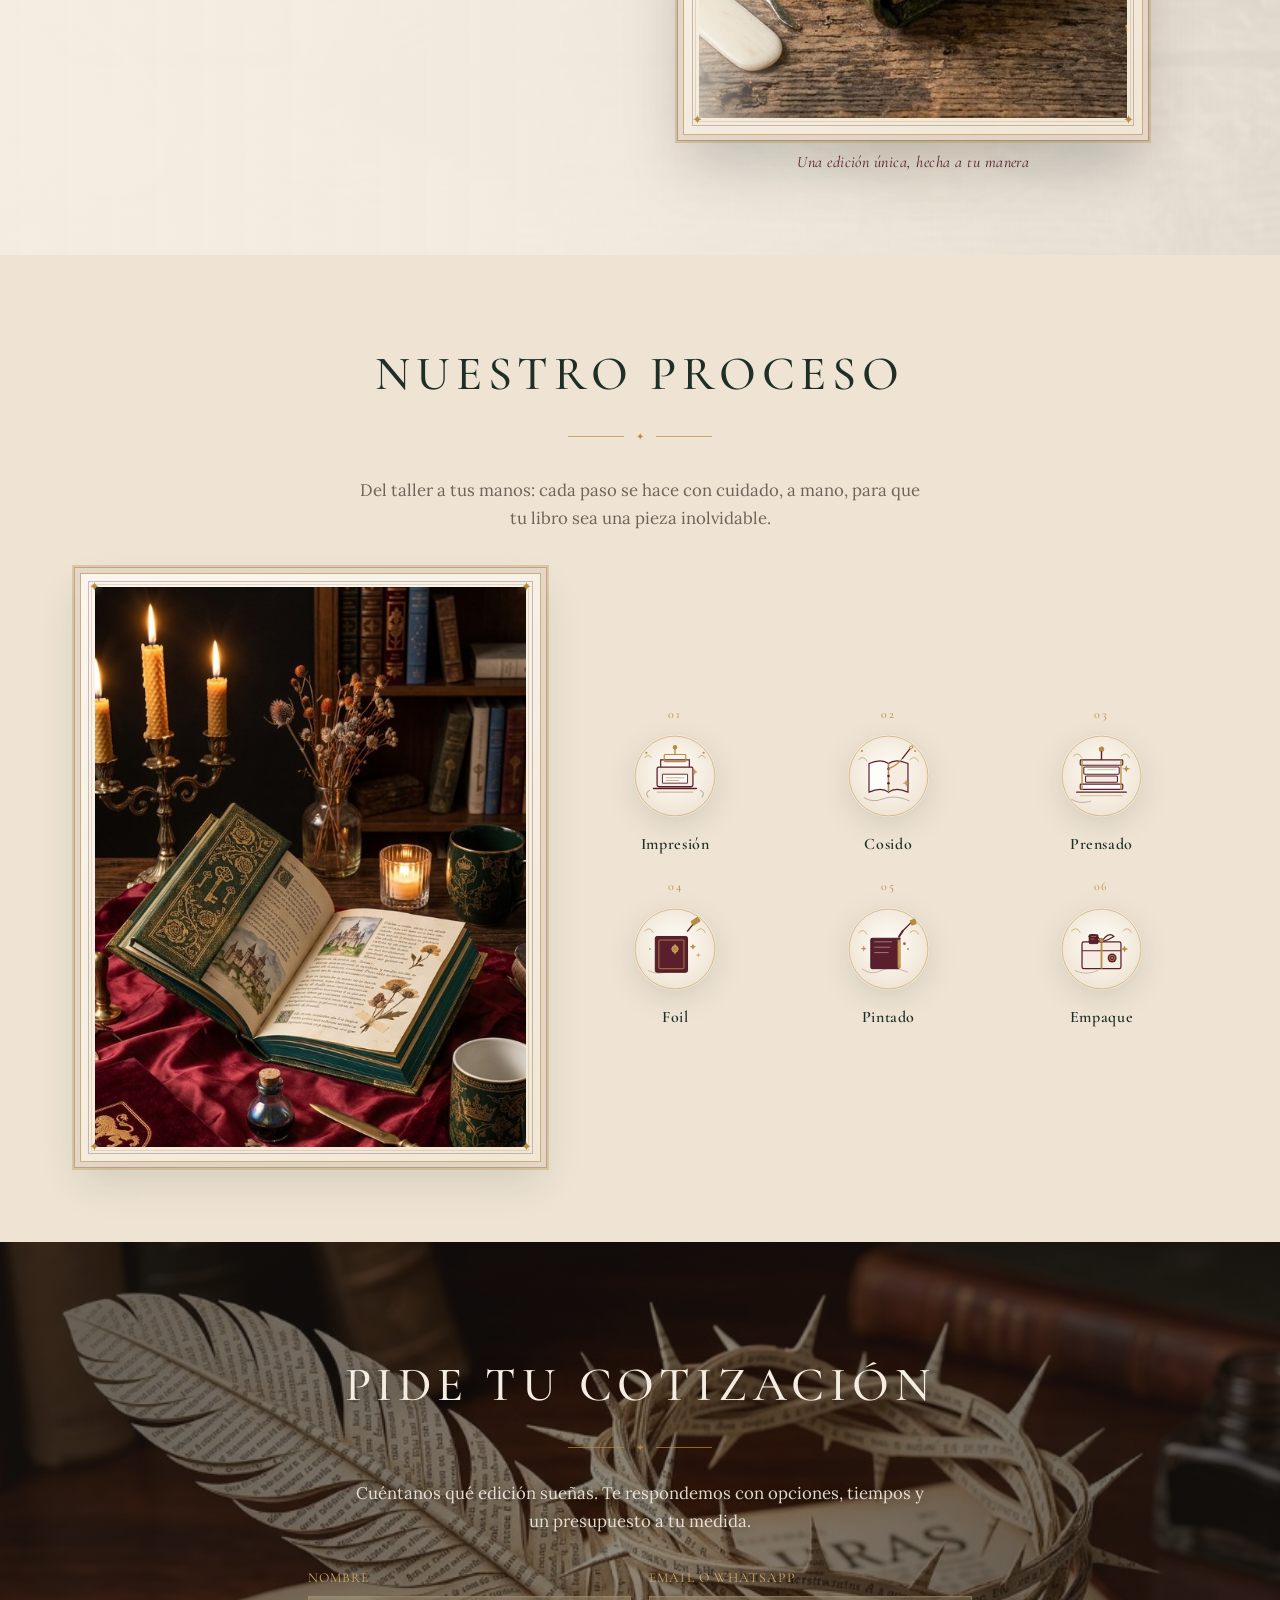
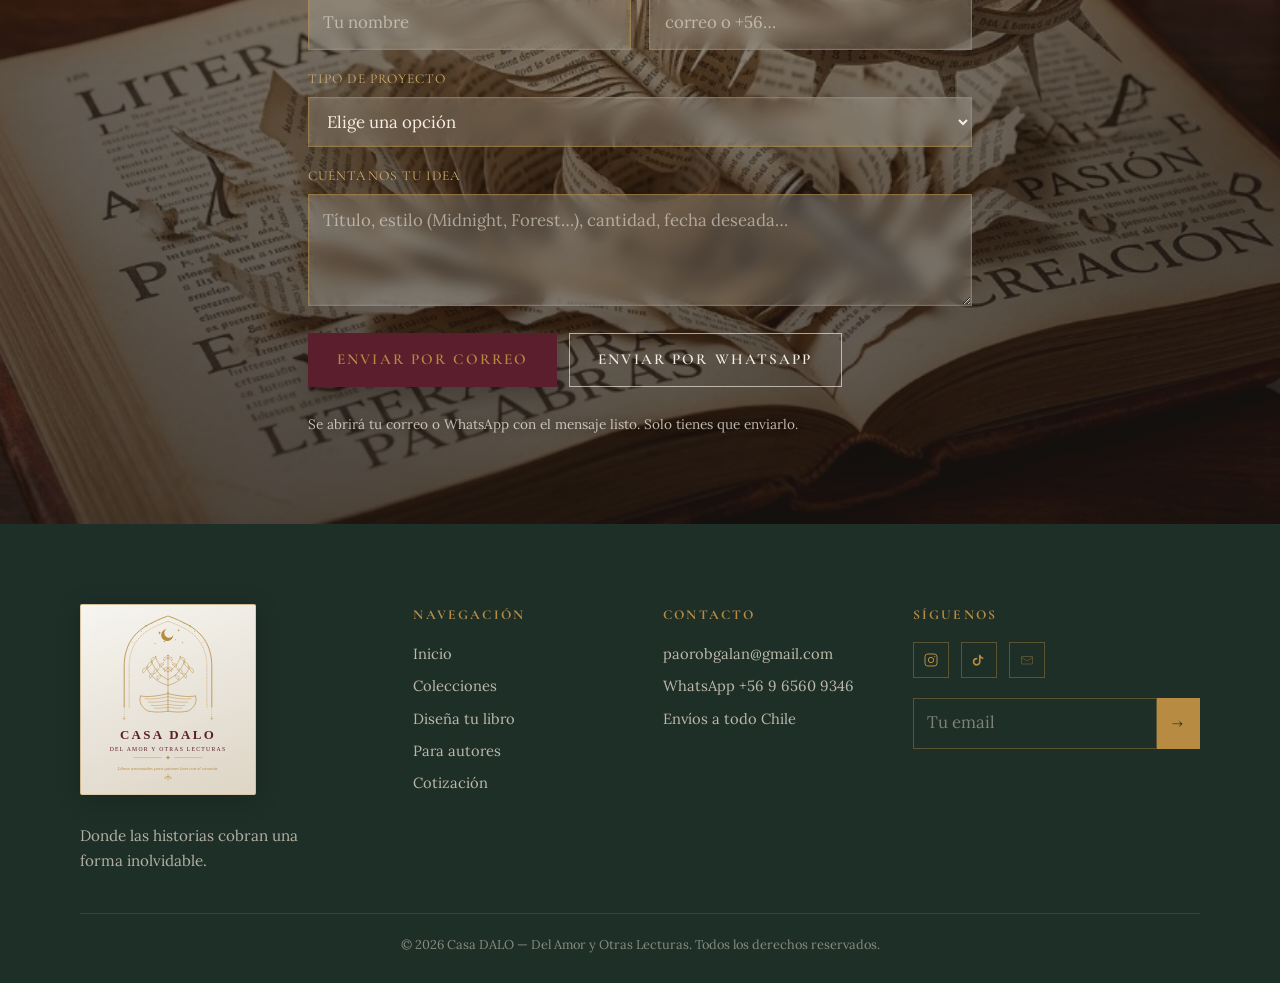
==== commit 84eb2e1c: "combio artefacto por sueños" ====
--- a/index.html
+++ b/index.html
@@ -4,16 +4,16 @@
   <meta charset="UTF-8" />
   <meta name="viewport" content="width=device-width, initial-scale=1.0" />
   <title>Casa DALO — Del Amor y Otras Lecturas</title>
-  <meta name="description" content="Casa DALO: artefactos literarios hechos a mano en Chile. Ediciones artesanales de colección, encuadernadas a mano." />
+  <meta name="description" content="Casa DALO: sueños literarios hechos a mano en Chile. Ediciones artesanales de colección, encuadernadas a mano." />
   <meta name="author" content="Casa DALO" />
   <meta property="og:title" content="Casa DALO — Del Amor y Otras Lecturas" />
-  <meta property="og:description" content="Artefactos literarios hechos a mano en Chile." />
+  <meta property="og:description" content="Sueños literarios hechos a mano en Chile." />
   <meta property="og:type" content="website" />
   <link rel="icon" href="assets/icons/logo-casa-dalo-sello-claro.svg" type="image/svg+xml" />
   <link rel="stylesheet" href="css/styles.css" />
 </head>
 <body>
-  <div class="topbar">Artefactos literarios hechos a mano en Chile ♡</div>
+  <div class="topbar">Sueños literarios hechos a mano en Chile ♡</div>
 
   <header class="site-header">
     <div class="container header-inner">
@@ -61,7 +61,7 @@
       <div class="container hero-grid">
         <div class="hero-copy">
           <h1 class="hero-title">
-            <span class="hero-title-main">Artefactos literarios</span>
+            <span class="hero-title-main">Sueños literarios</span>
             <span class="hero-title-main">hechos a mano</span>
             <span class="hero-title-script">en Chile <i aria-hidden="true">✦</i></span>
           </h1>
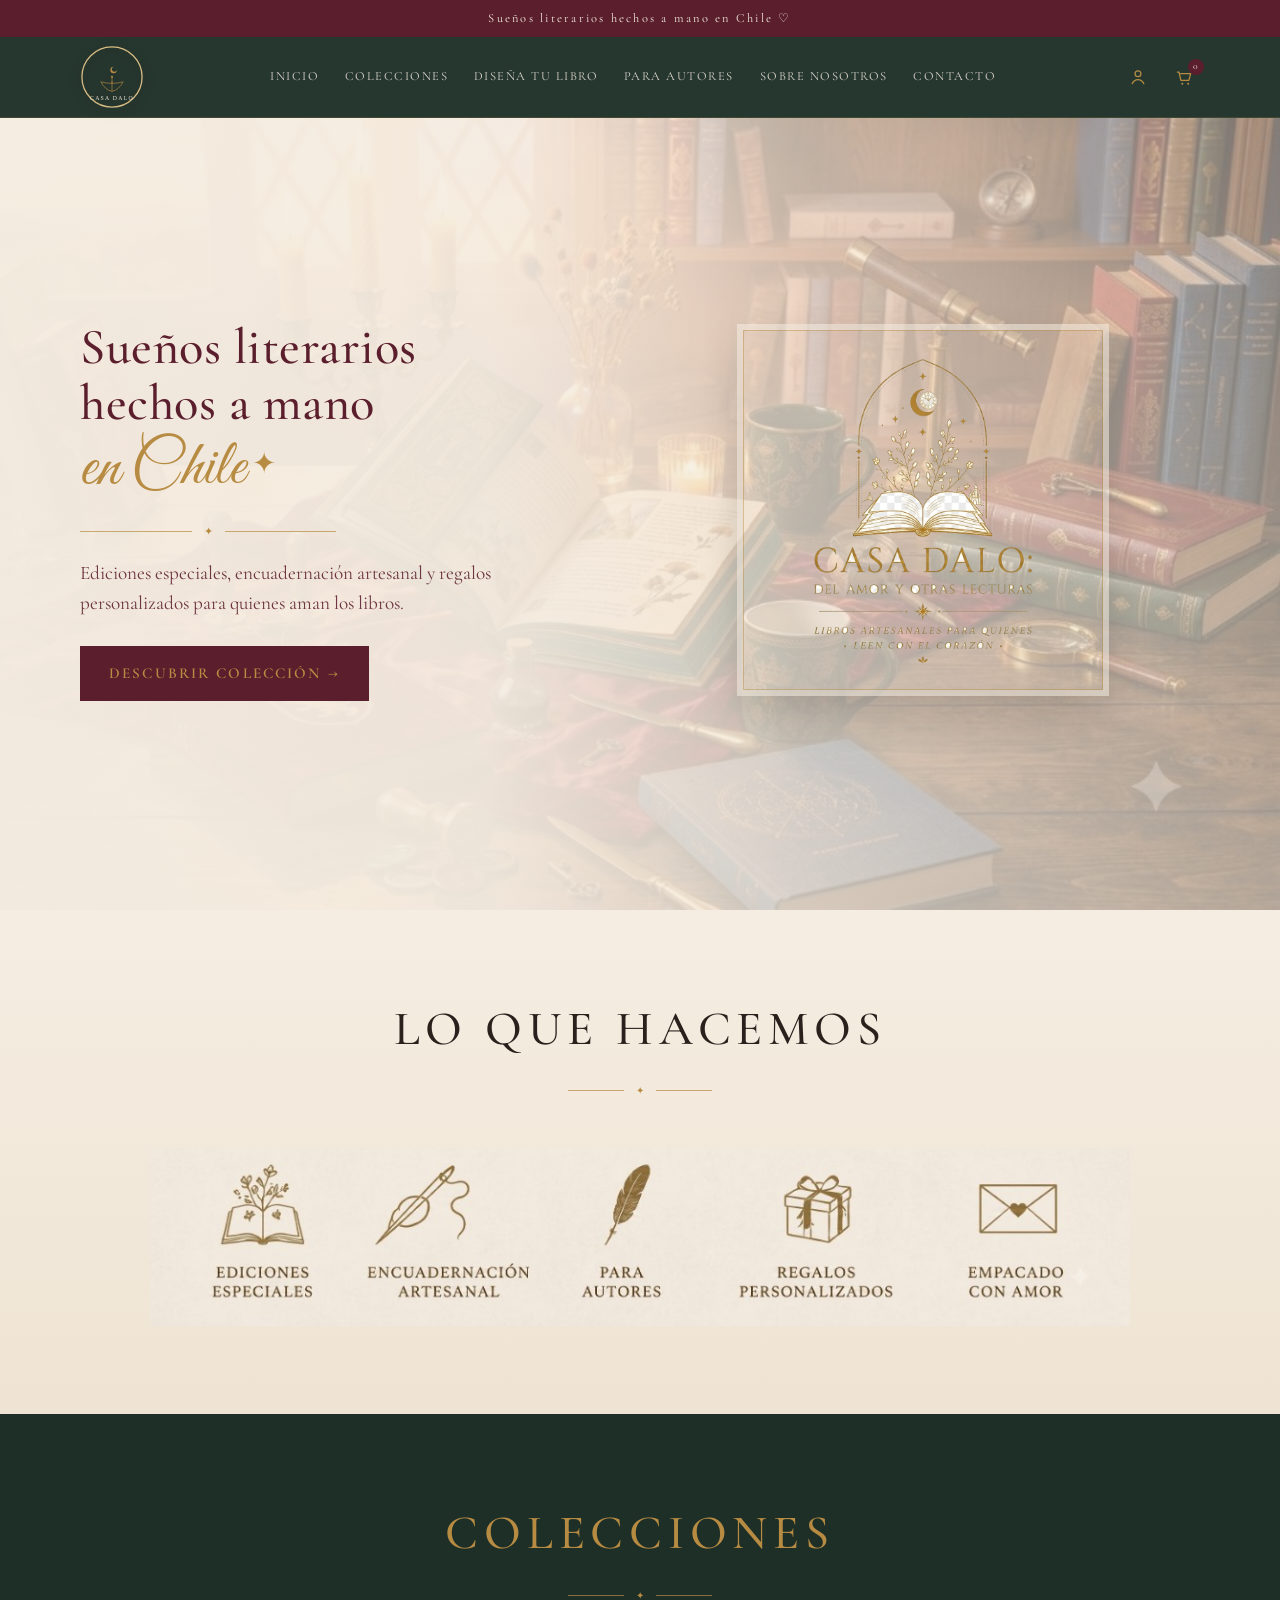
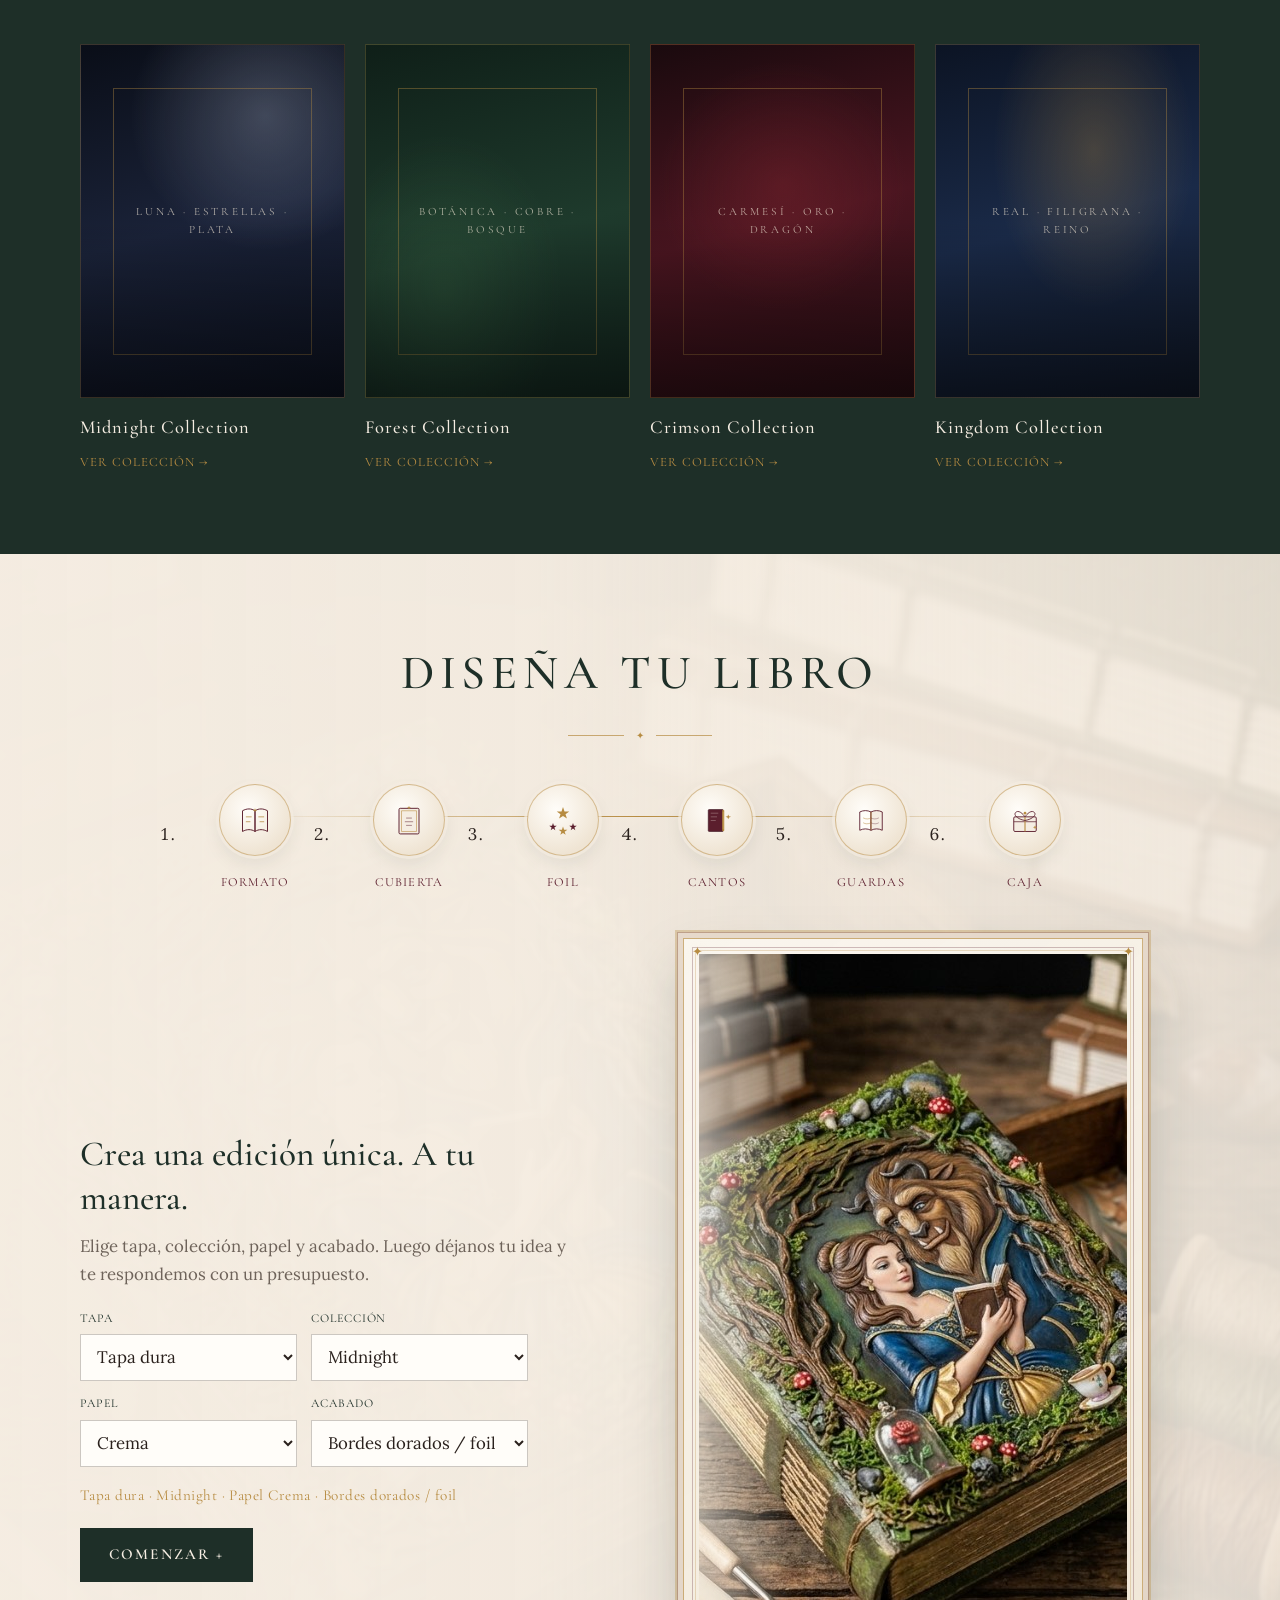
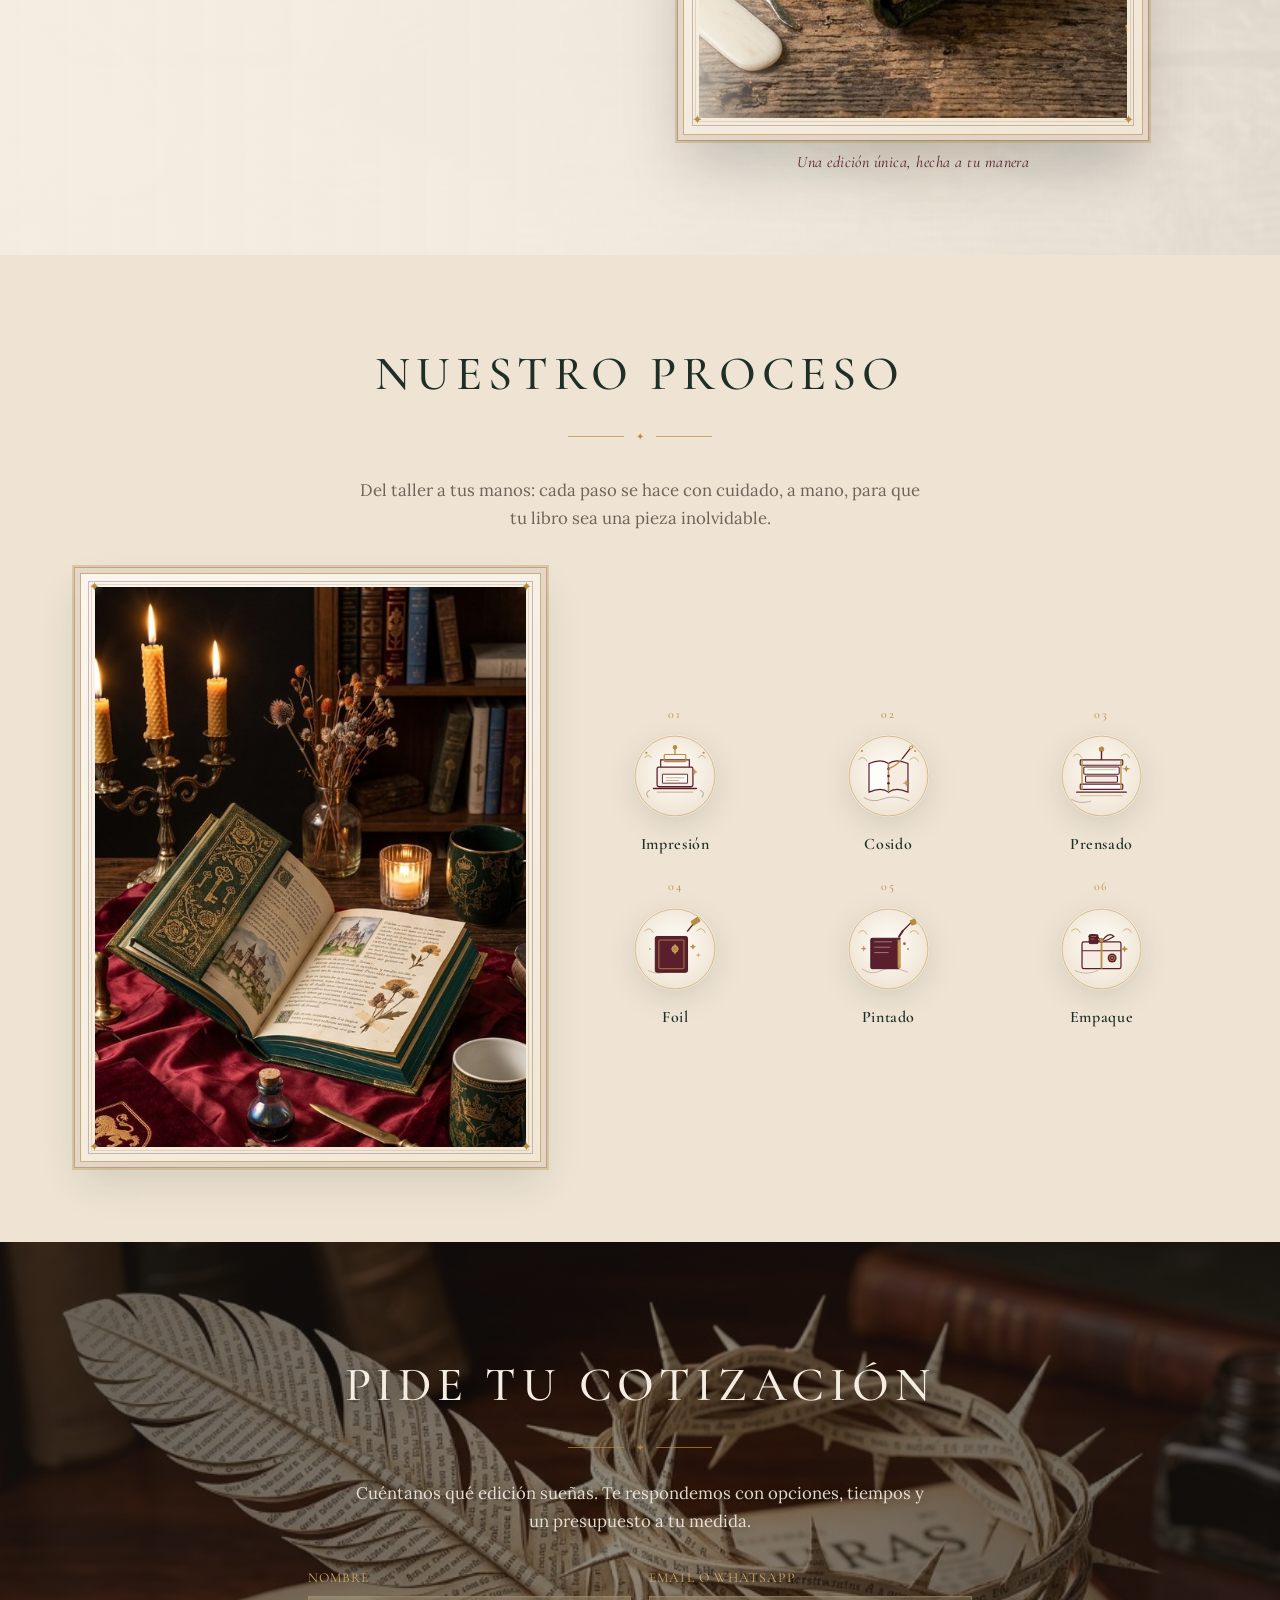
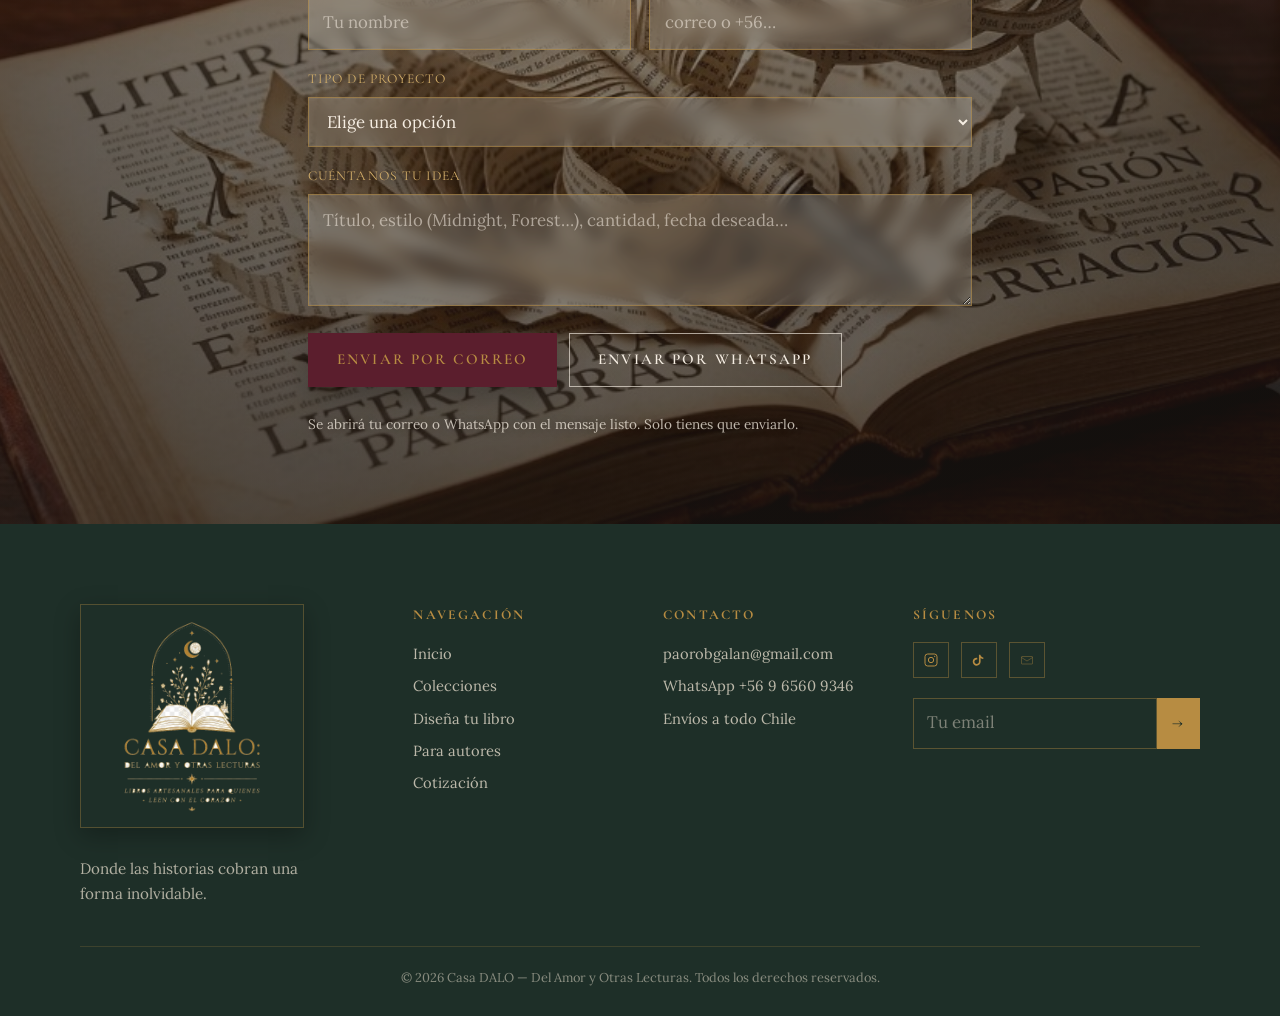
==== commit c43a4a39: "logo" ====
--- a/index.html
+++ b/index.html
@@ -74,10 +74,10 @@
         <div class="hero-brand">
           <img
             class="logo-oficial logo-oficial--hero"
-            src="assets/icons/logo-casa-dalo.svg"
+            src="assets/images/logo-casa-dalo-negro.png"
             alt="Casa DALO — Del Amor y Otras Lecturas. Libros artesanales para quienes leen con el corazón"
-            width="420"
-            height="460"
+            width="1024"
+            height="1024"
           />
         </div>
       </div>
@@ -379,7 +379,7 @@
       <div class="footer-grid">
         <div class="footer-brand">
           <a class="logo logo--footer" href="#inicio">
-            <img class="logo-oficial logo-oficial--footer" src="assets/icons/logo-casa-dalo.svg" alt="Casa DALO — Del Amor y Otras Lecturas" width="420" height="460" />
+            <img class="logo-oficial logo-oficial--footer" src="assets/images/logo-casa-dalo-negro.png" alt="Casa DALO — Del Amor y Otras Lecturas. Libros artesanales para quienes leen con el corazón" width="1024" height="1024" />
           </a>
           <p>Donde las historias cobran una forma inolvidable.</p>
         </div>
--- a/css/styles.css
+++ b/css/styles.css
@@ -246,19 +246,19 @@
 }
 
 .logo-oficial--hero {
-  width: min(380px, 100%);
+  width: min(360px, 100%);
   margin: 0 auto;
-  filter: drop-shadow(0 18px 35px rgba(42, 33, 29, 0.18));
+  border: 1px solid rgba(183, 140, 66, 0.45);
+  box-shadow:
+    0 0 0 6px rgba(245, 237, 226, 0.55),
+    0 18px 40px rgba(42, 33, 29, 0.22);
 }
 
 .logo-oficial--footer {
-  width: 11rem;
+  width: min(14rem, 100%);
   margin-bottom: 0.75rem;
-  padding: 0.55rem 0.45rem 0.35rem;
-  background: linear-gradient(160deg, rgba(255, 253, 249, 0.96), rgba(239, 228, 211, 0.92));
-  border: 1px solid rgba(183, 140, 66, 0.4);
-  border-radius: 2px;
-  filter: drop-shadow(0 4px 12px rgba(0, 0, 0, 0.2));
+  border: 1px solid rgba(183, 140, 66, 0.35);
+  box-shadow: 0 8px 24px rgba(0, 0, 0, 0.28);
 }
 
 .nav-toggle {
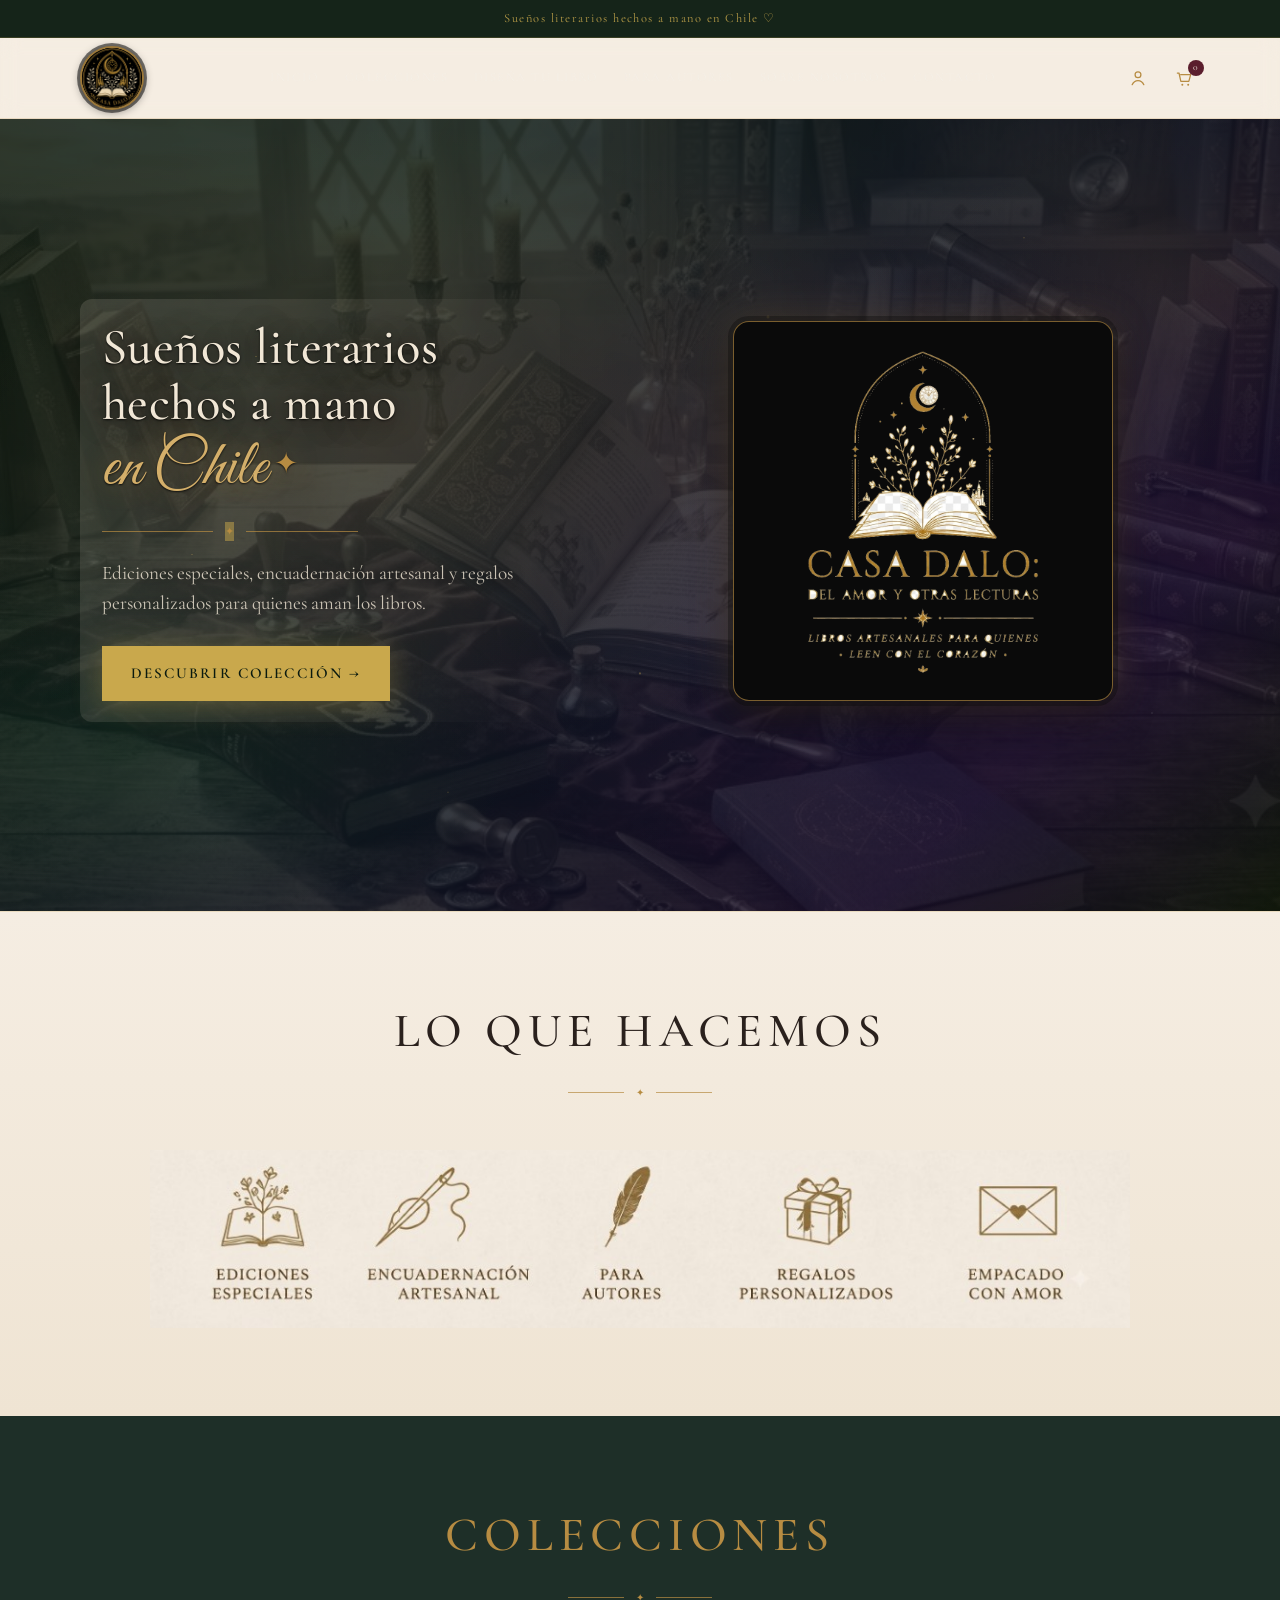
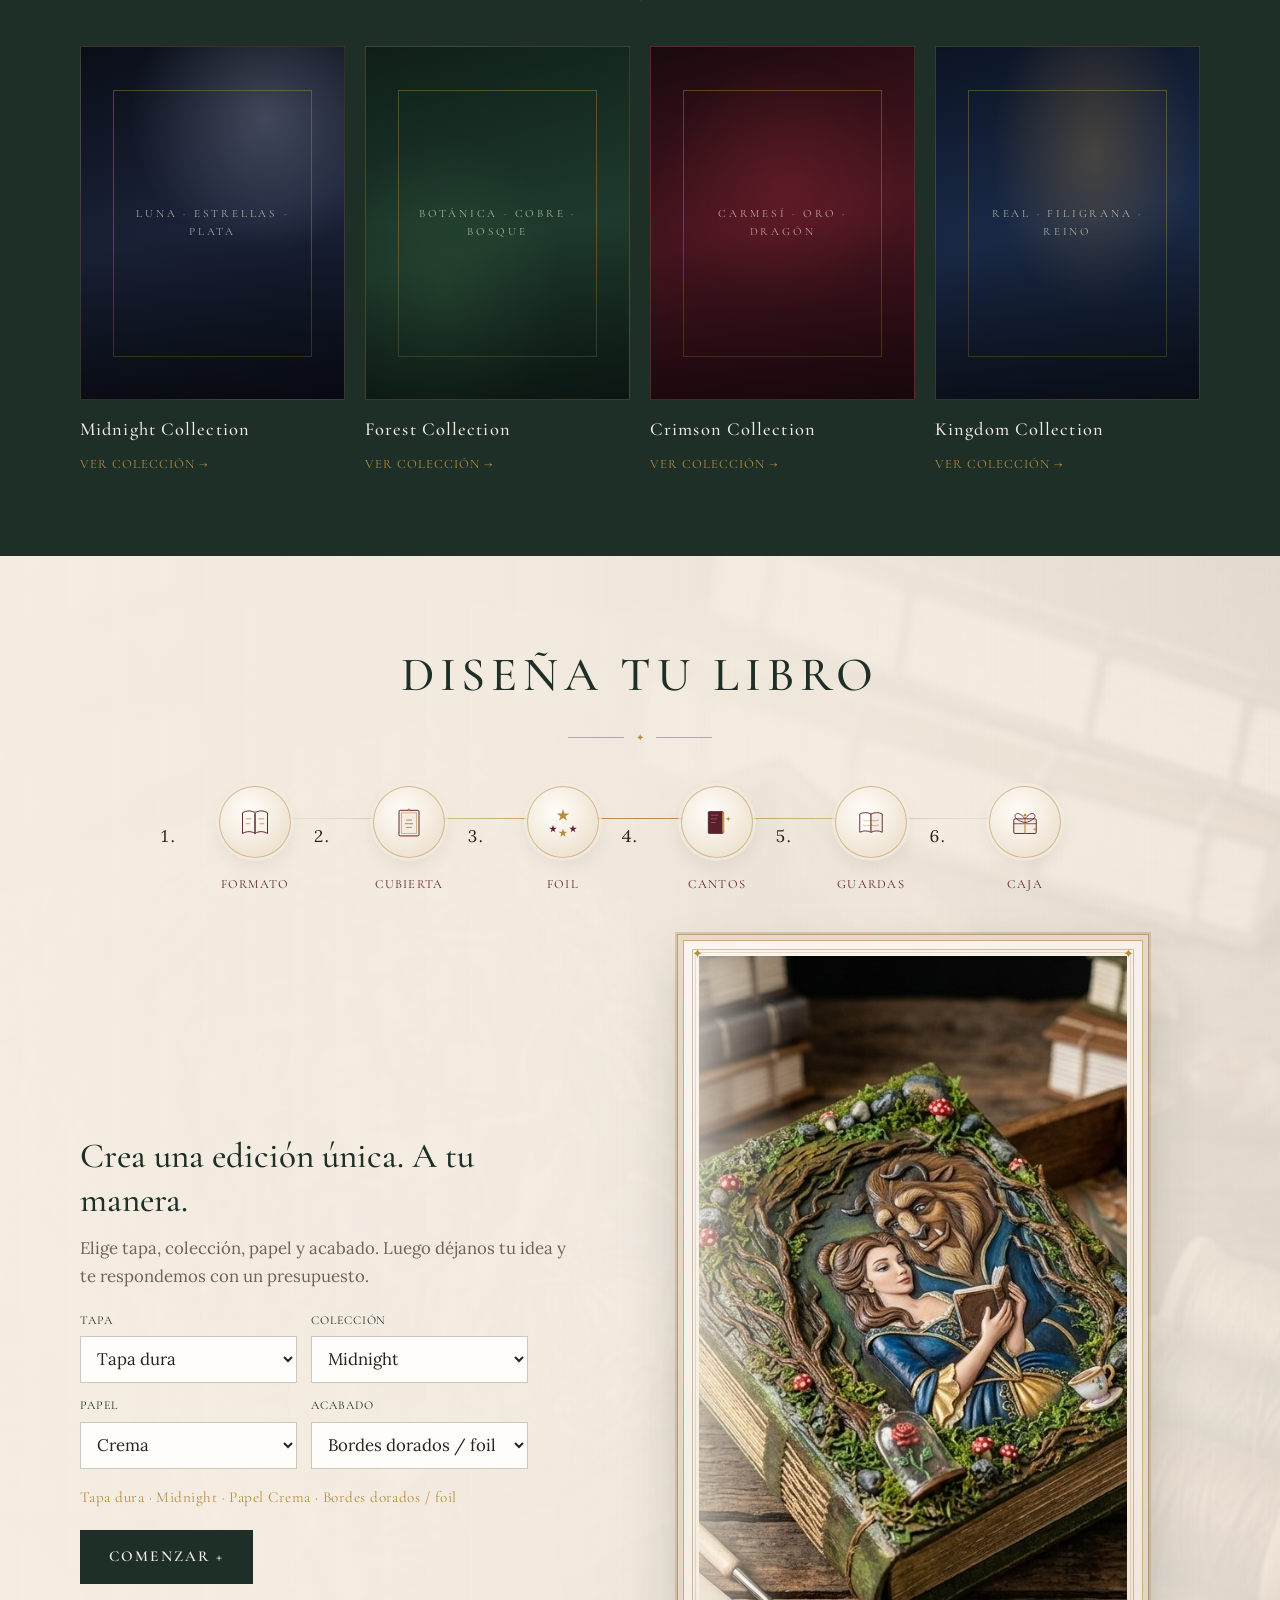
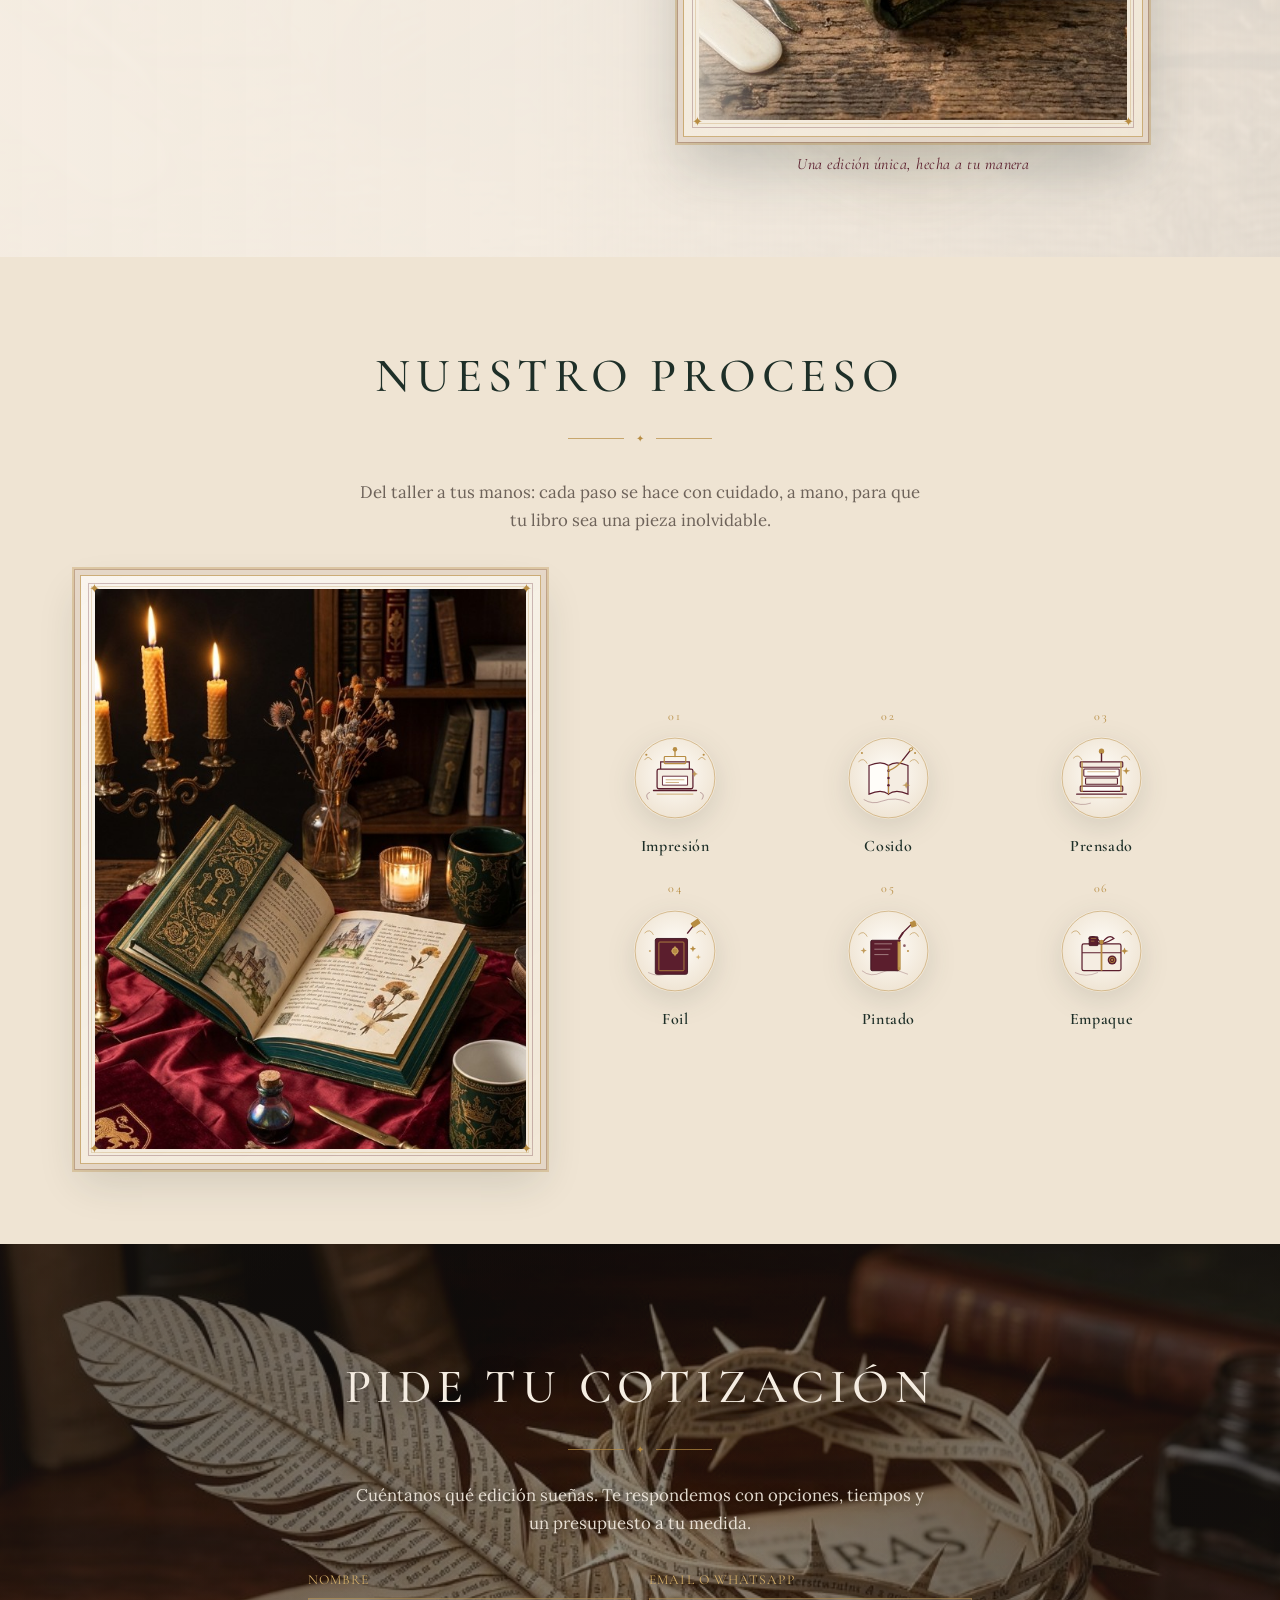
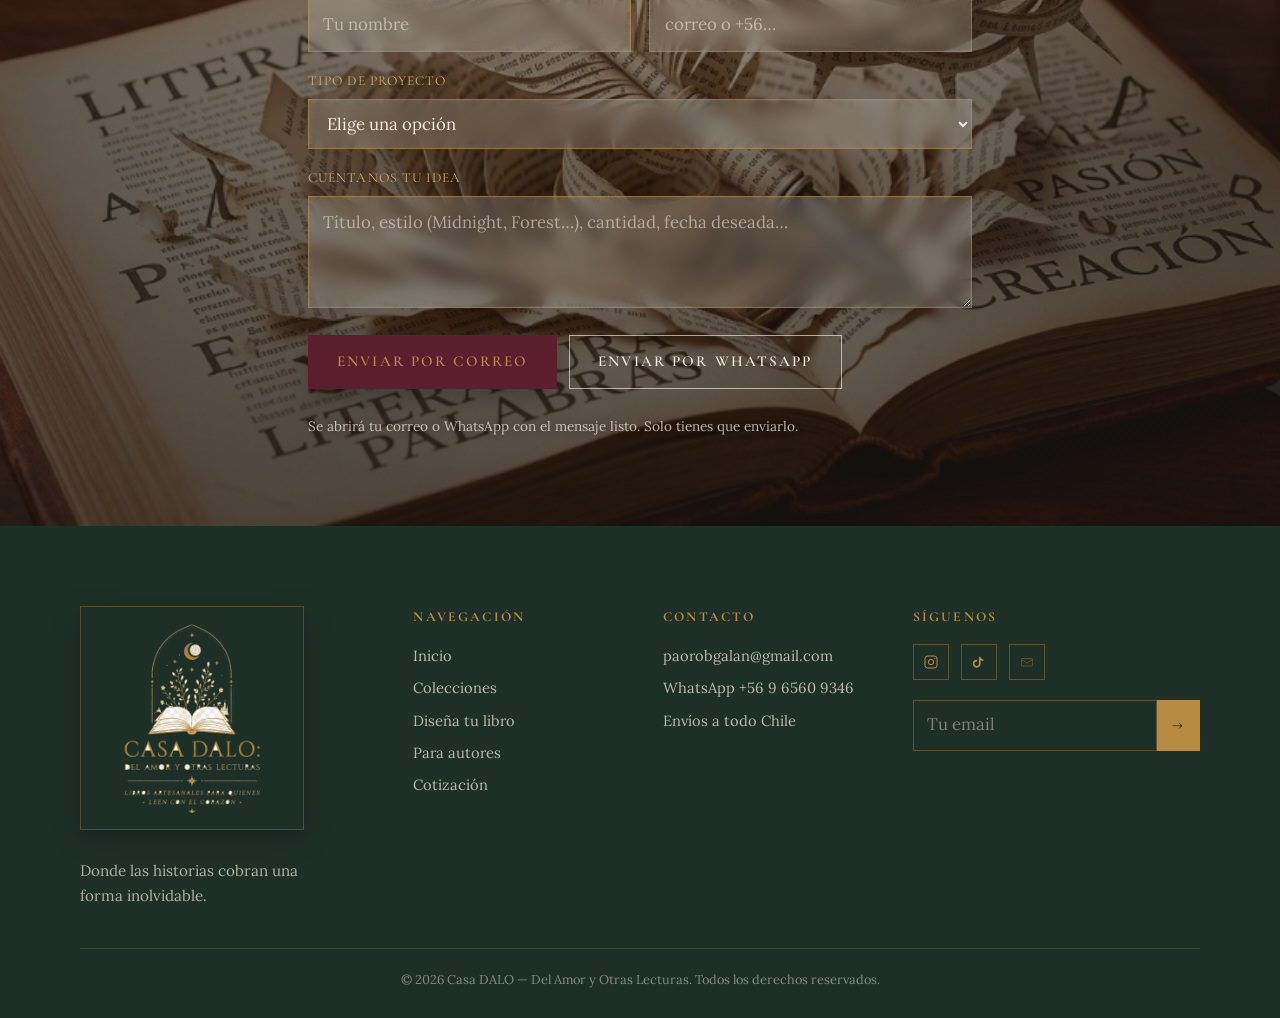
==== commit 5fdc19f4: "Actualiza branding: sello redondo nuevo, logo negro en hero y textos legibles. Reemplaza el sello an" ====
--- a/index.html
+++ b/index.html
@@ -9,7 +9,7 @@
   <meta property="og:title" content="Casa DALO — Del Amor y Otras Lecturas" />
   <meta property="og:description" content="Sueños literarios hechos a mano en Chile." />
   <meta property="og:type" content="website" />
-  <link rel="icon" href="assets/icons/logo-casa-dalo-sello-claro.svg" type="image/svg+xml" />
+  <link rel="icon" href="assets/images/logo-casa-dalo-sello-nuevo.png" type="image/png" />
   <link rel="stylesheet" href="css/styles.css" />
 </head>
 <body>
@@ -18,7 +18,7 @@
   <header class="site-header">
     <div class="container header-inner">
       <a class="logo" href="#inicio" aria-label="Casa DALO — inicio">
-        <img class="logo-oficial logo-oficial--nav" src="assets/icons/logo-casa-dalo-sello-claro.svg" alt="Casa DALO" width="64" height="64" />
+        <img class="logo-oficial logo-oficial--nav logo-sello" src="assets/images/logo-casa-dalo-sello-nuevo.png" alt="Casa DALO" width="64" height="64" />
       </a>
 
       <button class="nav-toggle" type="button" aria-expanded="false" aria-controls="main-nav" aria-label="Abrir menú">
--- a/css/styles.css
+++ b/css/styles.css
@@ -237,21 +237,30 @@
   background: transparent;
 }
 
-.logo-oficial--nav {
+.logo-oficial--nav,
+.logo-sello {
   width: 4rem;
   height: 4rem;
   aspect-ratio: 1;
-  object-fit: contain;
-  filter: drop-shadow(0 2px 6px rgba(0, 0, 0, 0.35));
+  object-fit: cover;
+  border-radius: 50%;
+  border: 2px solid rgba(183, 140, 66, 0.85);
+  box-shadow:
+    0 0 0 3px rgba(10, 10, 10, 0.55),
+    0 2px 10px rgba(0, 0, 0, 0.45);
+  background: #0a0a0a;
 }
 
 .logo-oficial--hero {
-  width: min(360px, 100%);
+  width: min(380px, 100%);
   margin: 0 auto;
-  border: 1px solid rgba(183, 140, 66, 0.45);
+  border-radius: 1rem;
+  border: 1px solid rgba(183, 140, 66, 0.65);
   box-shadow:
-    0 0 0 6px rgba(245, 237, 226, 0.55),
-    0 18px 40px rgba(42, 33, 29, 0.22);
+    0 0 0 5px rgba(10, 10, 10, 0.35),
+    0 0 40px rgba(183, 140, 66, 0.22),
+    0 18px 40px rgba(0, 0, 0, 0.45);
+  background: #0a0a0a;
 }
 
 .logo-oficial--footer {
@@ -1552,3 +1561,261 @@
     transform: none;
   }
 }
+
+
+/* =============================================
+   HERO FANTASY — OVERRIDE ATMOSFERA
+   Verde bosque profundo + dorado + morado magico
+============================================= */
+
+.hero {
+  background:
+    linear-gradient(
+      135deg,
+      #0a1a0f 0%,
+      #0d1f1a 25%,
+      #111828 55%,
+      #1a0e2e 80%,
+      #0f1a0a 100%
+    );
+  isolation: isolate;
+  position: relative;
+  overflow: hidden;
+}
+
+/* Reemplaza el overlay crema por uno oscuro con particulas doradas */
+.hero::before {
+  content: "";
+  position: absolute;
+  inset: 0;
+  z-index: 0;
+  background:
+    radial-gradient(ellipse 80% 60% at 30% 40%, rgba(183,120,66,0.18) 0%, transparent 65%),
+    radial-gradient(ellipse 60% 80% at 75% 60%, rgba(74,40,120,0.22) 0%, transparent 65%),
+    radial-gradient(ellipse 50% 40% at 10% 80%, rgba(30,80,50,0.35) 0%, transparent 60%),
+    radial-gradient(ellipse 40% 50% at 90% 20%, rgba(201,168,76,0.12) 0%, transparent 55%);
+  pointer-events: none;
+}
+
+/* Textura de pergamino animada con puntos de luz */
+.hero::after {
+  content: "";
+  position: absolute;
+  inset: 0;
+  z-index: 0;
+  background-image:
+    radial-gradient(1px 1px at 20% 30%, rgba(201,168,76,0.6) 0%, transparent 100%),
+    radial-gradient(1px 1px at 80% 15%, rgba(201,168,76,0.4) 0%, transparent 100%),
+    radial-gradient(1.5px 1.5px at 50% 70%, rgba(201,168,76,0.5) 0%, transparent 100%),
+    radial-gradient(1px 1px at 70% 45%, rgba(255,255,255,0.3) 0%, transparent 100%),
+    radial-gradient(1px 1px at 35% 85%, rgba(201,168,76,0.35) 0%, transparent 100%),
+    radial-gradient(1px 1px at 90% 75%, rgba(255,255,255,0.2) 0%, transparent 100%),
+    radial-gradient(1px 1px at 15% 55%, rgba(201,168,76,0.45) 0%, transparent 100%),
+    radial-gradient(2px 2px at 60% 25%, rgba(201,168,76,0.3) 0%, transparent 100%);
+  animation: starsFloat 8s ease-in-out infinite alternate;
+  pointer-events: none;
+}
+
+@keyframes starsFloat {
+  0%   { opacity: 0.5; transform: translateY(0px); }
+  100% { opacity: 1;   transform: translateY(-8px); }
+}
+
+/* La imagen hero existente pasa a ser un elemento de profundidad */
+.hero-image-wrapper,
+.hero__image,
+.hero-image {
+  opacity: 0.18;
+  mix-blend-mode: luminosity;
+  filter: saturate(0.4) brightness(0.6);
+}
+
+/* Textos del hero: sobre fondo oscuro quedan luminosos */
+.hero-copy,
+.hero__content,
+.hero-content {
+  position: relative;
+  z-index: 2;
+}
+
+.hero-copy .hero-title,
+.hero-copy h1,
+.hero__title,
+.hero-title {
+  color: #f5f0e8;
+  text-shadow:
+    0 0 60px rgba(201,168,76,0.25),
+    0 2px 40px rgba(0,0,0,0.8);
+}
+
+.hero-copy .hero-title em,
+.hero__title em,
+.hero-title em {
+  color: #c9a84c;
+  font-style: italic;
+}
+
+.hero-copy .hero-subtitle,
+.hero-copy p,
+.hero__subtitle,
+.hero-subtitle {
+  color: rgba(245,240,232,0.8);
+  text-shadow: 0 1px 20px rgba(0,0,0,0.9);
+}
+
+.hero-brand svg,
+.hero-brand img,
+.hero-logo {
+  filter: none;
+}
+
+/* Boton dorado sobre fondo oscuro */
+.hero .btn-primary,
+.hero .cta-btn,
+.hero [class*="btn"] {
+  background: #c9a84c;
+  color: #0a1a0f;
+  border-color: #c9a84c;
+  font-weight: 600;
+  box-shadow: 0 4px 30px rgba(201,168,76,0.3);
+}
+
+.hero .btn-primary:hover,
+.hero .cta-btn:hover,
+.hero [class*="btn"]:hover {
+  background: #e8c96a;
+  box-shadow: 0 6px 40px rgba(201,168,76,0.5);
+  transform: translateY(-2px);
+}
+
+/* Borde luminoso debajo del hero */
+.hero + * {
+  border-top: 1px solid rgba(201,168,76,0.15);
+}
+
+/* Separador dorado elegante en el hero */
+.hero-divider,
+.hero .divider {
+  border-color: rgba(201,168,76,0.4);
+}
+
+/* Topbar sobre el hero: transparente con acento dorado */
+.topbar {
+  background: rgba(10,26,15,0.95);
+  color: rgba(201,168,76,0.9);
+  border-bottom: 1px solid rgba(201,168,76,0.2);
+  letter-spacing: 0.12em;
+}
+
+/* Header sobre hero oscuro */
+.site-header {
+  background: transparent;
+}
+.site-header.scrolled,
+.site-header.sticky {
+  background: rgba(10,26,15,0.96);
+  backdrop-filter: blur(16px);
+  box-shadow: 0 2px 30px rgba(0,0,0,0.5);
+  border-bottom: 1px solid rgba(201,168,76,0.15);
+}
+
+
+/* === HERO MEDIA: oscurecer la imagen de fondo === */
+.hero-media {
+  position: absolute !important;
+  inset: 0;
+  z-index: 0;
+  overflow: hidden;
+}
+.hero-media img {
+  width: 100%;
+  height: 100%;
+  object-fit: cover;
+  object-position: center;
+  opacity: 0.28 !important;
+  mix-blend-mode: luminosity;
+  filter: saturate(0.35) brightness(0.55) sepia(0.2);
+  transform: scale(1.05);
+}
+
+/* === HERO GRID: contenido sobre el fondo oscuro === */
+.hero-grid {
+  position: relative;
+  z-index: 2;
+}
+.hero-copy {
+  position: relative;
+  z-index: 2;
+}
+
+/* === TEXTOS DEL HERO: crema legible sobre foto oscura === */
+.hero-copy {
+  padding: 1.25rem 1.35rem 1.35rem;
+  border-radius: 0.75rem;
+  background: linear-gradient(
+    105deg,
+    rgba(241, 231, 214, 0.14) 0%,
+    rgba(241, 231, 214, 0.06) 55%,
+    transparent 100%
+  );
+}
+.hero-title {
+  color: #f1e7d6 !important;
+  text-shadow:
+    0 1px 2px rgba(0, 0, 0, 0.85),
+    0 2px 24px rgba(0, 0, 0, 0.75),
+    0 0 40px rgba(91, 30, 45, 0.25) !important;
+}
+.hero-title-main {
+  color: #f1e7d6 !important;
+}
+.hero-title-script {
+  color: #d4af6a !important;
+  text-shadow:
+    0 1px 2px rgba(0, 0, 0, 0.8),
+    0 0 28px rgba(183, 140, 66, 0.35) !important;
+}
+.hero-sub,
+.hero-subtitle {
+  color: rgba(241, 231, 214, 0.92) !important;
+  text-shadow: 0 1px 16px rgba(0, 0, 0, 0.9) !important;
+}
+
+/* === DIVIDER DEL HERO: dorado === */
+.hero-divider span {
+  background: rgba(201,168,76,0.5) !important;
+}
+.hero-divider i {
+  color: #c9a84c !important;
+}
+
+/* === BOTON CTA DEL HERO: dorado luminoso === */
+.hero .btn,
+.hero .btn-primary,
+.hero a[class*="btn"] {
+  background: #c9a84c !important;
+  color: #0a1a0f !important;
+  border-color: #c9a84c !important;
+  box-shadow: 0 4px 30px rgba(201,168,76,0.35) !important;
+  font-weight: 600;
+}
+.hero .btn:hover,
+.hero .btn-primary:hover {
+  background: #e8c96a !important;
+  box-shadow: 0 6px 40px rgba(201,168,76,0.55) !important;
+  transform: translateY(-2px);
+}
+
+/* === LOGO / SELLO NAV: nuevo branding negro+oro === */
+.logo-oficial--nav,
+.logo-sello {
+  filter: none;
+}
+
+/* === NAV LINKS: claros sobre header transparente === */
+.site-header:not(.scrolled) .nav a {
+  color: rgba(245,240,232,0.85);
+}
+.site-header:not(.scrolled) .nav a:hover {
+  color: #c9a84c;
+}
